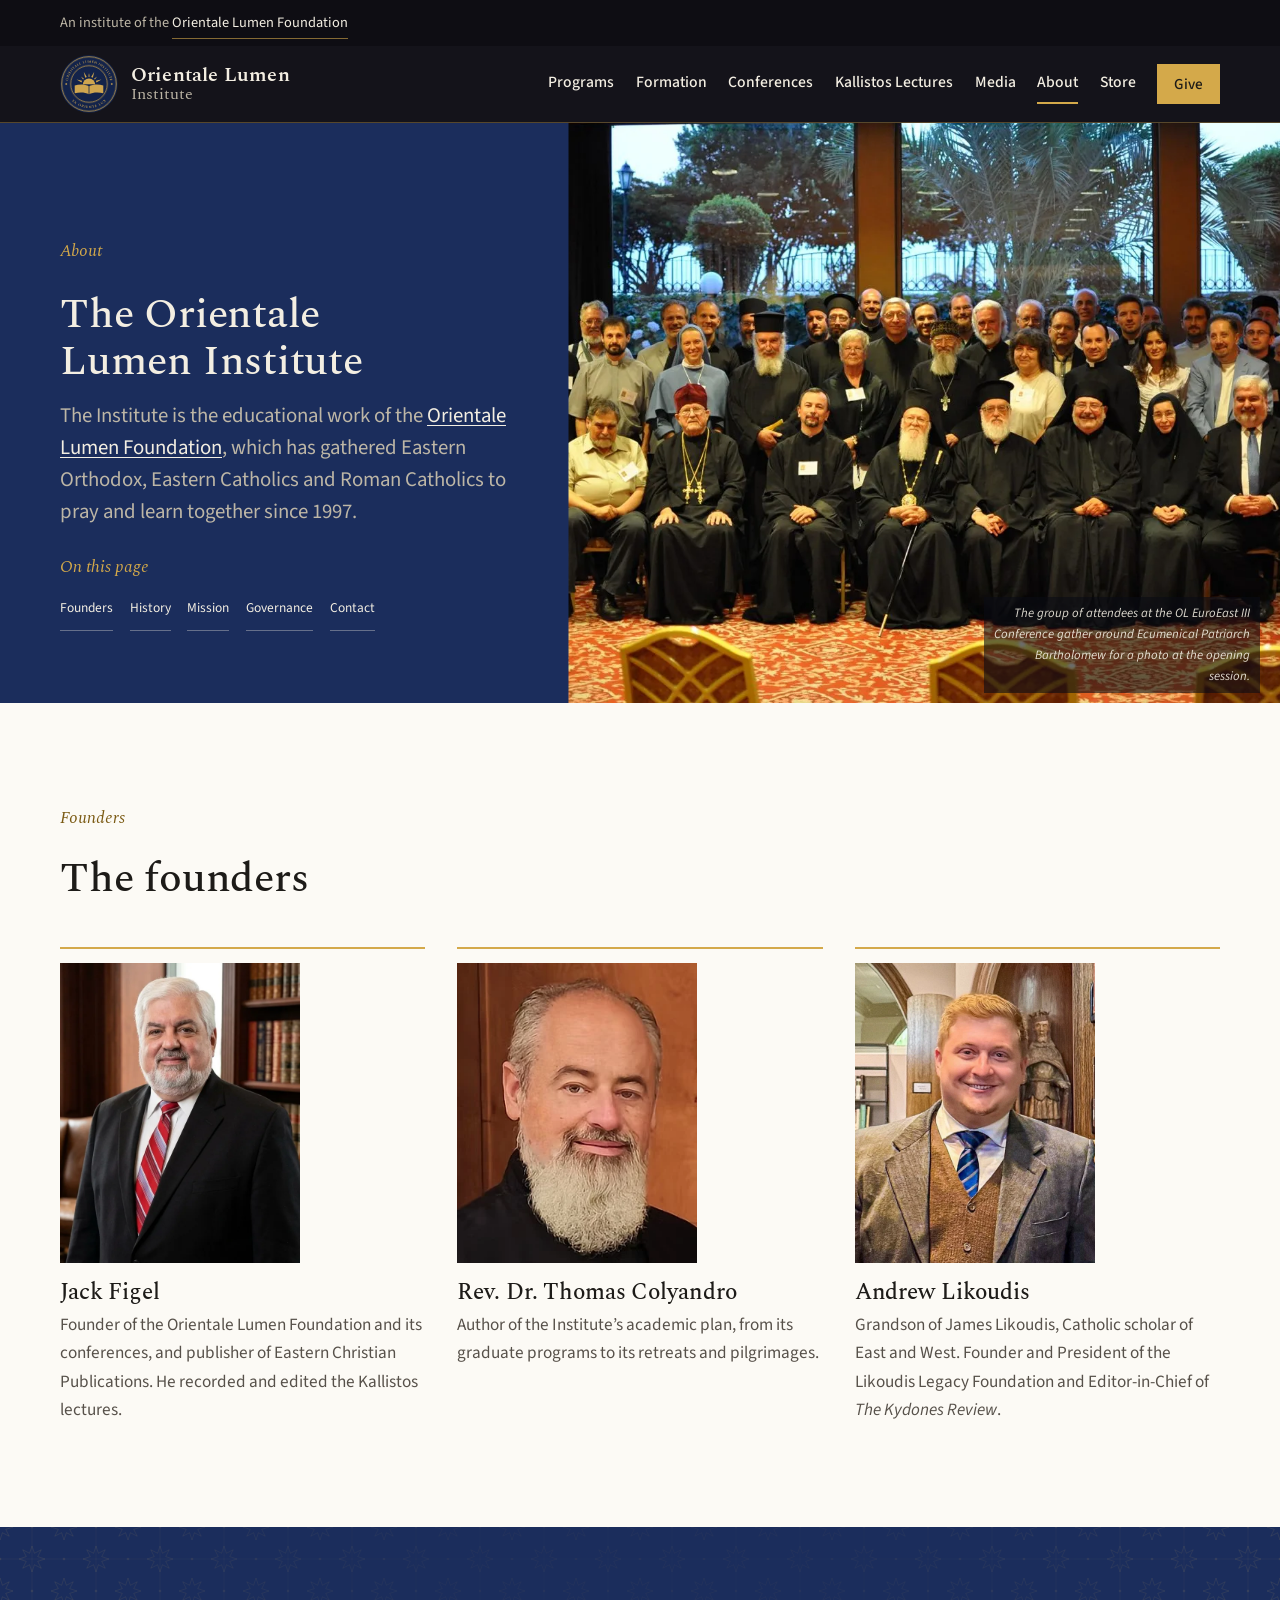
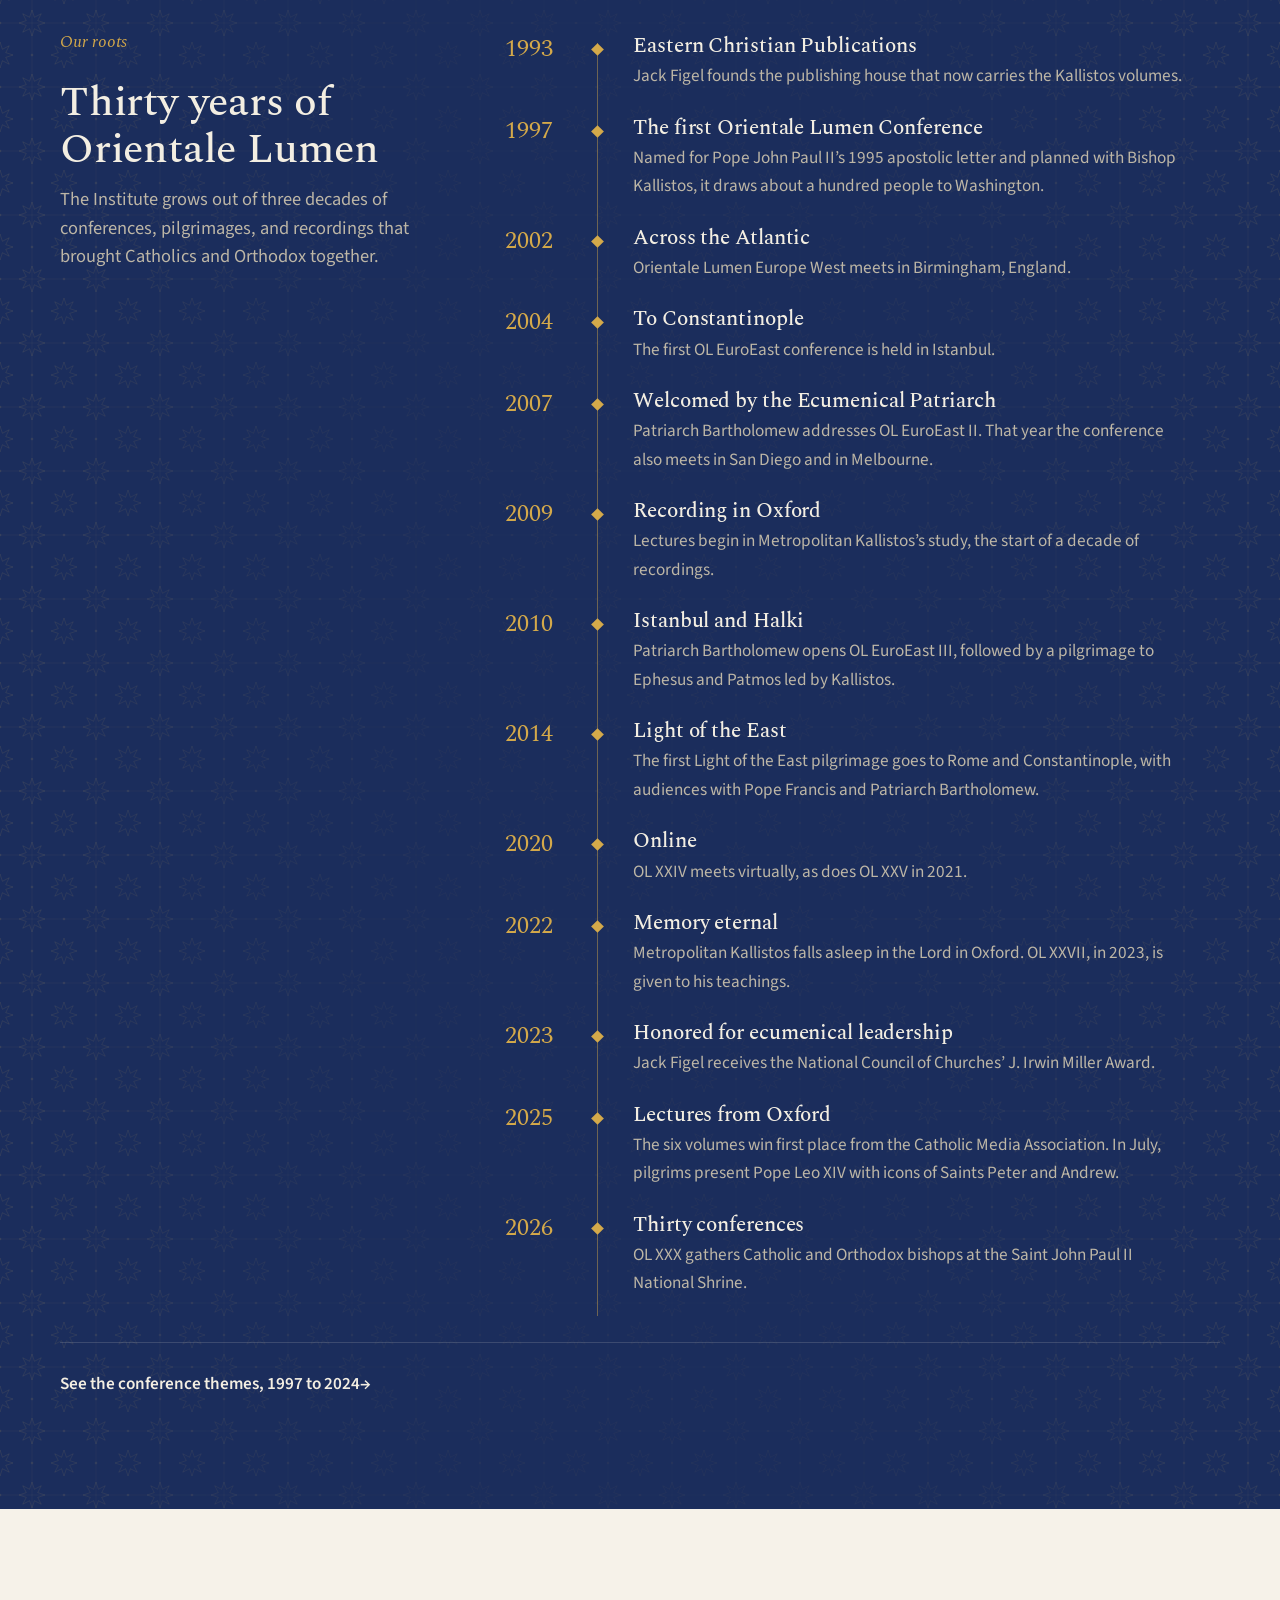
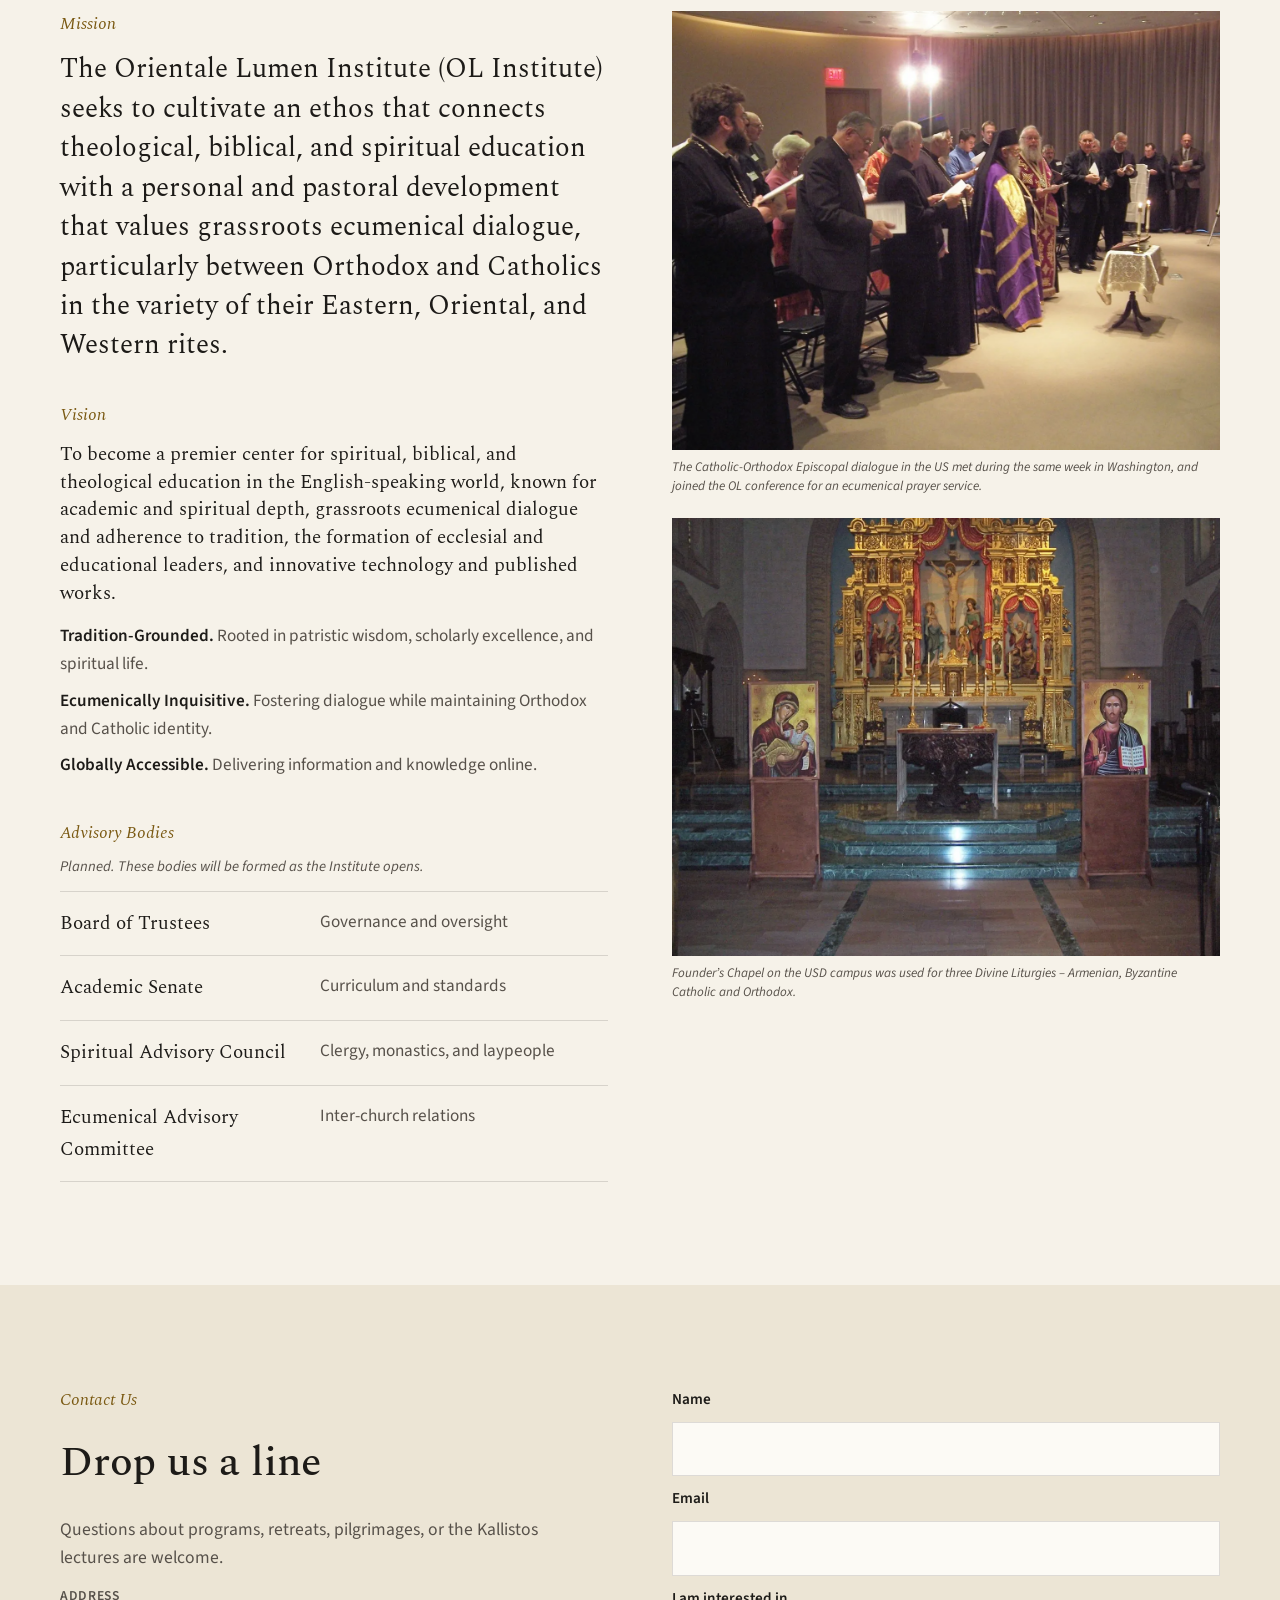
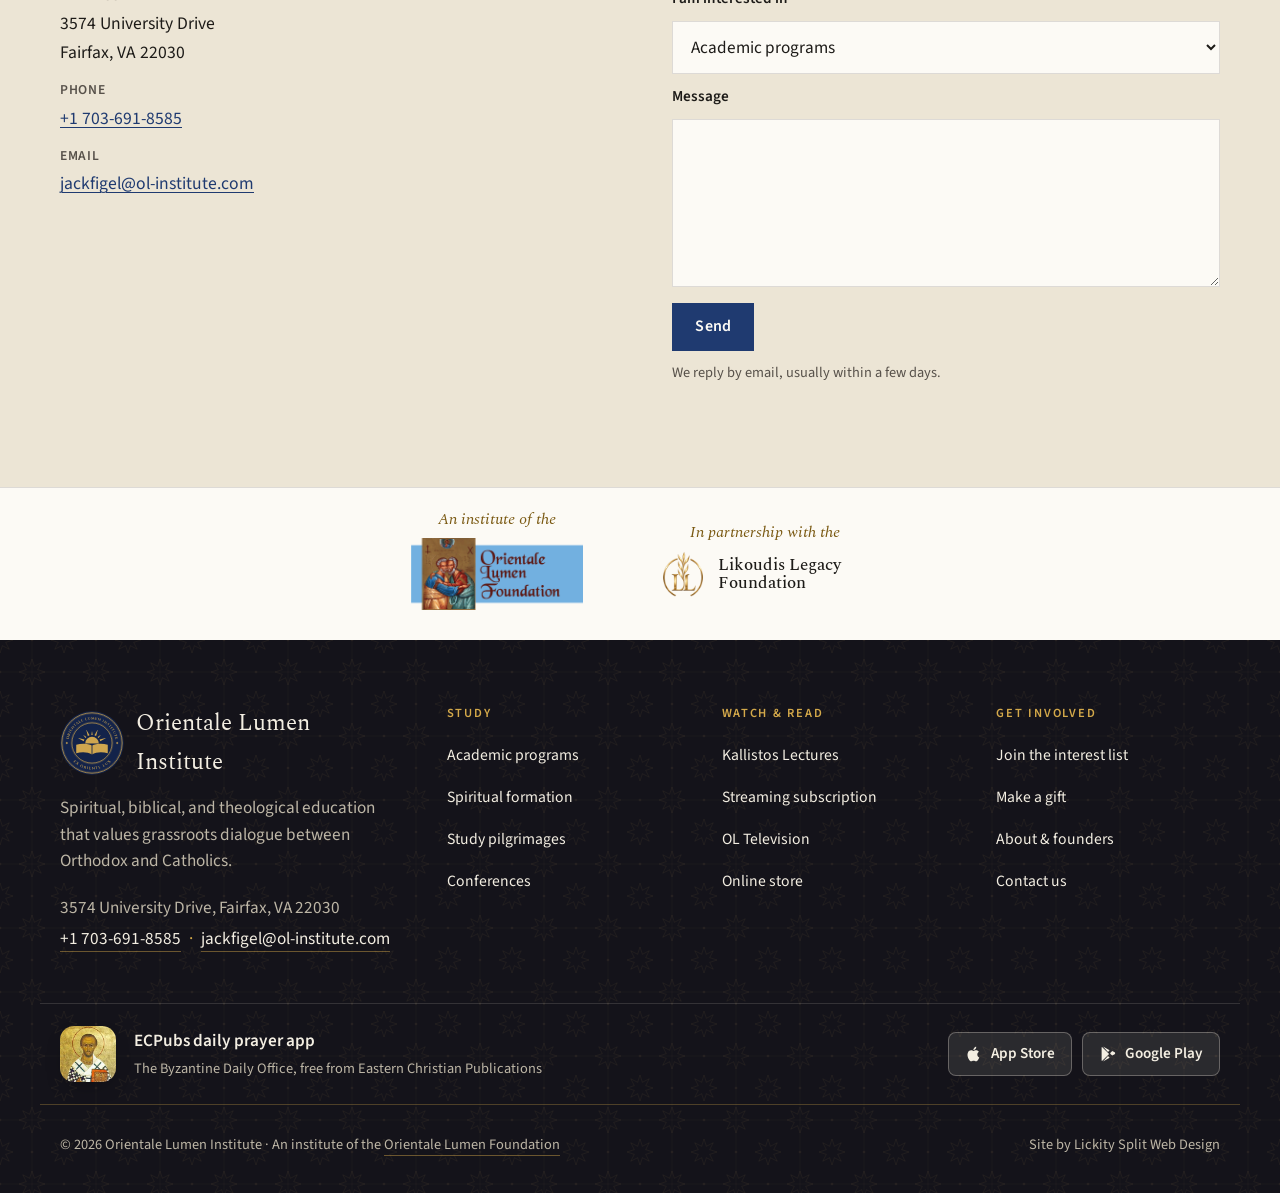
==== about.html @ 3586bf62 "Curriculum: every agreed statement, North American consultation texts, Eastern Christian Publication" ====
<!doctype html>
<html lang="en">
<head>
<meta charset="utf-8">
<meta name="viewport" content="width=device-width, initial-scale=1, viewport-fit=cover">
<title>About · Orientale Lumen Institute</title>
<meta name="claude:viewport-fit-sides" content="cover">
<meta name="description" content="About the Orientale Lumen Institute, its advisory bodies, and how to contact it.">
<meta name="robots" content="noindex, nofollow">
<link rel="canonical" href="https://ol-institute.com/about.html">
<meta property="og:type" content="website"><meta property="og:site_name" content="Orientale Lumen Institute">
<meta property="og:title" content="About · Orientale Lumen Institute"><meta property="og:description" content="About the Orientale Lumen Institute, its advisory bodies, and how to contact it.">
<meta property="og:url" content="https://ol-institute.com/about.html"><meta property="og:image" content="https://ol-institute.com/img/40-olee3-openinggroup.jpg">
<meta name="twitter:card" content="summary_large_image">
<link rel="icon" href="img/brand/favicon.svg?v=6" type="image/svg+xml"><link rel="icon" href="img/brand/favicon.ico" sizes="any">
<link rel="apple-touch-icon" href="img/brand/apple-touch-icon.png"><link rel="manifest" href="site.webmanifest">
<meta name="theme-color" content="#14131a">
<link rel="preconnect" href="https://fonts.googleapis.com"><link rel="preconnect" href="https://fonts.gstatic.com" crossorigin>
<link rel="stylesheet" href="https://fonts.googleapis.com/css2?family=Mrs+Saint+Delafield&family=Spectral:ital,wght@0,400;0,500;0,600;1,400;1,500&family=Source+Sans+3:wght@400;500;600&display=swap">
<link rel="stylesheet" href="styles.css?v=1023m">

</head>
<body>
<a class="skip" href="#main">Skip to content</a>
<div class="parent-bar"><div class="wrap">
  <span>An institute of the <a href="https://olfoundation.net/" target="_blank" rel="noopener">Orientale Lumen Foundation</a></span>
</div></div>
<header class="site-head"><div class="wrap bar">
  <a class="brand" href="index.html"><img src="img/brand/mark.svg?v=6" alt="" width="44" height="44"><span><b>Orientale Lumen</b>Institute</span></a>
  <button class="menu-btn" id="menu-btn" aria-expanded="false" aria-controls="site-nav"><i aria-hidden="true"></i>Menu</button>
  <nav class="nav" id="site-nav" aria-label="Main"><a href="programs.html">Programs</a><a href="formation.html">Formation</a><a href="gatherings.html">Conferences</a><a href="lectures-from-oxford.html">Kallistos Lectures</a><a href="media.html">Media</a><a href="about.html" aria-current="page">About</a><a href="https://ol-institute.com/online-store" target="_blank" rel="noopener">Store</a><a class="btn gold small" href="give.html">Give</a></nav>
</div></header>
<main id="main">
<section class="page-head about-head"><picture><source srcset="img/40-olee3-openinggroup.webp" type="image/webp"><img src="img/40-olee3-openinggroup.jpg" alt="Conference participants gathered around Ecumenical Patriarch Bartholomew" loading="eager" decoding="async"></picture>
<div class="wrap"><p class="kicker">About</p><h1>The Orientale Lumen Institute</h1><p class="lede">The Institute is the educational work of the <a href="https://olfoundation.net/" target="_blank" rel="noopener">Orientale Lumen Foundation</a>, which has gathered Eastern Orthodox, Eastern Catholics and Roman Catholics to pray and learn together since 1997.</p><nav class="jump" aria-label="On this page"><span>On this page</span><a href="#founders">Founders</a><a href="#history">History</a><a href="#mission">Mission</a><a href="#governance">Governance</a><a href="#contact">Contact</a></nav></div>
<p class="credit">The group of attendees at the OL EuroEast III Conference gather around Ecumenical Patriarch Bartholomew for a photo at the opening session.</p></section>
<section class="sec paper" id="founders"><div class="wrap">
  <header class="sec-head"><p class="kicker">Founders</p><h2>The founders</h2></header>
  <ul class="vgrid three founders">
    <li><figure class="f-photo"><picture><source srcset="img/jack-portrait.webp" type="image/webp"><img src="img/jack-portrait.jpg" alt="Jack Figel" loading="lazy" decoding="async" width="640" height="800"></picture></figure><h3>Jack Figel</h3><p>Founder of the Orientale Lumen Foundation and its conferences, and publisher of Eastern Christian Publications. He recorded and edited the Kallistos lectures.</p></li>
    <li><figure class="f-photo"><picture><source srcset="img/founder-colyandro.webp" type="image/webp"><img src="img/founder-colyandro.jpg" alt="Rev. Dr. Thomas Colyandro" loading="lazy" decoding="async" width="640" height="800"></picture></figure><h3>Rev. Dr. Thomas Colyandro</h3><p>Author of the Institute’s academic plan, from its graduate programs to its retreats and pilgrimages.</p></li>
    <li><figure class="f-photo"><picture><source srcset="img/founder-andrew.webp" type="image/webp"><img src="img/founder-andrew.jpg" alt="Andrew Likoudis" loading="lazy" decoding="async" width="640" height="800"></picture></figure><h3>Andrew Likoudis</h3><p>Grandson of James Likoudis, Catholic scholar of East and West. Founder and President of the Likoudis Legacy Foundation and Editor-in-Chief of <cite>The Kydones Review</cite>.</p></li>
  </ul>
</div></section>
<section class="sec night on-night" id="history"><div class="wrap">
  <div class="hist-grid"><header class="sec-head hist-head"><p class="kicker">Our roots</p><h2>Thirty years of Orientale Lumen</h2><p class="lede">The Institute grows out of three decades of conferences, pilgrimages, and recordings that brought Catholics and Orthodox together.</p></header>
  <ol class="timeline"><li><span class="tl-y">1993</span><div><h3>Eastern Christian Publications</h3><p>Jack Figel founds the publishing house that now carries the Kallistos volumes.</p></div></li><li><span class="tl-y">1997</span><div><h3>The first Orientale Lumen Conference</h3><p>Named for Pope John Paul II’s 1995 apostolic letter and planned with Bishop Kallistos, it draws about a hundred people to Washington.</p></div></li><li><span class="tl-y">2002</span><div><h3>Across the Atlantic</h3><p>Orientale Lumen Europe West meets in Birmingham, England.</p></div></li><li><span class="tl-y">2004</span><div><h3>To Constantinople</h3><p>The first OL EuroEast conference is held in Istanbul.</p></div></li><li><span class="tl-y">2007</span><div><h3>Welcomed by the Ecumenical Patriarch</h3><p>Patriarch Bartholomew addresses OL EuroEast II. That year the conference also meets in San Diego and in Melbourne.</p></div></li><li><span class="tl-y">2009</span><div><h3>Recording in Oxford</h3><p>Lectures begin in Metropolitan Kallistos’s study, the start of a decade of recordings.</p></div></li><li><span class="tl-y">2010</span><div><h3>Istanbul and Halki</h3><p>Patriarch Bartholomew opens OL EuroEast III, followed by a pilgrimage to Ephesus and Patmos led by Kallistos.</p></div></li><li><span class="tl-y">2014</span><div><h3>Light of the East</h3><p>The first Light of the East pilgrimage goes to Rome and Constantinople, with audiences with Pope Francis and Patriarch Bartholomew.</p></div></li><li><span class="tl-y">2020</span><div><h3>Online</h3><p>OL XXIV meets virtually, as does OL XXV in 2021.</p></div></li><li><span class="tl-y">2022</span><div><h3>Memory eternal</h3><p>Metropolitan Kallistos falls asleep in the Lord in Oxford. OL XXVII, in 2023, is given to his teachings.</p></div></li><li><span class="tl-y">2023</span><div><h3>Honored for ecumenical leadership</h3><p>Jack Figel receives the National Council of Churches’ J. Irwin Miller Award.</p></div></li><li><span class="tl-y">2025</span><div><h3>Lectures from Oxford</h3><p>The six volumes win first place from the Catholic Media Association. In July, pilgrims present Pope Leo XIV with icons of Saints Peter and Andrew.</p></div></li><li><span class="tl-y">2026</span><div><h3>Thirty conferences</h3><p>OL XXX gathers Catholic and Orthodox bishops at the Saint John Paul II National Shrine.</p></div></li></ol></div>
  <details class="themes"><summary class="textlink">See the conference themes, 1997 to 2024</summary>
  <ol class="theme-list"><li><b>OL I</b><span>1997</span>Orientale Lumen, the Light from the East</li><li><b>OL II</b><span>1998</span>Ut Unum Sint</li><li><b>OL III</b><span>1999</span>Mary the Mother of God and the Church</li><li><b>OL IV</b><span>2000</span>Eucharist: Prayer for Unity</li><li><b>OL V</b><span>2001</span>Primacy and Conciliarity: Finding a Common Vision</li><li><b>OL VI</b><span>2002</span>Eastern Catholic Churches: Window between East and West?</li><li><b>OL VII</b><span>2003</span>Patriarchates: Ancient Model for Future Church Unity?</li><li><b>OL VIII</b><span>2004</span>What’s Our Bottom Line?</li><li><b>OL X</b><span>2006</span>Church Unity before 2054?</li><li><b>OL XI</b><span>2007</span>Icons: Expressions of Our Faith</li><li><b>OL XII</b><span>2008</span>Feast Days of the Eastern Churches</li><li><b>OL XIII</b><span>2009</span>Monastic Spirituality for Everyday Life</li><li><b>OL XIV</b><span>2010</span>The Councils of the Church</li><li><b>OL XV</b><span>2011</span>Rome and the Communion of Churches: Bishop, Patriarch or Pope?</li><li><b>OL XVI</b><span>2012</span>Theology of the Laity</li><li><b>OL XVII</b><span>2013</span>Steps Toward a Reunited Church</li><li><b>OL XVIII</b><span>2014</span>Ecumenical Dimensions of Marriage</li><li><b>OL XIX</b><span>2015</span>The Bishop of Rome: Past, Present, Future</li><li><b>OL XX</b><span>2016</span>Creation: Our Shared Inheritance</li><li><b>OL XXI</b><span>2017</span>Chieti and Crete: Two Historical Events</li><li><b>OL XXII</b><span>2018</span>Sister Churches: Fact or Fiction?</li><li><b>OL XXIII</b><span>2019</span>One City, One Bishop: Church Boundaries, Past, Present and Future</li><li><b>OL XXIV</b><span>2020</span>Liturgy and Icons: Worshiping with Images</li><li><b>OL XXV</b><span>2021</span>Liturgy and Scripture: Praying the Word of God</li><li><b>OL XXVII</b><span>2023</span>Teachings of Kallistos of Diokleia</li><li><b>OL XXVIII</b><span>2024</span>Primacy in the 21st Century</li></ol></details>
</div></section>
<section class="sec" id="mission"><div class="wrap two">
  <div><p class="kicker">Mission</p><p class="mission-quote">The Orientale Lumen Institute (OL Institute) seeks to cultivate an ethos that connects theological, biblical, and spiritual education with a personal and pastoral development that values grassroots ecumenical dialogue, particularly between Orthodox and Catholics in the variety of their Eastern, Oriental, and Western rites.</p>
    <p class="kicker" style="margin-top:36px">Vision</p><p class="vis-about">To become a premier center for spiritual, biblical, and theological education in the English-speaking world, known for academic and spiritual depth, grassroots ecumenical dialogue and adherence to tradition, the formation of ecclesial and educational leaders, and innovative technology and published works.</p>
    <ul class="vals-about"><li><b>Tradition-Grounded.</b> Rooted in patristic wisdom, scholarly excellence, and spiritual life.</li><li><b>Ecumenically Inquisitive.</b> Fostering dialogue while maintaining Orthodox and Catholic identity.</li><li><b>Globally Accessible.</b> Delivering information and knowledge online.</li></ul><div id="governance" style="scroll-margin-top:100px;margin-top:40px"><p class="kicker">Advisory Bodies</p><p class="plan-note">Planned. These bodies will be formed as the Institute opens.</p>
    <dl class="defs">
      <div><dt>Board of Trustees</dt><dd>Governance and oversight</dd></div>
      <div><dt>Academic Senate</dt><dd>Curriculum and standards</dd></div>
      <div><dt>Spiritual Advisory Council</dt><dd>Clergy, monastics, and laypeople</dd></div>
      <div><dt>Ecumenical Advisory Committee</dt><dd>Inter-church relations</dd></div>
    </dl></div></div>
  <div class="photo-strip side"><figure><picture><source srcset="img/09-100-1313-1.webp" type="image/webp"><img src="img/09-100-1313-1.jpg" alt="The Catholic-Orthodox Episcopal dialogue in the US met during the same week in Washington, and joined the OL conference for an ecumenical prayer service" loading="lazy" decoding="async" data-zoom data-cap="The Catholic-Orthodox Episcopal dialogue in the US met during the same week in Washington, and joined the OL conference for an ecumenical prayer service."></picture><figcaption>The Catholic-Orthodox Episcopal dialogue in the US met during the same week in Washington, and joined the OL conference for an ecumenical prayer service.</figcaption></figure><figure><picture><source srcset="img/03-000-0891-1.webp" type="image/webp"><img src="img/03-000-0891-1.jpg" alt="Founder’s Chapel on the USD campus was used for three Divine Liturgies – Armenian, Byzantine Catholic and Orthodox" loading="lazy" decoding="async" data-zoom data-cap="Founder’s Chapel on the USD campus was used for three Divine Liturgies – Armenian, Byzantine Catholic and Orthodox."></picture><figcaption>Founder’s Chapel on the USD campus was used for three Divine Liturgies – Armenian, Byzantine Catholic and Orthodox.</figcaption></figure></div>
</div></section>
<section class="sec tint" id="contact"><div class="wrap two">
  <div class="contact-card"><p class="kicker">Contact Us</p><h2>Drop us a line</h2>
    <p class="lede" style="font-size:1.1rem">Questions about programs, retreats, pilgrimages, or the Kallistos lectures are welcome.</p>
    <dl><div><dt>Address</dt><dd>3574 University Drive<br>Fairfax, VA 22030</dd></div>
    <div><dt>Phone</dt><dd><a href="tel:+17036918585">+1 703-691-8585</a></dd></div>
    <div><dt>Email</dt><dd><a href="mailto:jackfigel@ol-institute.com">jackfigel@ol-institute.com</a></dd></div></dl></div>
  <form class="form" id="contact-form" action="https://api.web3forms.com/submit" method="POST">
    <input type="hidden" name="access_key" value="YOUR-WEB3FORMS-ACCESS-KEY">
    <input type="hidden" name="subject" value="New message from the OL Institute website">
    <input type="checkbox" name="botcheck" class="hp" tabindex="-1" autocomplete="off" aria-hidden="true">
    <label for="cf-name">Name</label><input id="cf-name" name="name" autocomplete="name" required>
    <label for="cf-email">Email</label><input id="cf-email" name="email" type="email" autocomplete="email" required>
    <label for="cf-topic">I am interested in</label>
    <select id="cf-topic" name="interest"><option>Academic programs</option><option>Retreats and spiritual direction</option><option>Study pilgrimages</option><option>Conferences and lectures</option><option>The Kallistos lectures</option><option>Something else</option></select>
    <label for="cf-msg">Message</label><textarea id="cf-msg" name="message" rows="5"></textarea>
    <button class="btn" type="submit">Send</button>
    <p class="hint" id="cf-note" aria-live="polite">We reply by email, usually within a few days.</p>
  </form>
</div></section>

</main>
<section class="family" aria-label="Partners"><div class="wrap family-row">
  <a class="fam" href="https://olfoundation.net/" target="_blank" rel="noopener"><span class="fam-k">An institute of the</span><img src="img/brand/olf-logo.png" alt="Orientale Lumen Foundation" width="360" height="150" loading="lazy"></a>
  <a class="fam" href="https://likoudislegacy.com" target="_blank" rel="noopener"><span class="fam-k">In partnership with the</span><span class="fam-llf"><img src="img/brand/partner-llf.png" alt="" width="240" height="240" loading="lazy"><b>Likoudis Legacy Foundation</b></span></a>
</div></section>
<footer class="site-foot">
  <div class="wrap foot-top">
    <div class="fbrand">
      <a class="fname" href="index.html"><img src="img/brand/mark.svg?v=6" alt="" width="40" height="40" loading="lazy"><span>Orientale Lumen Institute</span></a>
      <p class="foot-tag">Spiritual, biblical, and theological education that values grassroots dialogue between Orthodox and Catholics.</p>
      <address>3574 University Drive, Fairfax, VA 22030<br><a href="tel:+17036918585">+1 703-691-8585</a> <i>·</i> <a href="mailto:jackfigel@ol-institute.com">jackfigel@ol-institute.com</a></address>
    </div>
    <nav class="fcol" aria-label="Study"><h3>Study</h3><a href="programs.html">Academic programs</a><a href="formation.html">Spiritual formation</a><a href="formation.html#pilgrimages">Study pilgrimages</a><a href="gatherings.html">Conferences</a></nav>
    <nav class="fcol" aria-label="Watch and read"><h3>Watch &amp; read</h3><a href="lectures-from-oxford.html">Kallistos Lectures</a><a href="https://oltelevision.vhx.tv/" target="_blank" rel="noopener">Streaming subscription</a><a href="https://oltv.tv" target="_blank" rel="noopener">OL Television</a><a href="https://ol-institute.com/online-store" target="_blank" rel="noopener">Online store</a></nav>
    <nav class="fcol" aria-label="Get involved"><h3>Get involved</h3><a href="programs.html#interest">Join the interest list</a><a href="give.html">Make a gift</a><a href="about.html">About &amp; founders</a><a href="about.html#contact">Contact us</a></nav>
  </div>
  <div class="wrap foot-app"><picture><source srcset="img/ecpubs-app.webp" type="image/webp"><img class="app-icon" src="img/ecpubs-app.png" alt="ECPubs app icon" width="56" height="56" loading="lazy" decoding="async"></picture><div class="foot-app-txt"><b>ECPubs daily prayer app</b><span>The Byzantine Daily Office, free from Eastern Christian Publications</span></div><span class="app-btns"><a class="app-btn dark" href="https://apps.apple.com/us/app/ecpubs/id1334001844" target="_blank" rel="noopener"><svg viewBox="0 0 24 24" aria-hidden="true"><path fill="currentColor" d="M16.4 12.6c0-2.4 2-3.6 2.1-3.7-1.1-1.7-2.9-1.9-3.5-1.9-1.5-.2-2.9.9-3.7.9-.8 0-1.9-.9-3.2-.8-1.6 0-3.2 1-4 2.5-1.7 3-.4 7.4 1.2 9.8.8 1.2 1.8 2.5 3 2.4 1.2 0 1.7-.8 3.2-.8 1.5 0 1.9.8 3.2.8 1.3 0 2.2-1.2 3-2.4.9-1.4 1.3-2.7 1.3-2.8-.1 0-2.6-1-2.6-4zM14 5.4c.7-.8 1.1-1.9 1-3-1 0-2.1.7-2.8 1.5-.6.7-1.2 1.8-1 2.9 1.1.1 2.1-.6 2.8-1.4z"/></svg>App Store</a><a class="app-btn dark" href="https://play.google.com/store/apps/details?id=com.app.ecpubs" target="_blank" rel="noopener"><svg viewBox="0 0 24 24" aria-hidden="true"><path fill="currentColor" d="M4 2.6 13.5 12 4 21.4c-.3-.2-.5-.6-.5-1V3.6c0-.4.2-.8.5-1zm11 7.9 2.6-2.6 3.3 1.9c.9.5.9 1.8 0 2.4l-3.3 1.9-2.6-2.6L15 10.5zM5.3 1.9l8.9 5.1-2.2 2.2-6.7-7.3zm6.7 12.9 2.2 2.2-8.9 5.1 6.7-7.3z"/></svg>Google Play</a></span></div>
  <div class="wrap foot-base">
    <span>© 2026 Orientale Lumen Institute · An institute of the <a class="plain" href="https://olfoundation.net/" target="_blank" rel="noopener">Orientale Lumen Foundation</a></span>
    <span class="foot-links"><button class="desk-toggle" id="desk-toggle" type="button">View desktop version</button><a href="https://lickitysplitweb.com" target="_blank" rel="noopener">Site by Lickity Split Web Design</a></span>
  </div>
</footer>
<div class="lightbox" id="lightbox" hidden role="dialog" aria-modal="true" aria-label="Photo"><button type="button" id="lb-close">Close</button><figure><img id="lb-img" alt=""><figcaption id="lb-cap"></figcaption></figure></div>
<script src="site.js?v=1022o"></script>
</body>
</html>
---- styles.css ----
/* Orientale Lumen Institute. Sibling of the Foundation site: same night bar, Spectral and Source Sans 3, gold leaf.
   The Institute's own color is lapis, the blue of the apostles' robes in its icon of Peter and Andrew.
   Layout: photo-led page heads, a three-step path (Study, Pray, Go), quiet ivory reading pages. */
:root {
  --ivory: #f6f2e9;
  --paper: #fcfaf5;
  --ivory-2: #ece5d5;
  --ink: #1d1b18;
  --ink-2: #57514a;
  --rule: rgba(29, 27, 24, .14);
  --lapis: #1f3a70;
  --lapis-2: #2b4c8c;
  --gold: #7a5912;
  --leaf: #d4a94a;
  --night: #14131a;
  --royal: #1b2d5c;
  --night-2: #1d1c26;
  --on-night: #f3eee2;
  --on-night-2: #bdb6a6;
  --display: "Spectral", Georgia, "Times New Roman", serif;
  --body: "Source Sans 3", "Segoe UI", system-ui, -apple-system, sans-serif;
  --wide: 1200px;
  --gutter: max(20px, env(safe-area-inset-left, 0px));
  --gutter-r: max(20px, env(safe-area-inset-right, 0px));
  --s-1: .9rem; --s0: 1.075rem; --s1: 1.3rem; --s2: 1.65rem; --s3: clamp(1.9rem, 3.4vw, 2.6rem); --s4: clamp(2.4rem, 5.2vw, 4rem);
}
@media (prefers-color-scheme: dark) {
  :root:not([data-theme="light"]) {
    --ivory: #121119; --paper: #1a1922; --ivory-2: #201f2a; --ink: #ece6d8; --ink-2: #b3ac9d; --rule: rgba(236, 230, 216, .14);
    --lapis: #a6bdea; --lapis-2: #c3d3f3; --gold: #d8b25e; --night: #0b0a10; --night-2: #16151e; --royal: #15244a; color-scheme: dark;
  }
}
:root[data-theme="dark"] {
  --ivory: #121119; --paper: #1a1922; --ivory-2: #201f2a; --ink: #ece6d8; --ink-2: #b3ac9d; --rule: rgba(236, 230, 216, .14);
  --lapis: #a6bdea; --lapis-2: #c3d3f3; --gold: #d8b25e; --night: #0b0a10; --night-2: #16151e; --royal: #15244a; color-scheme: dark;
}

*, *::before, *::after { box-sizing: border-box; }
html { scroll-behavior: smooth; -webkit-text-size-adjust: 100%; }
@media (prefers-reduced-motion: reduce) { html { scroll-behavior: auto; } *, *::before, *::after { transition: none !important; animation: none !important; } }
body { margin: 0; background: var(--ivory); color: var(--ink); font-family: var(--body); font-size: var(--s0); line-height: 1.65; -webkit-font-smoothing: antialiased; }
img { max-width: 100%; height: auto; display: block; }
a { color: var(--lapis); text-underline-offset: 3px; text-decoration-thickness: 1px; }
a:hover { text-decoration-thickness: 2px; }
:focus-visible { outline: 3px solid var(--leaf); outline-offset: 3px; }
h1, h2, h3, h4 { font-family: var(--display); font-weight: 500; line-height: 1.12; margin: 0; letter-spacing: -.005em; text-wrap: balance; }
p { margin: 0; }
cite { font-style: italic; }
.sel { user-select: all; }
.wrap { max-width: var(--wide); margin-inline: auto; padding-left: var(--gutter); padding-right: var(--gutter-r); }
.narrow { max-width: 760px; }
.skip { position: absolute; left: -999px; top: 0; background: var(--lapis); color: #fff; padding: .6rem 1rem; z-index: 100; }
.skip:focus { left: 1rem; top: 1rem; }
.kicker { font-family: var(--display); font-style: italic; font-size: 1.05rem; color: var(--gold); margin: 0 0 .7rem; }
.on-night .kicker, .page-head .kicker, .hero .kicker { color: var(--leaf); }
.lede { font-size: var(--s1); line-height: 1.55; color: var(--ink-2); max-width: 60ch; }

/* ---------- buttons ---------- */
.btn { display: inline-flex; align-items: center; justify-content: center; gap: .5em; min-height: 48px; padding: .75rem 1.4rem; background: var(--lapis); color: var(--paper); border: 1px solid var(--lapis); font: 600 1rem/1.1 var(--body); text-decoration: none; letter-spacing: .01em; transition: background .15s, color .15s, border-color .15s; cursor: pointer; }
.btn:hover { background: var(--lapis-2); border-color: var(--lapis-2); }
.btn.gold { background: var(--leaf); border-color: var(--leaf); color: #1d1b18; }
.btn.gold:hover { background: #e2bb63; border-color: #e2bb63; }
.btn.ghost { background: transparent; color: var(--lapis); border-color: currentColor; }
.btn.ghost:hover { background: var(--lapis); color: var(--paper); border-color: var(--lapis); }
.on-night .btn.ghost, .hero .btn.ghost, .page-head .btn.ghost { color: var(--on-night); border-color: rgba(243,238,226,.55); }
.on-night .btn.ghost:hover, .hero .btn.ghost:hover { background: var(--on-night); color: var(--night); border-color: var(--on-night); }
.btn.small { min-height: 40px; padding: .5rem 1rem; font-size: .95rem; }
.ext::after { content: " ↗"; font-weight: 400; }
.textlink { font-weight: 600; text-decoration: none; color: var(--lapis); border-bottom: 1px solid transparent; }
.textlink:hover { border-bottom-color: currentColor; }
.textlink::after { content: " →"; }
.actions { display: flex; flex-wrap: wrap; gap: 12px; margin-top: 28px; }

/* ---------- header ---------- */
.parent-bar { background: #0e0d13; color: var(--on-night-2); font-size: .9rem; }
.parent-bar .wrap { display: flex; flex-wrap: wrap; justify-content: space-between; gap: 4px 18px; padding-block: 7px; }
.parent-bar a { display: inline-flex; align-items: center; min-height: 32px; color: var(--on-night); text-decoration: none; border-bottom: 1px solid rgba(212,169,74,.6); }
.parent-bar a:hover { border-bottom-color: var(--leaf); }
.site-head { position: sticky; top: env(safe-area-inset-top, 0px); z-index: 40; background: var(--night); color: var(--on-night); border-bottom: 1px solid rgba(212,169,74,.35); }
.bar { display: flex; align-items: center; justify-content: space-between; gap: 1rem; min-height: 76px; }
.brand { display: flex; align-items: center; gap: .8rem; text-decoration: none; color: var(--on-night); }
.brand img { width: 44px; height: 44px; }
.brand span { font-family: var(--display); font-size: 1rem; line-height: 1.05; color: var(--on-night-2); }
.brand b { display: block; font-weight: 600; font-size: 1.25rem; color: var(--on-night); letter-spacing: .01em; }
.nav { display: flex; align-items: center; gap: 1.35rem; }
.nav a { color: var(--on-night); text-decoration: none; font-weight: 500; font-size: .98rem; padding: 6px 0; border-bottom: 2px solid transparent; }
.nav a:hover, .nav a[aria-current="page"] { border-bottom-color: var(--leaf); }
.nav a.btn { padding: .5rem 1rem; border-bottom: 1px solid var(--leaf); }
.menu-btn { display: none; align-items: center; gap: 10px; min-height: 48px; padding: 0 14px; background: transparent; color: var(--on-night); border: 1px solid rgba(243,238,226,.4); font: 600 .95rem var(--body); cursor: pointer; }
.menu-btn i { display: block; width: 18px; height: 2px; background: currentColor; position: relative; }
.menu-btn i::before, .menu-btn i::after { content: ""; position: absolute; left: 0; width: 18px; height: 2px; background: currentColor; }
.menu-btn i::before { top: -6px; } .menu-btn i::after { top: 6px; }
@media (max-width: 1020px) {html:not(.desktop-view) .menu-btn { display: inline-flex; }html:not(.desktop-view) .nav { display: none; position: absolute; left: 0; right: 0; top: 100%; flex-direction: column; align-items: stretch; gap: 0; background: var(--night); padding: 8px var(--gutter-r) 20px var(--gutter); border-bottom: 1px solid rgba(212,169,74,.35); box-shadow: 0 20px 40px rgba(0,0,0,.35); }html:not(.desktop-view) .nav.open { display: flex; }html:not(.desktop-view) .nav a { padding: 14px 0; font-size: 1.1rem; border-bottom: 1px solid rgba(243,238,226,.12); }html:not(.desktop-view) .nav a[aria-current="page"] { color: var(--leaf); border-bottom-color: rgba(243,238,226,.12); }html:not(.desktop-view) .nav a.btn { margin-top: 14px; justify-content: center; }html:not(.desktop-view) .bar { min-height: 64px; }html:not(.desktop-view) .brand img { width: 38px; height: 38px; }html:not(.desktop-view) .brand b { font-size: 1.12rem; }
}

/* ---------- home hero ---------- */
.hero { background: radial-gradient(120% 100% at 85% 0%, #2a4685 0%, var(--royal) 60%); color: var(--on-night); overflow: hidden; }
.hero .wrap { display: grid; grid-template-columns: minmax(0, 1.2fr) minmax(0, .8fr); gap: clamp(32px, 6vw, 88px); align-items: center; padding-block: clamp(44px, 7vw, 96px); }
.hero h1 { font-size: var(--s4); line-height: 1.04; margin-bottom: 24px; text-wrap: pretty; }
.hero h1 em { display: block; font-style: italic; color: var(--leaf); }
.hero .mission { font-size: var(--s1); line-height: 1.6; color: var(--on-night-2); max-width: 54ch; }
.hero .mission strong { color: var(--on-night); font-weight: 600; }
.icon-panel { margin: 0; justify-self: center; width: min(100%, 400px); }
.icon-panel .frame { padding: 10px; background: linear-gradient(150deg, #e3c06e, #a07a28 55%, #d8b25e); box-shadow: 0 30px 70px rgba(0,0,0,.5); }
.icon-panel img { width: 100%; aspect-ratio: 3 / 4; object-fit: cover; }
.icon-panel figcaption { margin-top: 12px; font-size: .88rem; color: var(--on-night-2); font-style: italic; text-align: center; }
@media (max-width: 820px) {html:not(.desktop-view) .hero .wrap { grid-template-columns: 1fr; padding-top: 24px; gap: 28px; }html:not(.desktop-view) .icon-panel { order: -1; width: 100%; }html:not(.desktop-view) .icon-panel .frame { padding: 6px; }html:not(.desktop-view) .icon-panel img { aspect-ratio: 16 / 10; object-position: 50% 30%; }html:not(.desktop-view) .icon-panel figcaption { display: none; }html:not(.desktop-view) .hero .mission { font-size: 1.1rem; }
}

/* ---------- sections ---------- */
.sec { padding-block: clamp(56px, 8vw, 104px); }
.sec.tint { background: var(--ivory-2); }
.sec.paper { background: var(--paper); }
.sec.night, .on-night { background: var(--royal); color: var(--on-night); }
.sec-head { display: grid; gap: 12px; margin-bottom: clamp(28px, 4vw, 44px); max-width: 780px; }
.sec-head h2 { font-size: var(--s3); }
.sec-head .lede { font-size: 1.15rem; }
.on-night .sec-head .lede, .night .lede { color: var(--on-night-2); }
.split-head { display: flex; flex-wrap: wrap; justify-content: space-between; align-items: end; gap: 16px; margin-bottom: clamp(28px, 4vw, 44px); }
.split-head .sec-head { margin-bottom: 0; }

/* path: Study, Pray, Go */
.path { list-style: none; margin: 0; padding: 0; display: grid; grid-template-columns: repeat(3, minmax(0, 1fr)); gap: clamp(16px, 2.4vw, 28px); counter-reset: step; }
.path > li { position: relative; background: var(--paper); border: 1px solid var(--rule); display: flex; flex-direction: column; min-width: 0; }
.path a.cover { position: absolute; inset: 0; z-index: 1; }
.path .ph { aspect-ratio: 3 / 2; overflow: hidden; background: var(--ivory-2); }
.path .ph img { width: 100%; height: 100%; object-fit: cover; transition: transform .5s ease; }
.path > li:hover .ph img { transform: scale(1.04); }
.path .txt { padding: 22px 24px 26px; display: grid; gap: 8px; }
.path .step { font-family: var(--display); font-style: italic; color: var(--gold); font-size: 1.05rem; }
.path h3 { font-size: var(--s2); }
.path p { color: var(--ink-2); }
.path .go { margin-top: 6px; font-weight: 600; color: var(--lapis); white-space: nowrap; }
.path .go::after { content: " →"; }
.path > li + li::before { content: "→"; position: absolute; left: calc(-1 * clamp(16px, 2.4vw, 28px) / 2 - .5em); top: 28%; z-index: 2; width: 1em; text-align: center; color: var(--gold); font-size: 1.3rem; }
@media (max-width: 860px) {html:not(.desktop-view) .path { grid-template-columns: 1fr; }html:not(.desktop-view) .path > li { flex-direction: row; }html:not(.desktop-view) .path .ph { flex: 0 0 38%; aspect-ratio: auto; }html:not(.desktop-view) .path > li + li::before { content: "↓"; left: 50%; top: calc(-1 * clamp(16px, 2.4vw, 28px) / 2 - .75em); transform: translateX(-50%); }
}
@media (max-width: 520px) {html:not(.desktop-view) .path > li { flex-direction: column; }html:not(.desktop-view) .path .ph { aspect-ratio: 16 / 9; } }

/* vision and values */
.vv { display: grid; grid-template-columns: minmax(0, 1fr) minmax(0, 1fr); gap: clamp(32px, 6vw, 80px); }
.vv h2 { font-size: var(--s2); margin-bottom: 18px; }
.vision { list-style: none; margin: 0; padding: 0; }
.vision li { padding: 14px 0 14px 34px; border-top: 1px solid var(--rule); position: relative; font-family: var(--display); font-size: 1.25rem; line-height: 1.35; }
.vision li::before { content: "✠"; position: absolute; left: 0; top: 14px; color: var(--gold); font-size: 1rem; }
.values { display: grid; gap: 0; }
.values div { padding: 14px 0; border-top: 1px solid var(--rule); }
.values h3 { font-size: 1.25rem; margin-bottom: 4px; }
.values p { color: var(--ink-2); }
@media (max-width: 820px) {html:not(.desktop-view) .vv { grid-template-columns: 1fr; } }

/* lectures feature */
.feature { display: grid; grid-template-columns: minmax(0, .95fr) minmax(0, 1.05fr); gap: clamp(32px, 6vw, 80px); align-items: center; }
.shelf { display: flex; gap: 8px; align-items: flex-end; height: 300px; padding: 14px 8px 0; border-bottom: 6px solid #0f1d40; }
.spine { flex: 1; min-width: 0; height: calc(100% - 14px); display: flex; flex-direction: column; justify-content: space-between; align-items: center; padding: 16px 4px 14px; background: linear-gradient(90deg, #172a52, #24427d 45%, #1a305e); border-top: 4px solid var(--leaf); color: var(--on-night); text-decoration: none; transition: transform .2s; }
@media (hover: hover) { .spine:hover { transform: translateY(-10px); } }
.spine:focus-visible, .spine:active { transform: translateY(-10px); }
.spine b { font-family: var(--display); font-weight: 500; font-size: 1.35rem; color: var(--leaf); }
.spine i { font-style: normal; font-family: var(--display); font-size: .95rem; letter-spacing: .06em; writing-mode: vertical-rl; transform: rotate(180deg); }
.feature h2 { font-size: var(--s3); margin-bottom: 16px; }
.feature p { color: var(--on-night-2); max-width: 56ch; }
.pull { margin: 22px 0 0; padding-left: 20px; border-left: 2px solid var(--leaf); font-family: var(--display); font-style: italic; font-size: 1.25rem; line-height: 1.45; color: var(--on-night); }
.pull footer { margin-top: 8px; font: normal .92rem var(--body); color: var(--on-night-2); }
@media (max-width: 860px) {html:not(.desktop-view) .feature { grid-template-columns: 1fr; }html:not(.desktop-view) .shelf { height: 210px; } }

/* twin cards */
.twin { display: grid; grid-template-columns: repeat(2, minmax(0, 1fr)); gap: clamp(16px, 2.4vw, 28px); }
.card { position: relative; background: var(--paper); border: 1px solid var(--rule); display: flex; flex-direction: column; min-width: 0; }
.card .ph { aspect-ratio: 16 / 9; overflow: hidden; }
.card .ph img { width: 100%; height: 100%; object-fit: cover; }
.card .txt { padding: 24px 26px 28px; display: grid; gap: 10px; }
.card h3 { font-size: var(--s2); }
.card p { color: var(--ink-2); }
@media (max-width: 760px) {html:not(.desktop-view) .twin { grid-template-columns: 1fr; } }

/* parent band */
.parent { display: grid; grid-template-columns: minmax(0, .9fr) minmax(0, 1.1fr); gap: clamp(28px, 5vw, 64px); align-items: center; }
.parent figure { margin: 0; }
.parent figcaption, .caption { margin-top: 10px; font-size: .88rem; color: var(--ink-2); font-style: italic; }
.parent h2 { font-size: var(--s3); margin-bottom: 16px; }
.parent p { color: var(--ink-2); max-width: 60ch; }
@media (max-width: 820px) {html:not(.desktop-view) .parent { grid-template-columns: 1fr; } }

/* ---------- inner page heads ---------- */
.page-head { position: relative; color: var(--on-night); background: var(--royal); overflow: hidden; }
.page-head picture, .page-head > img { position: absolute; inset: 0; }
.page-head img { width: 100%; height: 100%; object-fit: cover; opacity: .55; }
.page-head::after { content: ""; position: absolute; inset: 0; background: linear-gradient(90deg, rgba(20,36,80,.94) 0%, rgba(22,40,88,.74) 45%, rgba(22,40,88,.22) 100%), linear-gradient(0deg, rgba(16,28,64,.6), transparent 40%); }
.page-head .wrap { position: relative; z-index: 1; padding-block: clamp(56px, 9vw, 120px) clamp(44px, 6vw, 72px); display: grid; gap: 14px; }
.page-head h1 { font-size: var(--s4); max-width: 18ch; }
.page-head .lede { color: var(--on-night-2); }
.page-head .lede a { color: var(--on-night); }
.page-head .credit { position: absolute; z-index: 1; right: var(--gutter-r); bottom: 12px; max-width: 46ch; text-align: right; font-size: .8rem; color: rgba(243,238,226,.7); font-style: italic; }
@media (max-width: 700px) {html:not(.desktop-view) .page-head .credit { position: relative; right: auto; bottom: auto; text-align: left; padding: 0 var(--gutter-r) 14px var(--gutter); max-width: none; } }
.jump { display: flex; flex-wrap: wrap; gap: 8px; margin-top: 10px; }
.jump a { color: var(--on-night); text-decoration: none; border: 1px solid rgba(243,238,226,.35); padding: 8px 14px; font-size: .95rem; min-height: 40px; display: inline-flex; align-items: center; }
.jump a:hover { border-color: var(--leaf); }

.status { display: flex; gap: 12px; align-items: flex-start; padding: 14px 18px; background: var(--paper); border: 1px solid var(--rule); border-left: 3px solid var(--leaf); max-width: 780px; margin-bottom: clamp(32px, 5vw, 52px); color: var(--ink-2); }
.status b { color: var(--ink); font-weight: 600; }

/* ---------- programs ---------- */
.matrix-wrap { overflow-x: auto; border: 1px solid var(--rule); background: var(--paper); margin-bottom: clamp(44px, 6vw, 72px); }
.matrix { width: 100%; border-collapse: collapse; min-width: 640px; }
.matrix th, .matrix td { padding: 16px 18px; text-align: left; vertical-align: top; border-bottom: 1px solid var(--rule); }
.matrix thead th { background: var(--royal); color: var(--on-night); font-weight: 600; font-size: .98rem; }
.matrix thead th small { display: block; font-weight: 400; color: var(--on-night-2); font-size: .85rem; margin-top: 2px; }
.matrix tbody th { font-family: var(--display); font-weight: 500; font-size: 1.15rem; color: var(--ink); width: 22%; }
.matrix td a { font-weight: 600; text-decoration: none; display: inline-block; padding: 6px 0; }
.matrix td a:hover { text-decoration: underline; }
.matrix tr:last-child th, .matrix tr:last-child td { border-bottom: 0; }
.tier { display: grid; grid-template-columns: minmax(0, 300px) minmax(0, 1fr); gap: clamp(20px, 4vw, 48px); padding-block: clamp(36px, 5vw, 56px); border-top: 1px solid var(--rule); scroll-margin-top: 96px; }
.tier-head { display: grid; gap: 10px; align-content: start; position: sticky; top: 100px; }
.tier-head h2 { font-size: var(--s3); }
.tier-head p { color: var(--ink-2); }
.meta { display: inline-flex; gap: 8px; flex-wrap: wrap; }
.meta span { font-size: .85rem; font-weight: 600; letter-spacing: .04em; text-transform: uppercase; padding: 5px 10px; background: var(--ivory-2); color: var(--ink); }
.prog-grid { display: grid; grid-template-columns: repeat(2, minmax(0, 1fr)); gap: 16px; }
.prog { background: var(--paper); border: 1px solid var(--rule); padding: 22px 24px; min-width: 0; scroll-margin-top: 96px; }
.prog h3 { font-size: 1.3rem; color: var(--ink); margin-bottom: 10px; }
.list { margin: 0; padding-left: 1.1em; display: grid; gap: 6px; color: var(--ink-2); }
.list li::marker { color: var(--gold); }
.defs { margin: 0; border-top: 1px solid var(--rule); }
.defs > div { display: grid; grid-template-columns: minmax(0, 240px) minmax(0, 1fr); gap: 20px; padding: 16px 0; border-bottom: 1px solid var(--rule); }
.defs dt { font-family: var(--display); font-size: 1.2rem; color: var(--ink); }
.defs dd { margin: 0; color: var(--ink-2); }
.defs dd .list { margin-top: 8px; }
.depts { display: flex; flex-wrap: wrap; gap: 10px; }
.depts { gap: 8px 28px; } .depts span { font-family: var(--display); font-size: 1.2rem; color: var(--ink); padding-left: 22px; position: relative; } .depts span::before { content: "✠"; position: absolute; left: 0; top: .1em; font-size: .85rem; color: var(--gold); }
@media (max-width: 900px) {html:not(.desktop-view) .tier { grid-template-columns: 1fr; }html:not(.desktop-view) .tier-head { position: static; } }
@media (max-width: 640px) {html:not(.desktop-view) .prog-grid { grid-template-columns: 1fr; }html:not(.desktop-view) .defs > div { grid-template-columns: 1fr; gap: 4px; } }

/* ---------- formation ---------- */
.seasons { list-style: none; margin: 0; padding: 0; display: grid; grid-template-columns: repeat(3, minmax(0, 1fr)); gap: 16px; }
.seasons > li { background: var(--paper); border: 1px solid var(--rule); border-top: 5px solid var(--c, var(--lapis)); padding: 22px 24px 26px; display: grid; gap: 8px; align-content: start; min-width: 0; }
.seasons .when { font-family: var(--display); font-style: italic; color: var(--gold); }
.seasons h3 { font-size: var(--s2); }
.seasons.four { grid-template-columns: repeat(4, minmax(0, 1fr)); }
@media (max-width: 960px) {html:not(.desktop-view) .seasons, html:not(.desktop-view) .seasons.four { grid-template-columns: repeat(2, minmax(0, 1fr)); } }
@media (max-width: 600px) {html:not(.desktop-view) .seasons, html:not(.desktop-view) .seasons.four { grid-template-columns: 1fr; } }
.trio { display: grid; grid-template-columns: repeat(3, minmax(0, 1fr)); gap: 0; border-top: 1px solid var(--rule); }
.trio div { padding: 22px 24px 0 0; min-width: 0; }
.trio h3 { font-size: 1.35rem; margin-bottom: 6px; }
.trio p { color: var(--ink-2); }
@media (max-width: 760px) {html:not(.desktop-view) .trio { grid-template-columns: 1fr; }html:not(.desktop-view) .trio div { padding: 18px 0; border-bottom: 1px solid var(--rule); } }

.pilgrim-intro { display: grid; grid-template-columns: minmax(0, 1fr) minmax(0, 1fr); gap: clamp(28px, 5vw, 64px); align-items: center; margin-bottom: clamp(36px, 5vw, 56px); }
.pilgrim-intro h2 { font-size: var(--s3); margin-bottom: 14px; }
.pilgrim-intro p { color: var(--on-night-2); }
.arc { list-style: none; margin: 0 0 clamp(40px, 6vw, 64px); padding: 0; display: grid; grid-template-columns: repeat(3, minmax(0, 1fr)); border: 1px solid rgba(243,238,226,.18); }
.arc > li { padding: 22px 24px; position: relative; min-width: 0; }
.arc > li + li { border-left: 1px solid rgba(243,238,226,.18); }
.arc > li + li::before { content: "→"; position: absolute; left: -.6em; top: 22px; background: var(--royal); color: var(--leaf); padding: 0 3px; }
.arc b { display: block; font-family: var(--display); font-weight: 500; font-size: var(--s2); color: var(--on-night); margin-bottom: 6px; }
.arc p { color: var(--on-night-2); }
.route { list-style: none; margin: 0; padding: 0; display: grid; grid-template-columns: repeat(3, minmax(0, 1fr)); gap: clamp(16px, 2.4vw, 28px); }
.route > li { min-width: 0; }
.route figure { margin: 0 0 14px; aspect-ratio: 4 / 3; overflow: hidden; background: rgba(0,0,0,.2); }
.route figure img { width: 100%; height: 100%; object-fit: cover; }
.route .yr { font-family: var(--display); font-style: italic; color: var(--leaf); }
.route h3 { font-size: var(--s2); margin: 2px 0 4px; color: var(--on-night); }
.route p { color: var(--on-night-2); }
.route .cap { margin-top: 8px; font-size: .82rem; font-style: italic; color: rgba(243,238,226,.6); }
.aside { margin-top: clamp(32px, 5vw, 48px); padding-top: 18px; border-top: 1px solid rgba(243,238,226,.18); color: var(--on-night-2); max-width: 70ch; }
.aside a { color: var(--leaf); }
@media (max-width: 820px) {html:not(.desktop-view) .pilgrim-intro, html:not(.desktop-view) .arc, html:not(.desktop-view) .route { grid-template-columns: 1fr; }html:not(.desktop-view) .arc > li + li { border-left: 0; border-top: 1px solid rgba(243,238,226,.18); }html:not(.desktop-view) .arc > li + li::before { content: "↓"; left: 24px; top: -.8em; } }

/* ---------- conferences, media ---------- */
.photo-row { display: grid; grid-template-columns: minmax(0, 1.1fr) minmax(0, .9fr); gap: clamp(24px, 4vw, 56px); align-items: start; }
.photo-row figure { margin: 0; }
.photo-row img { width: 100%; }
@media (max-width: 860px) {html:not(.desktop-view) .photo-row { grid-template-columns: 1fr; } }
.note { margin-top: 28px; color: var(--ink-2); }
.tiles { display: grid; grid-template-columns: repeat(2, minmax(0, 1fr)); gap: clamp(16px, 2.4vw, 28px); }
.tile { background: var(--paper); border: 1px solid var(--rule); padding: clamp(24px, 3vw, 36px); display: grid; gap: 14px; align-content: start; min-width: 0; }
.tile h2 { font-size: var(--s3); }
.tile .big { font-family: var(--display); font-size: 3.2rem; line-height: 1; color: var(--lapis); }
.tile .big small { font-size: 1.2rem; color: var(--ink-2); }
.list.cols { grid-template-columns: 1fr 1fr; column-gap: 24px; }
@media (max-width: 760px) {html:not(.desktop-view) .tiles { grid-template-columns: 1fr; } }
@media (max-width: 420px) {html:not(.desktop-view) .list.cols { grid-template-columns: 1fr; } }

/* ---------- lectures from oxford ---------- */
.lfo-intro { display: grid; grid-template-columns: minmax(0, 1.15fr) minmax(0, .85fr); gap: clamp(28px, 5vw, 64px); align-items: start; }
.uses { background: var(--paper); border: 1px solid var(--rule); border-top: 3px solid var(--leaf); padding: 24px 26px; display: grid; gap: 12px; }
.uses h2 { font-size: 1.4rem; }
.prose { display: grid; gap: 1.05em; font-size: 1.1rem; line-height: 1.75; }
.prose p { max-width: 66ch; }
.prose .drop::first-letter { float: left; font-family: var(--display); font-size: 3.6em; line-height: .85; padding: 6px 10px 0 0; color: var(--lapis); }
.byline { font-style: italic; color: var(--ink-2); }
.origin-vols { list-style: none; margin: .4em 0; padding: 0 0 0 18px; border-left: 2px solid var(--leaf); display: grid; gap: 8px; }
.origin-vols span { color: var(--ink-2); }
.figure-inline { margin: .6em 0; }
.figure-inline img { width: 100%; }
@media (max-width: 860px) {html:not(.desktop-view) .lfo-intro { grid-template-columns: 1fr; } }

.vol-tabs { position: sticky; top: calc(76px + env(safe-area-inset-top, 0px)); z-index: 20; background: var(--ivory-2); border-block: 1px solid var(--rule); margin-bottom: 28px; }
.vol-tabs .wrap { display: flex; gap: 4px; overflow-x: auto; scrollbar-width: none; padding-block: 8px; }
.vol-tabs .wrap::-webkit-scrollbar { display: none; }
.vol-tabs a, .vol-tabs button { flex: none; display: inline-flex; align-items: baseline; gap: 8px; min-height: 44px; padding: 10px 14px; background: transparent; border: 1px solid transparent; color: var(--ink); font: 500 1rem var(--body); text-decoration: none; cursor: pointer; }
.vol-tabs b { font-family: var(--display); font-weight: 500; color: var(--gold); }
.vol-tabs [aria-selected="true"] { background: var(--paper); border-color: var(--rule); box-shadow: inset 0 -3px 0 var(--lapis); }
@media (max-width: 1020px) {html:not(.desktop-view) .vol-tabs { top: calc(64px + env(safe-area-inset-top, 0px)); } }
.vol { background: var(--paper); border: 1px solid var(--rule); scroll-margin-top: 150px; }
.vol + .vol { margin-top: 24px; }
.js .vol[hidden] { display: none; }
.vol-head { display: flex; gap: 22px; align-items: center; padding: 24px 28px; border-bottom: 1px solid var(--rule); }
.vol-num { flex: none; width: 72px; height: 72px; display: grid; place-items: center; background: linear-gradient(135deg, #172a52, #2b4c8c); color: var(--leaf); font-family: var(--display); font-size: 1.8rem; border-top: 3px solid var(--leaf); }
.vol-head h3 { font-size: var(--s3); }
.vol-meta { color: var(--ink-2); }
.parts { display: grid; grid-template-columns: repeat(auto-fit, minmax(min(100%, 320px), 1fr)); gap: 28px 40px; padding: 26px 28px 30px; }
.part h4 { font-size: 1.2rem; color: var(--lapis); margin-bottom: 10px; line-height: 1.3; }
.lectures { list-style: none; margin: 0; padding: 0; }
.lectures > li { display: grid; grid-template-columns: 3.2em minmax(0, 1fr); gap: 6px; padding: 7px 0; border-bottom: 1px dotted var(--rule); line-height: 1.45; }
.lnum { font-variant-numeric: tabular-nums; color: var(--gold); font-size: .92rem; padding-top: 1px; }
.vol-foot { display: flex; flex-wrap: wrap; gap: 10px 20px; justify-content: space-between; align-items: center; padding: 16px 28px; border-top: 1px solid var(--rule); background: var(--ivory); }
.vol-pager { display: flex; gap: 10px; }
@media (max-width: 600px) {html:not(.desktop-view) .vol-head { padding: 20px; gap: 16px; }html:not(.desktop-view) .vol-num { width: 56px; height: 56px; font-size: 1.4rem; }html:not(.desktop-view) .parts { padding: 20px; }html:not(.desktop-view) .vol-foot { padding: 14px 20px; } }

.forewords { display: grid; grid-template-columns: repeat(2, minmax(0, 1fr)); gap: clamp(28px, 4vw, 48px); }
.foreword { background: var(--paper); border: 1px solid var(--rule); padding: clamp(22px, 3vw, 36px); min-width: 0; }
.foreword header { padding-bottom: 14px; margin-bottom: 18px; border-bottom: 1px solid var(--leaf); }
.foreword h3 { font-size: var(--s2); }
.role { color: var(--ink-2); font-style: italic; }
.foreword .prose { font-size: 1.08rem; }
.foreword details summary { cursor: pointer; font-weight: 600; color: var(--lapis); list-style: none; margin-top: 16px; min-height: 44px; display: inline-flex; align-items: center; }
.foreword details summary::-webkit-details-marker { display: none; }
.foreword details summary::after { content: " ↓"; }
.foreword details[open] summary { display: none; }
.foreword details .prose { margin-top: 1.05em; }
@media (max-width: 860px) {html:not(.desktop-view) .forewords { grid-template-columns: 1fr; } }
.preface-list { list-style: none; margin: 0; padding: 0; display: grid; grid-template-columns: repeat(3, minmax(0, 1fr)); gap: 1px; background: var(--rule); border: 1px solid var(--rule); }
.preface-list li { background: var(--paper); padding: 20px 22px; display: grid; gap: 4px; min-width: 0; }
.pv { font-family: var(--display); font-style: italic; color: var(--gold); }
.preface-list a { font-family: var(--display); font-size: 1.2rem; text-decoration: none; }
.preface-list a:hover { text-decoration: underline; }
.preface-list small { color: var(--ink-2); font-size: .9rem; }
@media (max-width: 900px) {html:not(.desktop-view) .preface-list { grid-template-columns: 1fr 1fr; } }
@media (max-width: 560px) {html:not(.desktop-view) .preface-list { grid-template-columns: 1fr; } }
.buy { display: flex; flex-wrap: wrap; align-items: center; justify-content: space-between; gap: 18px 28px; padding: clamp(22px, 3vw, 32px); background: var(--royal); color: var(--on-night); margin-top: clamp(32px, 5vw, 48px); }
.buy h3 { font-size: var(--s2); }
.buy p { color: var(--on-night-2); }
.buy .actions { margin-top: 0; }

/* ---------- about ---------- */
.two { display: grid; grid-template-columns: minmax(0, 1fr) minmax(0, 1fr); gap: clamp(28px, 5vw, 72px); align-items: start; }
.two h2 { font-size: var(--s3); margin-bottom: 16px; }
.mission-quote { font-family: var(--display); font-size: clamp(1.35rem, 2.4vw, 1.7rem); line-height: 1.45; color: var(--ink); }
.contact-card { display: grid; gap: 14px; }
.contact-card dl { margin: 0; display: grid; gap: 12px; }
.contact-card dt { font-size: .85rem; font-weight: 600; letter-spacing: .05em; text-transform: uppercase; color: var(--ink-2); }
.contact-card dd { margin: 2px 0 0; font-size: 1.1rem; }
.form { display: grid; gap: 10px; background: var(--paper); border: 1px solid var(--rule); padding: clamp(22px, 3vw, 32px); }
.form label { font-weight: 600; font-size: .95rem; }
.form input, .form textarea, .form select { font: inherit; color: var(--ink); background: var(--ivory); border: 1px solid var(--rule); padding: 12px 14px; width: 100%; min-height: 48px; }
.form input:focus, .form textarea:focus { outline: 2px solid var(--lapis); outline-offset: 1px; }
.form button { justify-self: start; margin-top: 6px; }
.form .hint { font-size: .9rem; color: var(--ink-2); }
.hp { position: absolute; left: -9999px; }
@media (max-width: 820px) {html:not(.desktop-view) .two { grid-template-columns: 1fr; } }

/* ---------- lightbox ---------- */
[data-zoom] { cursor: zoom-in; }
.lightbox { position: fixed; inset: 0; z-index: 100; background: rgba(10,9,14,.94); display: grid; place-items: center; padding: max(16px, env(safe-area-inset-top, 0px)) max(16px, env(safe-area-inset-right, 0px)) max(16px, env(safe-area-inset-bottom, 0px)) max(16px, env(safe-area-inset-left, 0px)); }
.lightbox[hidden] { display: none; }
.lightbox figure { margin: 0; max-width: min(1200px, 100%); }
.lightbox img { max-height: 80vh; width: auto; margin-inline: auto; }
.lightbox figcaption { color: var(--on-night-2); font-style: italic; text-align: center; margin-top: 12px; }
.lightbox button { position: absolute; top: max(14px, env(safe-area-inset-top, 0px)); right: max(14px, env(safe-area-inset-right, 0px)); min-width: 48px; min-height: 48px; background: transparent; color: #fff; border: 1px solid rgba(255,255,255,.4); font: 600 1rem var(--body); cursor: pointer; }

/* ---------- footer ---------- */
.site-foot { background: var(--night); color: var(--on-night-2); border-top: 3px solid var(--leaf); }
.foot-top { display: grid; grid-template-columns: minmax(0, 1.4fr) repeat(3, minmax(0, 1fr)); gap: 36px; padding-block: 56px 40px; }
.fbrand img { width: 52px; height: 52px; margin-bottom: 14px; }
.foot-name { font-family: var(--display); font-size: 1.5rem; color: var(--on-night); margin-bottom: 10px; }
.foot-tag { max-width: 40ch; margin-bottom: 18px; }
.fcol h3 { font: 600 .82rem var(--body); letter-spacing: .12em; text-transform: uppercase; color: var(--leaf); margin-bottom: 14px; }
.fcol a { display: flex; align-items: center; min-height: 44px; color: var(--on-night); text-decoration: none; }
.fcol a:hover { color: var(--leaf); }
.fcol p { margin-bottom: 10px; }
.fcol .sel { color: var(--on-night); }
.foot-base { display: flex; flex-wrap: wrap; justify-content: space-between; gap: 10px 24px; padding-block: 18px 26px; border-top: 1px solid rgba(243,238,226,.12); font-size: .9rem; }
.foot-base a, .foot-base button { min-height: 44px; display: inline-flex; align-items: center; color: var(--on-night-2); text-decoration: none; background: none; border: 0; font: inherit; padding: 0; cursor: pointer; }
.foot-base a:hover, .foot-base button:hover { color: var(--on-night); }
.foot-links { display: flex; flex-wrap: wrap; gap: 8px 20px; }
.desk-toggle { display: none; }
@media (max-width: 900px) {html:not(.desktop-view) .foot-top { grid-template-columns: 1fr 1fr; }html:not(.desktop-view) .fbrand { grid-column: 1 / -1; } }
@media (max-width: 760px) {html:not(.desktop-view) .desk-toggle { display: inline; } }
@media (max-width: 520px) {html:not(.desktop-view) .foot-top { grid-template-columns: 1fr; } }
html.desktop-view .desk-toggle { display: inline; }

.more summary { list-style: none; cursor: pointer; }
.more summary::-webkit-details-marker { display: none; }
.more[open] summary { display: none; }
.lnum, .meta span, .tile .big, .vol-meta { font-variant-numeric: lining-nums tabular-nums; }
.lectures .lnum { font-family: var(--body); }
.route figure img.top { object-position: 50% 20%; }
picture { display: block; }
.ph picture, .route figure picture { height: 100%; }
.site-foot .btn.ghost { color: var(--on-night); border-color: rgba(243,238,226,.5); }
.site-foot .btn.ghost:hover { background: var(--on-night); color: var(--night); }
.brand { min-height: 44px; }
@media (max-width: 760px) {html:not(.desktop-view) .parent-bar a { min-height: 40px; } }
.part h4 { color: var(--ink); }
@media (max-width: 760px) {html:not(.desktop-view) .parent-bar .wrap { justify-content: center; text-align: center; }html:not(.desktop-view) .parent-bar .wrap > a { display: none; }
}
.foot-base .desk-toggle { display: none; }
@media (max-width: 760px) {html:not(.desktop-view) .foot-base .desk-toggle { display: inline-flex; } }
html.desktop-view .foot-base .desk-toggle { display: inline-flex; }

/* cover the phone status-bar strip so page content never shows above the sticky header */
html { background: var(--night); }
body::before { content: ""; position: fixed; top: 0; left: 0; right: 0; height: env(safe-area-inset-top, 0px); background: var(--night); z-index: 60; pointer-events: none; }
/* vellum spines read clearly on the royal band */
.spine { background: linear-gradient(90deg, #ddd0b0, #f5eedb 45%, #e2d6b8); color: #1b2d5c; border-top-color: var(--leaf); box-shadow: inset -2px 0 0 rgba(0,0,0,.08); }
.spine b { color: #7a5912; }
.spine i { color: #1b2d5c; }

/* ======== quieter, more editorial layer: fewer boxes, bullets, buttons ======== */
.list { list-style: none; padding: 0; gap: 4px; }
.list li { padding-left: 0; }
.list li::marker { content: none; }
.list.cols { gap: 4px 24px; }
.status { background: none; border: 0; border-left: 2px solid var(--leaf); padding: 2px 0 2px 16px; font-style: italic; }
.jump { gap: 6px 18px; align-items: center; }
.jump span { font-family: var(--display); font-style: italic; color: var(--leaf); }
.jump a { border: 0; padding: 6px 0; min-height: 44px; border-bottom: 1px solid rgba(243,238,226,.35); }
.jump a:hover { border-bottom-color: var(--leaf); }
.textlink { display: inline-flex; align-items: center; min-height: 44px; }
.on-night .textlink, .hero .textlink, .buy .textlink, .night .textlink { color: var(--on-night); }
.on-night .textlink:hover, .hero .textlink:hover { color: var(--leaf); }
.links { display: flex; flex-wrap: wrap; gap: 0 24px; margin: 0; }
.actions { align-items: center; gap: 12px 24px; }

/* path and cards: open, no frames */
.path > li, .card { background: none; border: 0; }
.path .txt, .card .txt { padding: 18px 0 0; }
.path > li + li::before { display: none; }
.path .step::after { content: ""; }

/* programs: text columns divided by hairlines instead of boxes */
.prog-grid { gap: 0 36px; }
.prog { background: none; border: 0; border-top: 1px solid var(--rule); padding: 18px 0 22px; }
.depts { display: block; font-family: var(--display); font-size: 1.25rem; color: var(--ink); }
.depts i { color: var(--gold); font-style: normal; padding: 0 .35em; }
.matrix-wrap { border: 0; background: none; border-top: 2px solid var(--ink); }
.matrix thead th { background: none; color: var(--ink); border-bottom: 1px solid var(--ink); padding-top: 14px; }
.matrix thead th small { color: var(--ink-2); }
.meta span { background: none; padding: 0; font-weight: 600; color: var(--gold); letter-spacing: .06em; }
.meta span + span::before { content: "·"; padding-right: 8px; color: var(--gold); }

/* formation, conferences: seasons as columns with a colored rule */
.seasons > li { background: none; border: 0; border-top: 3px solid var(--c, var(--gold)); padding: 18px 0 0; }
.seasons { gap: 28px; }

/* media tiles: two columns split by a hairline */
.tiles { gap: 0; }
.tile { background: none; border: 0; padding: 0 clamp(20px, 4vw, 48px) 0 0; }
.tile + .tile { border-left: 1px solid var(--rule); padding: 0 0 0 clamp(20px, 4vw, 48px); }
@media (max-width: 760px) {html:not(.desktop-view) .tile + .tile { border-left: 0; border-top: 1px solid var(--rule); padding: 32px 0 0; margin-top: 32px; }html:not(.desktop-view) .tile { padding: 0; } }

/* lectures page */
.uses { background: none; border: 0; border-left: 2px solid var(--leaf); padding: 4px 0 4px 22px; gap: 6px; }
.uses .list { font-family: var(--display); font-size: 1.15rem; color: var(--ink); }
.vol { background: none; border: 0; border-top: 2px solid var(--ink); }
.vol-head { padding: 22px 0; }
.vol-num { background: none; border: 0; color: var(--gold); width: auto; height: auto; font-size: 3.4rem; line-height: 1; min-width: 1.4em; }
.parts { padding: 4px 0 26px; }
.vol-foot { background: none; padding: 10px 0; border-top: 1px solid var(--rule); }
.pg { display: inline-flex; align-items: center; min-height: 44px; font-weight: 600; text-decoration: none; color: var(--lapis); }
.pg:hover { text-decoration: underline; }
.vol-pager { gap: 24px; }
.foreword { background: none; border: 0; padding: 0; }
.foreword + .foreword { border-top: 1px solid var(--rule); padding-top: 32px; }
.preface-list { background: none; border: 0; border-top: 1px solid var(--rule); gap: 0 32px; }
.preface-list li { background: none; padding: 16px 0; border-bottom: 1px solid var(--rule); }
.buy { background: none; color: var(--ink); padding: 28px 0 0; border-top: 2px solid var(--ink); }
.buy p { color: var(--ink-2); }
.buy .textlink { color: var(--lapis); }
.form { background: none; border: 0; padding: 0; }
.form input, .form textarea, .form select { background: var(--paper); }
@media (max-width: 600px) {html:not(.desktop-view) .vol-head { padding: 18px 0; }html:not(.desktop-view) .parts, html:not(.desktop-view) .vol-foot { padding-left: 0; padding-right: 0; } }

/* Kallistos page head: keep him in frame */
.page-head.kallistos img { object-position: 24% 35%; }
@media (min-width: 901px) {
  .page-head.kallistos picture { left: 38%; }
  .page-head.kallistos img { opacity: .8; object-position: 18% 30%; }
  .page-head.kallistos::after { background: linear-gradient(90deg, var(--royal) 0%, var(--royal) 36%, rgba(27,45,92,.55) 50%, rgba(27,45,92,.05) 100%); }
}
html.desktop-view .page-head.kallistos picture { left: 38%; }html.desktop-view .page-head.kallistos img { opacity: .8; object-position: 18% 30%; }html.desktop-view .page-head.kallistos::after { background: linear-gradient(90deg, var(--royal) 0%, var(--royal) 36%, rgba(27,45,92,.55) 50%, rgba(27,45,92,.05) 100%); }


/* ======== footer ======== */
.site-foot { border-top: 0; }
.foot-top { grid-template-columns: minmax(0, 1.6fr) repeat(3, minmax(0, 1fr)); gap: 40px; padding-block: 64px 48px; align-items: start; }
.fname { display: inline-flex; align-items: center; gap: 12px; text-decoration: none; color: var(--on-night); margin-bottom: 14px; }
.fname img { width: 40px; height: 40px; margin: 0; }
.fname span { font-family: var(--display); font-size: 1.45rem; }
.foot-tag { max-width: 38ch; margin-bottom: 18px; line-height: 1.55; }
.site-foot address { font-style: normal; line-height: 1.8; }
.site-foot address a { color: var(--on-night); text-decoration: none; border-bottom: 1px solid rgba(212,169,74,.45); }
.site-foot address a:hover { border-bottom-color: var(--leaf); }
.site-foot address i { color: var(--leaf); font-style: normal; padding: 0 .3em; }
.fcol h3 { font: italic 500 1.1rem var(--display); letter-spacing: 0; text-transform: none; color: var(--leaf); margin-bottom: 8px; }
.fcol a { min-height: 40px; font-size: .98rem; }
.foot-base { border-top: 1px solid rgba(212,169,74,.3); }
@media (max-width: 900px) {html:not(.desktop-view) .foot-top { grid-template-columns: repeat(3, minmax(0, 1fr)); }html:not(.desktop-view) .fbrand { grid-column: 1 / -1; } }
@media (max-width: 600px) {html:not(.desktop-view) .foot-top { grid-template-columns: 1fr 1fr; gap: 28px 20px; padding-block: 48px 32px; }html:not(.desktop-view) .fcol:last-child { grid-column: 1 / -1; }html:not(.desktop-view) .fcol a { min-height: 44px; } }

/* desktop view on a phone */
html.desktop-view body { min-width: 1200px; }
.shelf { gap: 6px; }
.spine { flex-basis: 0; min-width: 34px; }
.shelf-note { margin-top: 10px; font-size: .9rem; font-style: italic; color: var(--on-night-2); }

/* vision and values, two aligned rows */
.vrow { display: grid; grid-template-columns: minmax(0, 160px) minmax(0, 1fr); gap: 24px 40px; padding-block: 8px 40px; }
.vrow + .vrow { border-top: 1px solid var(--rule); padding-top: 40px; padding-bottom: 0; }
.vlabel .kicker { margin: 4px 0 0; }
.vstate { font-size: var(--s3); max-width: 26ch; margin-bottom: 28px; }
.vgrid { list-style: none; margin: 0; padding: 0; display: grid; gap: 24px 32px; }
.vgrid.four { grid-template-columns: repeat(4, minmax(0, 1fr)); }
.vgrid.three { grid-template-columns: repeat(3, minmax(0, 1fr)); }
.vgrid li { border-top: 2px solid var(--leaf); padding-top: 14px; min-width: 0; }
.vgrid.four li { font-family: var(--display); font-size: 1.2rem; line-height: 1.35; }
.vgrid h3 { font-size: 1.3rem; margin-bottom: 6px; }
.vgrid p { color: var(--ink-2); }
@media (max-width: 960px) {html:not(.desktop-view) .vgrid.four { grid-template-columns: repeat(2, minmax(0, 1fr)); } }
@media (max-width: 760px) {html:not(.desktop-view) .vrow { grid-template-columns: 1fr; gap: 6px; }html:not(.desktop-view) .vgrid.three { grid-template-columns: 1fr; } }
@media (max-width: 480px) {html:not(.desktop-view) .vgrid.four { grid-template-columns: 1fr; } }

/* flagship degree */
.flagship { background: var(--royal); color: var(--on-night); margin: 0 0 clamp(56px, 8vw, 88px); position: relative; scroll-margin-top: 100px; }
.flagship::before { content: ""; position: absolute; inset: 0 auto 0 0; width: 4px; background: var(--leaf); }
.flag-inner { display: grid; grid-template-columns: minmax(0, 1.25fr) minmax(0, 1fr); gap: clamp(28px, 5vw, 64px); padding: clamp(28px, 5vw, 56px); }
.flagship .kicker { color: var(--leaf); }
.flagship h2 { font-size: var(--s4); line-height: 1.06; margin-bottom: 18px; scroll-margin-top: 100px; }
.flag-lede { font-size: 1.15rem; line-height: 1.65; color: var(--on-night-2); max-width: 58ch; margin-bottom: 18px; }
.flagship .meta span { color: var(--leaf); }
.flag-side { border-left: 1px solid rgba(243,238,226,.2); padding-left: clamp(20px, 4vw, 44px); }
.flag-side h3 { font: italic 500 1.15rem var(--display); color: var(--leaf); margin-bottom: 10px; }
.flag-list { list-style: none; margin: 0; padding: 0; counter-reset: f; }
.flag-list li { counter-increment: f; display: grid; grid-template-columns: 2em minmax(0, 1fr); padding: 10px 0; border-bottom: 1px solid rgba(243,238,226,.15); color: var(--on-night); }
.flag-list li::before { content: counter(f, upper-roman); font-family: var(--display); color: var(--leaf); }
.flagship .textlink { color: var(--on-night); }
@media (max-width: 860px) {html:not(.desktop-view) .flag-inner { grid-template-columns: 1fr; }html:not(.desktop-view) .flag-side { border-left: 0; padding-left: 0; border-top: 1px solid rgba(243,238,226,.2); padding-top: 24px; } }
.matrix tr.hl th, .matrix tr.hl td { background: color-mix(in srgb, var(--leaf) 14%, transparent); }
.matrix td em { display: inline-block; margin-left: 8px; font: 600 .72rem var(--body); letter-spacing: .08em; text-transform: uppercase; color: var(--gold); font-style: normal; }
.prog-grid.three { grid-template-columns: repeat(3, minmax(0, 1fr)); }
@media (max-width: 900px) {html:not(.desktop-view) .prog-grid.three { grid-template-columns: 1fr 1fr; } }
@media (max-width: 640px) {html:not(.desktop-view) .prog-grid.three { grid-template-columns: 1fr; } }
.status { display: block; }
.vstate { max-width: 34ch; }

/* interest list sign-up */
.signup-grid { display: grid; grid-template-columns: minmax(0, 1fr) minmax(0, 1fr); gap: clamp(28px, 5vw, 72px); align-items: start; }
.signup h2 { font-size: var(--s3); margin-bottom: 14px; }
.signup .lede { color: var(--on-night-2); font-size: 1.1rem; }
.signup-next { margin-top: 18px; }
.signup-form { display: grid; gap: 8px; }
.signup-form label { font-weight: 600; font-size: .95rem; color: var(--on-night); }
.signup-form input, .signup-form select { font: inherit; color: var(--ink); background: var(--paper); border: 1px solid rgba(243,238,226,.3); padding: 12px 14px; min-height: 48px; width: 100%; }
.signup-form .row2 { display: grid; grid-template-columns: 1fr 1fr; gap: 12px; }
.signup-form .row2 > div { display: grid; gap: 8px; min-width: 0; }
.signup-form button { justify-self: start; margin-top: 8px; }
.signup-form .hint { color: var(--on-night-2); font-size: .92rem; }
@media (max-width: 820px) {html:not(.desktop-view) .signup-grid { grid-template-columns: 1fr; } }
@media (max-width: 480px) {html:not(.desktop-view) .signup-form .row2 { grid-template-columns: 1fr; } }
/* anchored sections land clear of the sticky header */
main [id] { scroll-margin-top: calc(96px + env(safe-area-inset-top, 0px)); }

/* giving */
.pb-links { display: inline-flex; flex-wrap: wrap; gap: 4px 18px; }
@media (max-width: 760px) {html:not(.desktop-view) .parent-bar .pb-links { display: none; } }
.give-band { background: var(--ivory-2); }
.give-band-grid { display: grid; grid-template-columns: minmax(0, 1.4fr) auto; gap: 28px 56px; align-items: end; }
.give-band h2 { font-size: var(--s3); margin-bottom: 14px; max-width: 24ch; }
@media (max-width: 820px) {html:not(.desktop-view) .give-band-grid { grid-template-columns: 1fr; } }
.chair { display: grid; grid-template-columns: minmax(0, 1.5fr) minmax(0, .8fr); gap: clamp(28px, 6vw, 80px); align-items: center; }
.chair h2 { font-size: var(--s4); line-height: 1.06; margin-bottom: 18px; }
.chair .lede { margin-bottom: 16px; }
.chair p:not(.lede):not(.kicker) { color: var(--ink-2); max-width: 62ch; }
.chair-mark { margin: 0; justify-self: center; width: min(100%, 300px); aspect-ratio: 3 / 4; display: grid; place-items: center; align-content: center; gap: 14px; text-align: center; background: var(--royal); color: var(--on-night); border: 1px solid var(--leaf); outline: 6px solid var(--royal); outline-offset: 0; box-shadow: inset 0 0 0 10px var(--royal), inset 0 0 0 11px rgba(212,169,74,.6); }
.chair-mark span { color: var(--leaf); font-size: 2.2rem; line-height: 1; }
.chair-mark b { font-family: var(--display); font-weight: 500; font-size: 1.7rem; line-height: 1.15; }
.chair-mark i { font-family: var(--display); color: var(--leaf); font-size: .95rem; }
@media (max-width: 820px) {html:not(.desktop-view) .chair { grid-template-columns: 1fr; }html:not(.desktop-view) .chair-mark { width: min(70%, 240px); } }
.give-how { display: grid; grid-template-columns: minmax(0, 1.4fr) auto; gap: 28px 56px; align-items: end; }
.give-how h2 { font-size: var(--s3); margin-bottom: 14px; }
@media (max-width: 820px) {html:not(.desktop-view) .give-how { grid-template-columns: 1fr; } }
/* keep faces in frame on page heads */
.page-head img { object-position: 50% 22%; }
.page-head.about-head img { object-position: 60% 12%; }
.founders h3 { font-size: 1.45rem; }
/* media rows: Watch, Read, Listen */
.mrow { display: grid; grid-template-columns: minmax(0, 1fr) minmax(0, 1.4fr); gap: 24px clamp(28px, 6vw, 80px); padding-block: clamp(36px, 5vw, 56px); border-top: 1px solid var(--rule); }
.mrow:first-child { border-top: 0; padding-top: 0; }
.mlabel h2 { font-size: var(--s3); margin-bottom: 10px; }
.mnote { color: var(--ink-2); margin-bottom: 10px; }
.mnote .big { font-family: var(--display); font-size: 2.6rem; line-height: 1; color: var(--lapis); padding-right: 6px; }
.mcols { display: grid; grid-template-columns: repeat(2, minmax(0, 1fr)); gap: 24px 36px; align-content: start; }
.mcols > div { border-top: 2px solid var(--leaf); padding-top: 14px; min-width: 0; }
.mcols h3 { font-size: 1.25rem; margin-bottom: 8px; }
.mcols p { color: var(--ink-2); }
@media (max-width: 860px) {html:not(.desktop-view) .mrow { grid-template-columns: 1fr; } }
@media (max-width: 520px) {html:not(.desktop-view) .mcols { grid-template-columns: 1fr; } }
/* taller page heads show more of each photo */
@media (min-width: 761px) { .page-head { min-height: clamp(420px, 38vw, 540px); display: flex; flex-direction: column; justify-content: center; } .page-head .wrap { width: 100%; } }
html.desktop-view .page-head { min-height: clamp(420px, 38vw, 540px); display: flex; flex-direction: column; justify-content: center; }html.desktop-view .page-head .wrap { width: 100%; } 
.page-head.media-head img { object-position: 50% 0%; }
/* calmer volume lists */
.lectures > li { border-bottom: 0; padding: 5px 0; }
.part h4 { padding-bottom: 8px; margin-bottom: 8px; border-bottom: 1px solid var(--rule); }
.vol-foot { border-top: 1px solid var(--rule); padding-top: 14px; }
.vol-foot .links { gap: 0 12px; align-items: center; color: var(--ink-2); }
.plain { display: inline-flex; align-items: center; min-height: 44px; font-weight: 600; color: var(--lapis); text-decoration: none; }
.plain:hover { text-decoration: underline; }
.pg { font-weight: 500; }
.mcols .span2 { grid-column: 1 / -1; }
/* pilgrimage route without photos: a line with three stations */
.route { gap: 0; margin-top: 8px; }
.route > li { padding: 30px 28px 0 0; border-top: 2px solid var(--leaf); }
.route > li::before { top: -8px; }
.route h3 { font-size: var(--s3); margin: 4px 0 6px; }
.route .yr { font-size: 1.1rem; }
.status b { display: block; }
.tier-icon { display: block; width: 56px; height: 56px; color: var(--gold); margin-bottom: 4px; }
.tier-icon svg { width: 100%; height: 100%; fill: none; stroke: currentColor; stroke-width: 1.6; stroke-linecap: round; stroke-linejoin: round; }
.depts { font-size: 1.45rem; }
.depts-row { border-top: 2px solid var(--ink); margin-top: 8px; padding-top: 28px; text-align: center; }
.depts-row .kicker { margin-bottom: 8px; }
.depts-row .depts { font-size: clamp(1.3rem, 2.6vw, 1.8rem); }
/* family band above the footer */
.family { background: var(--paper); border-top: 1px solid var(--rule); }
.family-row { display: flex; flex-wrap: wrap; justify-content: center; align-items: center; gap: 24px clamp(40px, 8vw, 120px); padding-block: 36px; }
.fam { display: grid; justify-items: center; gap: 10px; text-decoration: none; color: var(--ink); }
.fam-k { font-family: var(--display); font-style: italic; color: var(--gold); font-size: 1rem; }
.fam > img { height: 64px; width: auto; }
.fam-llf { display: inline-flex; align-items: center; gap: 12px; height: 64px; }
.fam-llf img { height: 64px; width: 64px; }
.fam-llf b { font-family: var(--display); font-weight: 500; font-size: 1.35rem; line-height: 1.1; max-width: 9em; color: var(--ink); }
.fam:hover .fam-llf b { color: var(--lapis); }
/* foreword portraits */
.fw-head { display: grid; grid-template-columns: 120px minmax(0, 1fr); gap: 22px; align-items: end; }
.fw-photo { margin: 0; }
.fw-photo img { width: 120px; aspect-ratio: 3 / 4; object-fit: cover; }
.fw-photo figcaption { font-size: .72rem; line-height: 1.3; color: var(--ink-2); margin-top: 6px; }
.fw-photo figcaption a { color: inherit; }
@media (max-width: 480px) {html:not(.desktop-view) .fw-head { grid-template-columns: 96px minmax(0, 1fr); gap: 16px; }html:not(.desktop-view) .fw-photo img { width: 96px; } }
/* foreword: portrait beside the text */
.foreword { display: grid; grid-template-columns: 180px minmax(0, 1fr); gap: 0 36px; align-items: start; }
.fw-head { display: block; padding-bottom: 14px; margin-bottom: 18px; border-bottom: 1px solid var(--leaf); }
.fw-photo { position: sticky; top: 110px; }
.fw-photo img { width: 180px; }
@media (max-width: 640px) {html:not(.desktop-view) .foreword { grid-template-columns: 1fr; }html:not(.desktop-view) .fw-photo { position: static; display: grid; grid-template-columns: 110px 1fr; gap: 12px; align-items: end; margin-bottom: 16px; }html:not(.desktop-view) .fw-photo img { width: 110px; } }
/* tighter partners band */
.family-row { padding-block: 18px; gap: 14px clamp(32px, 6vw, 88px); }
.fam { gap: 6px; }
.fam > img, .fam-llf, .fam-llf img { height: 52px; }
.fam-llf img { width: 52px; }
.fam-llf b { font-size: 1.2rem; }
.fw-photo { position: static; }
.pair { display: grid; grid-template-columns: 1fr 1fr; gap: 14px; }
.pair figure { margin: 0; min-width: 0; }
.pair img { width: 100%; aspect-ratio: 4 / 3; object-fit: cover; }
.parent { align-items: start; }
@media (max-width: 480px) {html:not(.desktop-view) .pair { grid-template-columns: 1fr; } }
.page-head.about-head img { object-position: 60% 30%; opacity: .7; }
.brand span, .nav a { white-space: nowrap; }
@media (max-width: 1260px) and (min-width: 1021px) {html:not(.desktop-view) .nav { gap: 1rem; }html:not(.desktop-view) .nav a { font-size: .93rem; } }
@media (min-width: 901px) {
  .page-head.about-head picture { left: 38%; }
  .page-head.about-head img { opacity: .85; object-position: 45% 25%; }
  .page-head.about-head::after { background: linear-gradient(90deg, var(--royal) 0%, var(--royal) 36%, rgba(27,45,92,.55) 50%, rgba(27,45,92,.05) 100%); }
}
html.desktop-view .page-head.about-head picture { left: 38%; }html.desktop-view .page-head.about-head img { opacity: .85; object-position: 45% 25%; }html.desktop-view .page-head.about-head::after { background: linear-gradient(90deg, var(--royal) 0%, var(--royal) 36%, rgba(27,45,92,.55) 50%, rgba(27,45,92,.05) 100%); }


/* ===== photo heads: true color, darkened only where the text sits ===== */
.page-head img { opacity: 1; }
.page-head::after { background: linear-gradient(90deg, rgba(14,20,40,.9) 0%, rgba(14,20,40,.68) 38%, rgba(14,20,40,.18) 72%, rgba(14,20,40,0) 100%), linear-gradient(0deg, rgba(10,12,20,.55), transparent 35%); }
@media (max-width: 760px) {html:not(.desktop-view) .page-head::after { background: linear-gradient(0deg, rgba(10,12,20,.88) 0%, rgba(10,12,20,.6) 55%, rgba(10,12,20,.35) 100%); }
}
@media (min-width: 901px) {
  .page-head.kallistos img, .page-head.about-head img { opacity: 1; }
  .page-head.kallistos::after, .page-head.about-head::after { background: linear-gradient(90deg, var(--royal) 0%, var(--royal) 37%, rgba(27,45,92,.35) 46%, rgba(27,45,92,0) 58%); }
}
html.desktop-view .page-head.kallistos img, html.desktop-view .page-head.about-head img { opacity: 1; }html.desktop-view .page-head.kallistos::after, html.desktop-view .page-head.about-head::after { background: linear-gradient(90deg, var(--royal) 0%, var(--royal) 37%, rgba(27,45,92,.35) 46%, rgba(27,45,92,0) 58%); }

html.desktop-view, html.desktop-view body { overflow-x: hidden; }
@media (min-width: 901px) { .page-head.about-head img { object-position: 20% 30%; } }
html.desktop-view .page-head.about-head img { object-position: 20% 30%; } 
@media (min-width: 901px) { .page-head.about-head img { object-position: 50% 40%; } }
html.desktop-view .page-head.about-head img { object-position: 50% 40%; } 
/* phones: photo above the heading, full brightness */
@media (max-width: 760px) {html:not(.desktop-view) .page-head { display: flex; flex-direction: column; }html:not(.desktop-view) .page-head picture { position: relative; inset: auto; order: -1; aspect-ratio: 16 / 10; }html:not(.desktop-view) .page-head picture img { position: absolute; inset: 0; }html:not(.desktop-view) .page-head::after { display: none; }html:not(.desktop-view) .page-head .wrap { padding-block: 28px 20px; }html:not(.desktop-view) .page-head .credit { order: 0; position: static; text-align: left; padding: 8px var(--gutter-r) 0 var(--gutter); max-width: none; margin-top: -1px; order: -1; background: var(--royal); color: rgba(243,238,226,.75); }html:not(.desktop-view) .page-head.kallistos img { object-position: 22% 40%; }
}
@media (min-width: 901px) {
  .page-head.kallistos .wrap > *, .page-head.about-head .wrap > * { max-width: min(34vw, 460px); }
  .page-head.kallistos picture, .page-head.about-head picture { left: 40%; }
  .page-head.kallistos::after, .page-head.about-head::after { background: linear-gradient(90deg, var(--royal) 0%, var(--royal) 40%, rgba(27,45,92,0) 40.1%); }
}
html.desktop-view .page-head.kallistos .wrap > *, html.desktop-view .page-head.about-head .wrap > * { max-width: min(34vw, 460px); }html.desktop-view .page-head.kallistos picture, html.desktop-view .page-head.about-head picture { left: 40%; }html.desktop-view .page-head.kallistos::after, html.desktop-view .page-head.about-head::after { background: linear-gradient(90deg, var(--royal) 0%, var(--royal) 40%, rgba(27,45,92,0) 40.1%); }

@media (min-width: 901px) {
  .page-head.media-head .wrap > * { max-width: min(34vw, 460px); }
  .page-head.media-head picture { left: 40%; }
  .page-head.media-head img { opacity: 1; object-position: 50% 30%; }
  .page-head.media-head::after { background: linear-gradient(90deg, var(--royal) 0%, var(--royal) 40%, rgba(27,45,92,0) 40.1%); }
}
html.desktop-view .page-head.media-head .wrap > * { max-width: min(34vw, 460px); }html.desktop-view .page-head.media-head picture { left: 40%; }html.desktop-view .page-head.media-head img { opacity: 1; object-position: 50% 30%; }html.desktop-view .page-head.media-head::after { background: linear-gradient(90deg, var(--royal) 0%, var(--royal) 40%, rgba(27,45,92,0) 40.1%); }

@media (min-width: 761px) { .page-head .credit { background: rgba(10,12,20,.6); padding: 6px 10px; bottom: 10px; color: rgba(243,238,226,.9); } }
html.desktop-view .page-head .credit { background: rgba(10,12,20,.6); padding: 6px 10px; bottom: 10px; color: rgba(243,238,226,.9); } 
/* desktop view on phones: no dark strip at the side */
html { background: var(--ivory); }
html.desktop-view body { min-width: 1200px; width: 1200px; }
/* forewords side by side, Catholic and Orthodox as equals */
.fw-pair { display: grid; grid-template-columns: 1fr 1fr; gap: 0; align-items: start; }
.fw-pair .foreword { display: block; padding: 0 clamp(20px, 3.5vw, 48px); min-width: 0; }
.fw-pair .foreword:first-child { padding-left: 0; }
.fw-pair .foreword + .foreword { border-top: 0; border-left: 1px solid var(--leaf); padding-top: 0; padding-right: 0; }
.fw-pair .fw-photo { display: grid; grid-template-columns: 120px minmax(0, 1fr); gap: 14px; align-items: end; margin-bottom: 18px; }
.fw-pair .fw-photo img { width: 120px; }
.fw-pair .fw-photo figcaption { align-self: end; margin: 0; }
.fw-pair .prose { font-size: 1.04rem; }
@media (max-width: 860px) {html:not(.desktop-view) .fw-pair { grid-template-columns: 1fr; }html:not(.desktop-view) .fw-pair .foreword { padding: 0; }html:not(.desktop-view) .fw-pair .foreword + .foreword { border-left: 0; border-top: 1px solid var(--leaf); padding-top: 32px; margin-top: 32px; }
}
.family-row { padding-block: 18px 30px; }
/* home Foundation band: photos centered against the text */
.parent { align-items: center; }
/* header: never cram or clip, including desktop view on phones */
html { -webkit-text-size-adjust: 100%; text-size-adjust: 100%; }
.brand { flex-shrink: 0; }
.nav .btn { flex-shrink: 0; }
/* Safari does not scale flex gap under zoom, so desktop view spaces the menu with margins */
html.desktop-view .bar { gap: 0; }
html.desktop-view .nav { gap: 0; margin-left: 32px; }
html.desktop-view .nav > a + a { margin-left: 18px; }
html.desktop-view .nav a { font-size: .92rem; }
html.desktop-view .nav a.btn { padding: .45rem .95rem; }
html.desktop-view .parent-bar .wrap { padding-block: 9px; }
@media (min-width: 1021px) and (max-width: 1260px) { .bar { gap: 1.75rem; } }
/* footer: brand + three even columns, quiet base line */
.foot-top { grid-template-columns: minmax(0, 1.5fr) repeat(3, minmax(0, 1fr)); column-gap: clamp(28px, 4vw, 56px); }
.fcol { display: flex; flex-direction: column; gap: 2px; }
.fcol h3 { font-family: var(--body); font-size: .78rem; font-weight: 600; letter-spacing: .14em; text-transform: uppercase; color: var(--leaf); margin-bottom: 12px; }
.fcol a { color: var(--on-night); text-decoration: none; padding: 5px 0; line-height: 1.4; }
.fcol a:hover { color: var(--leaf); }
.foot-base { align-items: center; }
.foot-base a.plain { min-height: 0; display: inline; color: var(--on-night-2); border-bottom: 1px solid rgba(212,169,74,.45); }
@media (max-width: 900px) {html:not(.desktop-view) .foot-top { grid-template-columns: repeat(3, minmax(0, 1fr)); }html:not(.desktop-view) .fbrand { grid-column: 1 / -1; } }
@media (max-width: 600px) {html:not(.desktop-view) .foot-top { grid-template-columns: 1fr 1fr; }html:not(.desktop-view) .fcol:last-child { grid-column: auto; }html:not(.desktop-view) .fbrand { grid-column: 1 / -1; }html:not(.desktop-view) .fcol a { min-height: 40px; display: flex; align-items: center; padding: 0; }html:not(.desktop-view) .foot-base { flex-direction: column; align-items: flex-start; gap: 4px; } }
/* About hero: show the people, crop the windows */
.page-head.about-head img { object-position: 50% 88%; }
@media (min-width: 901px) { .page-head.about-head img { object-position: 50% 90%; } }
html.desktop-view .page-head.about-head img { object-position: 50% 90%; } 
.fcol h3 { font-style: normal; }
@media (min-width: 901px) { .page-head.about-head img { object-position: 50% 100%; transform: scale(1.18); transform-origin: 50% 100%; } }
html.desktop-view .page-head.about-head img { object-position: 50% 100%; transform: scale(1.18); transform-origin: 50% 100%; } 
/* desktop view inside a phone frame: vw means the phone's width, so pin the text column */
html.desktop-view .page-head.kallistos .wrap > *, html.desktop-view .page-head.about-head .wrap > *, html.desktop-view .page-head.media-head .wrap > * { max-width: 420px; }
@media (min-width: 901px) { .page-head.about-head img { transform: scale(1.1); } }
html.desktop-view .page-head.about-head img { transform: scale(1.1); } 
@media (max-width: 760px) {html:not(.desktop-view) .page-head.about-head picture { aspect-ratio: 16 / 9; }html:not(.desktop-view) .page-head.about-head img { object-position: 50% 100%; } }
/* ===== lecture search ===== */
.js-only { display: none; } .js .js-only { display: block; }
.lsearch { padding-block: 8px 22px; }
.lq-label { display: block; font-family: var(--display); font-size: var(--s2); color: var(--ink); margin-bottom: 10px; }
.lq-row { display: flex; align-items: center; gap: 16px; flex-wrap: wrap; }
.lq-row input { flex: 1 1 320px; max-width: 560px; min-height: 52px; padding: 0 18px; font: 1.05rem var(--body); color: var(--ink); background: var(--paper); border: 1px solid var(--rule); border-bottom: 2px solid var(--gold); border-radius: 0; -webkit-appearance: none; appearance: none; }
.lq-row input:focus { outline: 2px solid var(--lapis); outline-offset: 2px; }
.lq-count { color: var(--ink-2); font-size: .95rem; }
.chips { display: flex; flex-wrap: wrap; gap: 8px; margin-top: 14px; }
.chip { min-height: 40px; padding: 0 14px; font: 500 .92rem var(--body); color: var(--ink); background: transparent; border: 1px solid var(--rule); border-radius: 999px; cursor: pointer; }
.chip:hover { border-color: var(--gold); }
.chip[aria-pressed="true"] { background: var(--ink); color: var(--ivory); border-color: var(--ink); }
.lq-results { list-style: none; padding: 0; margin: 22px 0 0; display: grid; grid-template-columns: repeat(auto-fill, minmax(280px, 1fr)); gap: 0 32px; }
.lq-results li { border-top: 1px solid var(--rule); }
.lq-results a { display: block; padding: 14px 0 16px; text-decoration: none; color: var(--ink); }
.lq-results a:hover b { color: var(--lapis); text-decoration: underline; text-decoration-color: var(--leaf); }
.lq-results .lv { display: block; font-family: var(--display); font-style: italic; color: var(--gold); font-size: .95rem; }
.lq-results b { display: block; font-family: var(--display); font-weight: 500; font-size: 1.15rem; line-height: 1.3; margin: 2px 0 4px; }
.lq-results small { color: var(--ink-2); font-size: .85rem; }
.lq-results mark { background: rgba(212,169,74,.35); color: inherit; padding: 0 1px; }
.lq-results .none { padding: 14px 0; color: var(--ink-2); }
.vol-zone.searching .vol-tabs, .vol-zone.searching .vol-tabs + .sec { display: none; }
@keyframes flash { 0%, 40% { background: rgba(212,169,74,.4); } 100% { background: transparent; } }
.lectures li.flash { animation: flash 2.4s ease-out; }
/* ===== Founding Campaign ===== */
.campaign { display: grid; grid-template-columns: minmax(0, .9fr) minmax(0, 1.1fr); gap: clamp(28px, 5vw, 72px); align-items: center; }
.camp-text h2 { font-size: var(--s3); margin-bottom: 14px; }
.camp-text p:not(.kicker) { color: var(--ink-2); max-width: 46ch; }
.camp-meter { background: var(--paper); border-top: 3px solid var(--leaf); padding: clamp(22px, 3vw, 36px); }
.camp-figs { font-size: 1.05rem; color: var(--ink-2); margin: 0 0 14px; }
.camp-figs b { font-family: var(--display); font-weight: 500; font-size: clamp(2.2rem, 4vw, 3rem); line-height: 1; color: var(--lapis); margin-right: 6px; }
.bar-track { position: relative; height: 18px; background: var(--ivory-2); border: 1px solid var(--rule); overflow: hidden; }
.bar-fill { position: absolute; inset: 0 auto 0 0; width: 0; background: linear-gradient(90deg, #b8892f, var(--leaf)); transition: width 1.6s cubic-bezier(.2,.7,.2,1); }
.bar-fill.in, html:not(.js) .bar-fill { width: var(--pct); }
@media (prefers-reduced-motion: reduce) { .bar-fill { transition: none; } }
.bar-track .tick { position: absolute; top: 0; bottom: 0; width: 1px; background: var(--rule); }
.camp-steps { position: relative; list-style: none; margin: 6px 0 0; padding: 0; height: 22px; font-size: .8rem; color: var(--ink-2); }
.camp-steps li { position: absolute; transform: translateX(-50%); white-space: nowrap; }
.camp-left { margin: 14px 0 0; color: var(--ink-2); }
.camp-meter .actions { margin-top: 20px; }
@media (max-width: 820px) {html:not(.desktop-view) .campaign { grid-template-columns: 1fr; } }
@media (max-width: 420px) {html:not(.desktop-view) .camp-steps li:nth-child(2) { display: none; } }
/* ===== East and West calendar ===== */
.cal { display: grid; grid-template-columns: minmax(0, 1fr) minmax(0, 1fr); gap: clamp(28px, 5vw, 72px); align-items: center; }
.cal-text h2 { font-size: var(--s3); margin-bottom: 14px; }
.cal-text p:not(.kicker) { color: var(--ink-2); max-width: 52ch; }
.cal-today { margin-top: 18px; padding-top: 16px; border-top: 1px solid var(--rule); }
.cal-today b { color: var(--ink); font-weight: 600; }
.cal-cards { display: grid; grid-template-columns: 1fr 1fr; gap: 14px; }
.cal-card { background: var(--ivory); border-top: 3px solid var(--leaf); padding: 22px 22px 20px; }
.cal-card:nth-child(2) { border-top-color: var(--lapis); }
.cal-k { font-family: var(--display); font-style: italic; color: var(--gold); margin: 0 0 8px; }
.cal-date { font-family: var(--display); font-size: 1.35rem; line-height: 1.25; color: var(--ink); margin: 0 0 10px; }
.cal-in { margin: 0; font-weight: 600; color: var(--lapis); }
.cal-together { grid-column: 1 / -1; margin: 4px 0 0; color: var(--ink-2); }
.cal-together b { color: var(--ink); }
@media (max-width: 820px) {html:not(.desktop-view) .cal { grid-template-columns: 1fr; } }
@media (max-width: 440px) {html:not(.desktop-view) .cal-cards { grid-template-columns: 1fr; } }
.mini-meter { margin-top: 22px; max-width: 520px; }
.mini-meter p { margin: 0 0 8px; color: var(--ink-2); font-size: .98rem; }
.mini-meter b { font-family: var(--display); font-weight: 500; font-size: 1.4rem; color: var(--ink); margin-right: 4px; }
.mini-meter .bar-track { height: 12px; }
/* ===== founder's welcome letter ===== */
.letter { display: grid; grid-template-columns: minmax(0, .55fr) minmax(0, 1.45fr); gap: clamp(24px, 5vw, 72px); align-items: start; }
.letter-side { position: sticky; top: 120px; }
.letter-mark { display: block; font-size: 4.5rem; line-height: 1; color: var(--leaf); margin-top: 10px; }
.letter-body { max-width: 62ch; font-family: var(--display); font-size: clamp(1.1rem, 1.6vw, 1.25rem); line-height: 1.65; color: var(--ink); }
.letter-body p { margin: 0 0 1em; }
.letter-body .salute { font-style: italic; }
.letter-body .sign { margin-top: 1.4em; font-style: italic; font-size: 1.5rem; line-height: 1.2; }
.letter-body .sign small { display: block; font: normal .92rem var(--body); color: var(--ink-2); margin-top: 6px; }
@media (max-width: 760px) {html:not(.desktop-view) .letter { grid-template-columns: 1fr; gap: 6px; }html:not(.desktop-view) .letter-side { position: static; display: flex; align-items: center; gap: 14px; }html:not(.desktop-view) .letter-mark { font-size: 2.2rem; margin: 0 0 .7rem; order: -1; } }
/* ===== find-your-path guide ===== */
.guide { margin: clamp(40px, 6vw, 72px) 0; padding: clamp(24px, 4vw, 44px); background: var(--paper); border-top: 3px solid var(--leaf); }
.guide-head h2 { font-size: var(--s3); margin-bottom: 22px; }
.guide-form { display: grid; grid-template-columns: repeat(3, minmax(0, 1fr)); gap: 28px; }
.guide fieldset { border: 0; margin: 0; padding: 0; min-width: 0; }
.guide legend { display: flex; align-items: baseline; gap: 10px; font-family: var(--display); font-size: 1.2rem; color: var(--ink); margin-bottom: 12px; padding: 0; }
.guide legend span { font-style: italic; color: var(--gold); }
.opts { display: grid; gap: 8px; }
.opts label { position: relative; display: block; cursor: pointer; }
.opts input { position: absolute; opacity: 0; inset: 0; margin: 0; cursor: pointer; }
.opts label span { display: flex; align-items: center; min-height: 48px; padding: 10px 16px; border: 1px solid var(--rule); background: var(--ivory); color: var(--ink); line-height: 1.3; transition: border-color .15s, background .15s; }
.opts label:hover span { border-color: var(--gold); }
.opts input:checked + span { background: var(--ink); color: var(--ivory); border-color: var(--ink); }
.opts input:focus-visible + span { outline: 2px solid var(--lapis); outline-offset: 2px; }
.guide-result { margin-top: 30px; padding-top: 26px; border-top: 1px solid var(--rule); }
.guide-result .gr-k { margin: 0; font-size: .85rem; letter-spacing: .12em; text-transform: uppercase; color: var(--ink-2); font-weight: 600; }
.guide-result h3 { font-size: var(--s3); margin: 4px 0 10px; }
.guide-result h3 a { color: var(--ink); text-decoration: none; border-bottom: 2px solid var(--leaf); }
.guide-result p { color: var(--ink-2); max-width: 60ch; }
.gr-pair a { color: var(--lapis); }
.guide-link { margin: 26px 0 0; color: var(--ink-2); }
@media (max-width: 900px) {html:not(.desktop-view) .guide-form { grid-template-columns: 1fr; gap: 22px; } }
/* ===== timeline ===== */
.timeline { list-style: none; margin: 36px 0 0; padding: 0; position: relative; display: grid; gap: 0; }
.timeline::before { content: ""; position: absolute; top: 8px; bottom: 8px; left: 92px; width: 1px; background: rgba(212,169,74,.45); }
.timeline li { display: grid; grid-template-columns: 92px minmax(0, 1fr); gap: 0 36px; padding: 0 0 26px; position: relative; }
.timeline li::after { content: ""; position: absolute; left: 88px; top: 10px; width: 9px; height: 9px; background: var(--leaf); transform: rotate(45deg); }
.tl-y { font-family: var(--display); font-size: 1.5rem; line-height: 1.2; color: var(--leaf); }
.timeline h3 { font-size: 1.3rem; color: var(--on-night); margin-bottom: 4px; }
.timeline p { margin: 0; color: var(--on-night-2); max-width: 62ch; }
.themes { margin-top: 18px; padding-top: 20px; border-top: 1px solid rgba(243,238,226,.15); }
.themes summary { cursor: pointer; color: var(--on-night); }
.theme-list { list-style: none; padding: 0; margin: 20px 0 0; columns: 2 320px; column-gap: 48px; }
.theme-list li { break-inside: avoid; padding: 8px 0; border-bottom: 1px solid rgba(243,238,226,.1); color: var(--on-night); font-family: var(--display); }
.theme-list b { font: 600 .82rem var(--body); letter-spacing: .08em; color: var(--leaf); margin-right: 8px; }
.theme-list span { font: .85rem var(--body); color: var(--on-night-2); margin-right: 10px; }
@media (max-width: 600px) {html:not(.desktop-view) .timeline::before { left: 62px; }html:not(.desktop-view) .timeline li { grid-template-columns: 62px minmax(0, 1fr); gap: 0 26px; }html:not(.desktop-view) .timeline li::after { left: 58px; }html:not(.desktop-view) .tl-y { font-size: 1.15rem; } }
/* ===== pilgrimage map ===== */
.route-map { display: grid; grid-template-columns: minmax(0, .8fr) minmax(0, 1.6fr); gap: clamp(24px, 4vw, 56px); align-items: center; }
.route-map .route { grid-template-columns: 1fr; gap: 0; }
.route-map .route > li { padding: 16px 0 16px 18px; border-left: 3px solid rgba(243,238,226,.15); cursor: default; transition: border-color .2s, background .2s; }
.route-map .route > li[data-rt="1"] { --c: #d4a94a; } .route-map .route > li[data-rt="2"] { --c: #9db8f0; } .route-map .route > li[data-rt="3"] { --c: #e3b8a6; }
.route-map .route > li:hover, .route-map .route > li:focus { border-left-color: var(--c); background: rgba(243,238,226,.04); outline: none; }
.route-map .route .yr { color: var(--c); }
.pmap { margin: 0; }
.pmap svg { display: block; width: 100%; height: auto; }
.pmap .sea { fill: #1a2140; }
.pmap .land { fill: #2b2a35; stroke: rgba(243,238,226,.25); stroke-width: 1; }
.pmap .rt { transition: opacity .25s; }
.pmap .rt1 { --c: #d4a94a; } .pmap .rt2 { --c: #9db8f0; } .pmap .rt3 { --c: #e3b8a6; }
.pmap .leg { fill: none; stroke: var(--c); stroke-width: 2.5; stroke-dasharray: 7 7; }
.pmap circle { fill: var(--c); stroke: #14131a; stroke-width: 3; }
.pmap text { fill: #f3eee2; font: 600 21px var(--body); paint-order: stroke; stroke: #14131a; stroke-width: 5px; stroke-linejoin: round; }
.pmap[data-on] .rt { opacity: .18; }
.pmap[data-on="1"] .rt1, .pmap[data-on="2"] .rt2, .pmap[data-on="3"] .rt3 { opacity: 1; }
@media (max-width: 900px) {html:not(.desktop-view) .route-map { grid-template-columns: 1fr; }html:not(.desktop-view) .pmap { order: -1; } }
@media (max-width: 600px) {html:not(.desktop-view) .pmap text { font-size: 30px; stroke-width: 7px; }html:not(.desktop-view) .pmap circle { r: 10; } }
.hist-grid { display: grid; grid-template-columns: minmax(0, .8fr) minmax(0, 1.5fr); gap: clamp(28px, 5vw, 72px); align-items: start; }
.hist-head { position: sticky; top: 130px; }
.hist-grid .timeline { margin-top: 6px; }
@media (max-width: 900px) {html:not(.desktop-view) .hist-grid { grid-template-columns: 1fr; }html:not(.desktop-view) .hist-head { position: static; } }
.guide-result p { margin: 0 0 .6em; }
.guide-result .gr-pair { margin-top: .4em; }
.route-map .route > li { border-top: 0; border-bottom: 1px solid rgba(243,238,226,.1); }
@media (max-width: 900px) {html:not(.desktop-view) .opts { grid-template-columns: 1fr 1fr; }html:not(.desktop-view) .opts label span { min-height: 56px; } }
.route-map .route > li::before { display: none; }
.letter-body .sign .yic { display: block; font-size: 1.1rem; margin-bottom: .3em; }
/* ===== founder letter as a sheet of paper ===== */
.letter-sec { background: var(--ivory-2); }
.letter { grid-template-columns: minmax(0, 300px) minmax(0, 1fr); gap: clamp(28px, 5vw, 64px); align-items: start; max-width: 1080px; }
.letter-portrait { margin: 0; position: sticky; top: 120px; }
.letter-portrait img { width: 100%; aspect-ratio: 4 / 5; object-fit: cover; border: 6px solid #fffdf8; box-shadow: 0 10px 30px rgba(20,19,26,.18); transform: rotate(-1.5deg); }
.letter-portrait figcaption { margin-top: 18px; font-size: .92rem; color: var(--ink-2); line-height: 1.4; }
.letter-portrait figcaption b { display: block; font-family: var(--display); font-weight: 500; font-size: 1.25rem; color: var(--ink); }
.sheet { position: relative; max-width: none; background: #fffdf8; padding: clamp(28px, 5vw, 64px) clamp(24px, 5.5vw, 72px); border: 1px solid rgba(20,19,26,.08); box-shadow: 0 1px 2px rgba(20,19,26,.06), 0 18px 40px rgba(20,19,26,.12); }
.sheet::before { content: ""; position: absolute; left: 0; right: 0; top: 0; height: 4px; background: var(--leaf); }
.lh { display: flex; align-items: center; gap: 14px; padding-bottom: 18px; margin-bottom: 28px; border-bottom: 1px solid var(--rule); font: .9rem var(--body); color: var(--ink-2); line-height: 1.3; }
.lh b { display: block; font-family: var(--display); font-weight: 500; font-size: 1.15rem; color: var(--ink); letter-spacing: .01em; }
.lh img { width: 40px; height: 40px; }
.letter-body .sign .sig { display: block; font-family: "Mrs Saint Delafield", cursive; font-style: normal; font-size: clamp(2.8rem, 6vw, 3.6rem); line-height: 1; color: #1f3a70; margin: 6px 0 2px; transform: rotate(-3deg); transform-origin: left; }
.letter-body .sign .signame { display: block; font-style: normal; font-size: 1.05rem; }
@media (max-width: 760px) {html:not(.desktop-view) .letter { grid-template-columns: 1fr; gap: 0; }html:not(.desktop-view) .letter-portrait { position: static; display: grid; grid-template-columns: 96px 1fr; gap: 16px; align-items: center; margin-bottom: 22px; }html:not(.desktop-view) .letter-portrait img { border-width: 4px; }html:not(.desktop-view) .letter-portrait figcaption { margin: 0; }
}
/* clearer progress bars */
.bar-track { height: 16px; border-radius: 999px; background: rgba(20,19,26,.1); border: 0; box-shadow: inset 0 1px 2px rgba(20,19,26,.15); }
.bar-fill { border-radius: 999px; background: linear-gradient(90deg, #b8892f, var(--leaf)); }
.bar-track .tick { background: rgba(20,19,26,.12); }
.mini-meter { margin-top: 26px; max-width: 520px; }
.mm-top { display: flex; justify-content: space-between; align-items: baseline; gap: 12px; margin: 0 0 8px; font-size: .9rem; color: var(--ink-2); }
.mm-top span:first-child { font-weight: 600; letter-spacing: .08em; text-transform: uppercase; font-size: .78rem; color: var(--gold); }
.mm-top b { font-family: var(--display); font-weight: 500; font-size: 1.3rem; color: var(--ink); }
.mm-note { margin: 8px 0 0; font-size: .9rem; color: var(--ink-2); }
.mini-meter .bar-track { height: 14px; }
/* give band reads as its own section, apart from the Foundation band */
.give-band { background: var(--ivory); border-top: 1px solid var(--rule); }
.letter-body .sign .sig { margin: 18px 0 6px; } .sheet { padding-bottom: clamp(28px, 4vw, 48px); }
/* ===== vision and values, quieter ===== */
.vis { max-width: 820px; margin: 0 auto; text-align: center; }
.vis-state { font-size: var(--s3); line-height: 1.2; margin: 0 auto 18px; max-width: 30ch; }
.vis-known { color: var(--ink-2); font-size: 1.05rem; line-height: 1.7; max-width: 62ch; margin: 0 auto; }
.vals { display: grid; grid-template-columns: repeat(3, minmax(0, 1fr)); gap: 28px clamp(24px, 4vw, 56px); max-width: 980px; margin: clamp(40px, 6vw, 64px) auto 0; padding-top: clamp(32px, 5vw, 48px); border-top: 1px solid var(--rule); text-align: center; }
.vals h3 { font-size: 1.3rem; margin-bottom: 6px; }
.vals h3::before { content: ""; display: block; width: 7px; height: 7px; margin: 0 auto 14px; background: var(--leaf); transform: rotate(45deg); }
.vals p { color: var(--ink-2); margin: 0 auto; max-width: 30ch; font-size: .98rem; }
@media (max-width: 760px) {html:not(.desktop-view) .vals { grid-template-columns: 1fr; } }
.sign-row .sign-pic { display: none; }
@media (max-width: 760px) {html:not(.desktop-view) .letter-portrait { display: none; }html:not(.desktop-view) .sign-row { display: grid; grid-template-columns: 92px minmax(0, 1fr); gap: 18px; align-items: end; margin-top: 1.4em; }html:not(.desktop-view) .sign-row .sign-pic { display: block; }html:not(.desktop-view) .sign-row .sign-pic img { width: 100%; aspect-ratio: 4 / 5; object-fit: cover; border: 4px solid #fff; box-shadow: 0 6px 18px rgba(20,19,26,.18); transform: rotate(-2deg); }html:not(.desktop-view) .sign-row .sign { margin: 0; }
}
/* partner strip: side by side on phones, LLF kept compact */
@media (max-width: 600px) {html:not(.desktop-view) .family-row { flex-wrap: nowrap; gap: 20px; align-items: flex-start; }html:not(.desktop-view) .fam { flex: 1 1 0; min-width: 0; }html:not(.desktop-view) .fam-k { font-size: .82rem; text-align: center; }html:not(.desktop-view) .fam > img { height: 40px; }html:not(.desktop-view) .fam-llf { height: 40px; gap: 8px; }html:not(.desktop-view) .fam-llf img { height: 40px; width: 40px; }html:not(.desktop-view) .fam-llf b { font-size: .92rem; max-width: 7.5em; }
}

/* Oct 22: calendar photos and church labels */
.cal-card { display: flex; flex-direction: column; }
.cal-ph { margin: -22px -22px 16px; }
.cal-ph img { display: block; width: 100%; aspect-ratio: 3 / 2; object-fit: cover; }
.cal-ph figcaption { font-size: .74rem; line-height: 1.4; color: var(--ink-2); padding: 6px 22px 0; font-style: italic; }
.cal-ph figcaption a { color: inherit; }
.cal-who { margin: -4px 0 10px; font-size: .92rem; line-height: 1.45; color: var(--ink-2); }
.cal-card .cal-date { margin-top: auto; }
/* Oct 22: parent logo leads, partner logo smaller */
.fam > img { height: 72px; }
.fam-llf, .fam-llf img { height: 46px; }
.fam-llf img { width: 46px; }
.fam-llf b { font-size: 1.05rem; }
@media (max-width: 600px) {html:not(.desktop-view) .fam > img { height: 54px; }html:not(.desktop-view) .fam-llf, html:not(.desktop-view) .fam-llf img { height: 32px; }html:not(.desktop-view) .fam-llf img { width: 32px; }html:not(.desktop-view) .fam-llf b { font-size: .82rem; } }
/* Oct 22: vision on About, planned notes */
.vis-about { font-family: var(--display); font-size: 1.2rem; line-height: 1.45; color: var(--ink); }
.vals-about { list-style: none; padding: 0; margin: 14px 0 0; display: grid; gap: 8px; color: var(--ink-2); }
.vals-about b { color: var(--ink); font-weight: 600; }
.plan-note { margin: -4px 0 12px; font-size: .92rem; font-style: italic; color: var(--ink-2); }
.parent p + p { margin-top: 12px; }

/* Oct 22: Conferences hero, text on the left, photo on the right */
@media (min-width: 761px) {
  .page-head.conf-head picture { left: 44%; }
  .page-head.conf-head img { object-position: 50% 62%; }
  .page-head.conf-head::after { background: linear-gradient(90deg, var(--royal) 44%, rgba(27,45,92,.55) 50%, rgba(27,45,92,0) 60%), linear-gradient(0deg, rgba(10,12,20,.45), transparent 30%); }
  .page-head.conf-head .wrap > * { max-width: 34rem; }
}
html.desktop-view .page-head.conf-head picture { left: 44%; }
/* Oct 22: split heroes, keep the text inside the blue panel */
@media (min-width: 901px) {
  .page-head.kallistos .wrap > *, .page-head.about-head .wrap > *, .page-head.media-head .wrap > * { max-width: calc(40vw - max(var(--gutter), (100vw - var(--wide)) / 2 + var(--gutter)) - 40px); }
  .page-head.kallistos h1, .page-head.about-head h1, .page-head.conf-head h1 { font-size: clamp(2.1rem, 3.3vw, 3.6rem); }
}
@media (min-width: 761px) {
  .page-head.conf-head .wrap > * { max-width: calc(44vw - max(var(--gutter), (100vw - var(--wide)) / 2 + var(--gutter)) - 40px); }
}

/* Oct 22: photo strips in text-heavy sections */
.photo-strip { display: grid; grid-template-columns: repeat(auto-fit, minmax(220px, 1fr)); gap: 16px; margin-top: clamp(28px, 4vw, 44px); }
.photo-strip figure { margin: 0; }
.photo-strip img { display: block; width: 100%; aspect-ratio: 3 / 2; object-fit: cover; cursor: zoom-in; }
.photo-strip figcaption { margin-top: 8px; font-size: .82rem; line-height: 1.45; font-style: italic; color: var(--ink-2); }
.on-night .photo-strip figcaption { color: var(--on-night-2); }
/* Oct 22: About and Media heroes split from tablet width up */
@media (min-width: 761px) and (max-width: 900px) {
  .page-head.about-head picture, .page-head.media-head picture, .page-head.kallistos picture { left: 44%; }
  .page-head.about-head::after, .page-head.media-head::after, .page-head.kallistos::after { background: linear-gradient(90deg, var(--royal) 44%, rgba(27,45,92,0) 44.1%); }
  .page-head.about-head .wrap > *, .page-head.media-head .wrap > *, .page-head.kallistos .wrap > * { max-width: calc(44vw - var(--gutter) - 32px); }
  .page-head.about-head img, .page-head.media-head img, .page-head.kallistos img { opacity: 1; }
}

/* Oct 22: conference photo sits level with the details */
.photo-row > figure { align-self: center; }
@media (max-width: 900px) { .photo-row > figure { align-self: start; } }

/* Oct 22: Kallistos intro, shelf graphic and bulleted uses */
.lfo-intro { align-items: center; }
.shelf-panel { background: var(--royal); padding: clamp(22px, 3vw, 34px); }
.shelf-panel .shelf { margin: 0; }
.shelf-cap { margin: 14px 0 0; font-size: .85rem; font-style: italic; color: var(--on-night-2); }
.uses-list { margin-top: 28px; padding-top: 20px; border-top: 1px solid var(--rule); }
.uses-k { font-family: var(--display); font-style: italic; color: var(--gold); margin: 0 0 8px; }
.uses-list ul { margin: 0; padding-left: 1.2em; display: grid; grid-template-columns: 1fr 1fr; gap: 4px 28px; color: var(--ink-2); }
.uses-list li::marker { color: var(--gold); }
@media (max-width: 560px) { .uses-list ul { grid-template-columns: 1fr; } }
/* Oct 22: jump links on one line in the About hero */
.page-head.about-head .jump span { flex-basis: 100%; }
@media (min-width: 761px) {
  .page-head.about-head .jump { flex-wrap: wrap; column-gap: clamp(10px, 1.3vw, 18px); }
  .page-head.about-head .jump a { flex: none; font-size: clamp(.84rem, 1.05vw, .95rem); white-space: nowrap; }
}
/* Oct 22: split point follows the content column on wide screens */
@media (min-width: 901px) {
  .page-head.kallistos, .page-head.about-head, .page-head.media-head { --splitv: max(40vw, calc((100vw - var(--wide)) / 2 + var(--wide) * .44)); }
  .page-head.kallistos picture, .page-head.about-head picture, .page-head.media-head picture { left: var(--splitv); }
  .page-head.kallistos::after, .page-head.about-head::after, .page-head.media-head::after { background: linear-gradient(90deg, var(--royal) var(--splitv), rgba(27,45,92,0) calc(var(--splitv) + 1px)); }
  .page-head.kallistos .wrap > *, .page-head.about-head .wrap > *, .page-head.media-head .wrap > * { max-width: calc(var(--splitv) - max(var(--gutter), (100vw - var(--wide)) / 2 + var(--gutter)) - 40px); }
}
@media (min-width: 761px) {
  .page-head.conf-head { --splitc: max(44vw, calc((100vw - var(--wide)) / 2 + var(--wide) * .46)); }
  .page-head.conf-head picture { left: var(--splitc); }
  .page-head.conf-head::after { background: linear-gradient(90deg, var(--royal) var(--splitc), rgba(27,45,92,.55) calc(var(--splitc) + 6vw), rgba(27,45,92,0) calc(var(--splitc) + 16vw)), linear-gradient(0deg, rgba(10,12,20,.45), transparent 30%); }
  .page-head.conf-head .wrap > * { max-width: calc(var(--splitc) - max(var(--gutter), (100vw - var(--wide)) / 2 + var(--gutter)) - 40px); }
}

/* Oct 22: founder portraits */
.founders .f-photo { margin: 0 0 16px; }
.founders .f-photo img { display: block; width: 100%; max-width: 240px; aspect-ratio: 4 / 5; object-fit: cover; object-position: 50% 15%; }
@media (max-width: 760px) { html:not(.desktop-view) .founders li { display: grid; grid-template-columns: 96px 1fr; column-gap: 16px; align-items: start; } html:not(.desktop-view) .founders .f-photo { grid-row: span 2; margin: 0; } html:not(.desktop-view) .founders .f-photo img { max-width: 96px; } }
/* Oct 22: on phones, hero photo captions sit below the heading, not between photo and title */
@media (max-width: 760px) { html:not(.desktop-view) .page-head .credit { order: 2; padding: 0 var(--gutter-r) 18px var(--gutter); margin-top: -6px; background: none; } }

/* Oct 22: programs table becomes cards on phones */
@media (max-width: 700px) {
  html:not(.desktop-view) .matrix-wrap { overflow: visible; border-top: 0; }
  html:not(.desktop-view) .matrix, html:not(.desktop-view) .matrix tbody, html:not(.desktop-view) .matrix tr, html:not(.desktop-view) .matrix th, html:not(.desktop-view) .matrix td { display: block; width: auto; }
  html:not(.desktop-view) .matrix thead { display: none; }
  html:not(.desktop-view) .matrix tr { background: var(--paper); border: 1px solid var(--rule); border-top: 3px solid var(--leaf); padding: 16px 18px 6px; margin-bottom: 14px; }
  html:not(.desktop-view) .matrix tr.hl { border-top-color: var(--gold); }
  html:not(.desktop-view) .matrix tbody th { font-size: 1.3rem; padding: 0 0 6px; border: 0; }
  html:not(.desktop-view) .matrix td { padding: 10px 0; border-bottom: 1px solid var(--rule); }
  html:not(.desktop-view) .matrix td:last-child { border-bottom: 0; }
  html:not(.desktop-view) .matrix td::before { content: attr(data-label); display: block; font-size: .78rem; letter-spacing: .02em; color: var(--ink-2); margin-bottom: 2px; }
}
/* Oct 22: Jack's letter folds on phones */
.letter-toggle { display: none; }
@media (max-width: 700px) {
  html.js:not(.desktop-view) .letter-more:not(.open) { display: none; }
  html.js:not(.desktop-view) .letter-toggle { display: inline-flex; align-items: center; min-height: 44px; margin: 4px 0 18px; padding: 0; background: none; border: 0; border-bottom: 1px solid var(--gold); color: var(--lapis); font: 600 1rem var(--body); cursor: pointer; }
}
@media (max-width: 700px) { html:not(.desktop-view) .matrix { min-width: 0; } html:not(.desktop-view) .matrix tbody th { width: auto; } }
html.js .letter-toggle.js-only { display: none; }
@media (max-width: 700px) { html.js:not(.desktop-view) .letter-toggle.js-only { display: inline-flex; } }
@media (max-width: 700px) { html:not(.desktop-view) .matrix tr.hl { background: #f4ecda; } html:not(.desktop-view) .matrix tr.hl th, html:not(.desktop-view) .matrix tr.hl td { background: none; } }

/* Oct 22: endorsements band */
.praise-grid { display: grid; grid-template-columns: repeat(2, minmax(0, 1fr)); gap: 18px; }
.praise { margin: 0; background: var(--ivory); border-top: 3px solid var(--leaf); padding: clamp(20px, 2.4vw, 30px); display: flex; flex-direction: column; justify-content: space-between; gap: 16px; }
.praise.feat { grid-column: 1 / -1; border-top-color: var(--gold); }
.praise blockquote { margin: 0; font-family: var(--display); font-size: clamp(1.1rem, 1.5vw, 1.3rem); line-height: 1.5; color: var(--ink); }
.praise.feat blockquote { font-size: clamp(1.3rem, 2vw, 1.65rem); font-style: italic; }
.praise figcaption b { display: block; font-weight: 600; color: var(--ink); }
.praise figcaption span { display: block; font-size: .88rem; color: var(--ink-2); }
@media (max-width: 760px) { html:not(.desktop-view) .praise-grid { grid-template-columns: 1fr; } }

/* four endorsements: one featured, three below */
@media (min-width: 900px) { .praise-grid { grid-template-columns: repeat(3, minmax(0, 1fr)); } }
/* Oct 22: About mission photos in the right column */
.photo-strip.side { grid-template-columns: 1fr; gap: 22px; margin-top: 36px; }
@media (min-width: 761px) and (max-width: 1100px) { .photo-strip.side { grid-template-columns: 1fr 1fr; } }
#mission .photo-strip.side { margin-top: 0; }
@media (min-width: 761px) { #mission .photo-strip.side img { aspect-ratio: 5 / 4; } }
.praise figcaption { display: flex; align-items: center; gap: 14px; }
.praise-pic img { display: block; width: 56px; height: 56px; border-radius: 50%; object-fit: cover; border: 2px solid var(--leaf); }
.praise.feat .praise-pic img { width: 72px; height: 72px; }
.praise-credit { margin: 14px 0 0; font-size: .74rem; color: var(--ink-2); }
.praise-pic { flex: none; }

/* Oct 22: ECPubs app */
.app-btns { display: flex; flex-wrap: wrap; gap: 10px; }
.app-btn { display: inline-flex; align-items: center; gap: 8px; min-height: 44px; padding: 0 16px; border-radius: 8px; background: var(--ink); color: #fff; text-decoration: none; font-weight: 600; font-size: .95rem; }
.app-btn svg { width: 18px; height: 18px; }
.app-btn:hover { background: var(--lapis); color: #fff; }
.app-btn.dark { background: rgba(243,238,226,.1); border: 1px solid rgba(243,238,226,.3); color: var(--on-night); }
.app-btn.dark:hover { border-color: var(--leaf); background: rgba(243,238,226,.16); }
.app-card { display: grid; grid-template-columns: auto minmax(0, 1fr); gap: clamp(18px, 3vw, 32px); align-items: center; background: var(--paper); border: 1px solid var(--rule); border-top: 3px solid var(--gold); padding: clamp(20px, 3vw, 34px); margin-bottom: clamp(36px, 5vw, 56px); }
.app-icon { display: block; width: clamp(76px, 9vw, 112px); height: auto; aspect-ratio: 1; border-radius: 22%; box-shadow: 0 8px 22px -10px rgba(0,0,0,.45); }
.app-k { font-family: var(--display); font-style: italic; color: var(--gold); margin: 0 0 4px; }
.app-txt h3 { font-size: clamp(1.4rem, 2.2vw, 1.8rem); margin: 0 0 8px; }
.app-txt p:not(.app-k) { margin: 0 0 16px; color: var(--ink-2); max-width: 60ch; }
.foot-app { display: flex; flex-wrap: wrap; align-items: center; gap: 14px 18px; padding-block: 22px; border-top: 1px solid rgba(243,238,226,.14); }
.foot-app .app-icon { width: 56px; border-radius: 14px; }
.foot-app-txt { flex: 1 1 260px; display: grid; gap: 2px; }
.foot-app-txt b { color: var(--on-night); font-weight: 600; }
.foot-app-txt span { color: var(--on-night-2); font-size: .9rem; }
@media (max-width: 560px) { html:not(.desktop-view) .app-card { grid-template-columns: 1fr; } }

/* Oct 22: title categories as tags */
.tags { list-style: none; margin: 4px 0 0; padding: 0; display: flex; flex-wrap: wrap; gap: 8px; }
.tags li { padding: 6px 14px; border: 1px solid var(--rule); background: var(--paper); border-radius: 999px; font-size: .95rem; color: var(--ink); }

/* wider panel caption on the Conferences hero */
@media (min-width: 761px){ .conf-head .credit{ max-width: min(84ch, 44vw) !important; } }

/* seal mark: a little larger so the lettering reads */
.site-head .brand img{width:58px;height:58px}
.site-foot .fname img{width:64px;height:64px}
@media (max-width:760px){.site-head .brand img{width:48px;height:48px}}

/* icons above the Where gifts go cards */
.needs li{text-align:center}
.need-ic{display:inline-grid;place-items:center;width:84px;height:84px;border-radius:50%;background:var(--royal);color:#d8b25e;margin:0 auto 18px;box-shadow:inset 0 0 0 2px rgba(216,178,94,.85),inset 0 0 0 5px var(--royal),inset 0 0 0 6px rgba(216,178,94,.5)}
.need-ic svg{width:62px;height:62px}
.needs li{padding-top:26px}

/* sample curriculum */
.cur-facts{display:grid;grid-template-columns:repeat(4,minmax(0,1fr));gap:1px;background:rgba(122,89,18,.25);border:1px solid rgba(122,89,18,.25);margin:28px 0 48px}
.cur-facts div{background:var(--paper);padding:16px 18px}.cur-facts dt{font-size:.78rem;letter-spacing:.08em;text-transform:uppercase;color:var(--gold)}.cur-facts dd{margin:4px 0 0;font-family:var(--display);font-size:1.1rem}
.cur-term{margin:0 0 48px}.cur-term h2{font-size:1.7rem;margin:0 0 18px;padding-bottom:10px;border-bottom:2px solid #d8b25e}.cur-term h2 span{font-style:italic;color:var(--gold)}
.cur-grid{display:grid;grid-template-columns:repeat(3,minmax(0,1fr));gap:22px}
.cur-course{background:#fff;border:1px solid rgba(29,27,24,.1);border-top:3px solid var(--royal);padding:20px 22px 22px}
.cur-code{font-size:.78rem;letter-spacing:.06em;text-transform:uppercase;color:var(--gold);margin:0 0 6px}
.cur-course h3{font-size:1.3rem;margin:0 0 8px}.cur-course>p{margin:0 0 12px}
.cur-k{font-size:.74rem;letter-spacing:.08em;text-transform:uppercase;font-weight:600;margin:14px 0 6px!important;color:var(--ink)}
.cur-course ul{margin:0;padding-left:18px;font-size:.95rem;line-height:1.5}.cur-course li{margin:0 0 7px}
@media (max-width:900px){.cur-grid{grid-template-columns:1fr}.cur-facts{grid-template-columns:repeat(2,minmax(0,1fr))}}

/* symbols above the pilgrimage arc, and larger year labels */
.arc li .need-ic{display:grid;width:72px;height:72px;margin:0 0 14px}
.arc li .need-ic svg{width:52px;height:52px}
.yr{font-size:1.4rem!important}
/* conference row: balanced columns, photo fills the height of the text */
@media (min-width: 900px){
.photo-row:has(.defs){grid-template-columns:minmax(0,1fr) minmax(0,1fr);align-items:stretch}
.photo-row:has(.defs) > figure{align-self:stretch;display:flex;flex-direction:column}
.photo-row:has(.defs) > figure picture{flex:1;display:block;min-height:0}
.photo-row:has(.defs) > figure img{height:100%;object-fit:cover;object-position:60% 40%}
}
.photo-row .defs > div{grid-template-columns:minmax(0,130px) minmax(0,1fr);padding:12px 0}
/* small season symbols */
.seasons .s-ic{display:block;width:30px;height:30px;color:#b8913a;margin-bottom:2px}

/* Kallistos page: jump links on one line */
.kallistos .jump{max-width:none!important;flex-wrap:wrap}
.kallistos .jump a{font-size:.9rem}
@media (min-width:900px){.kallistos .jump{column-gap:16px}}
.kallistos .jump span{flex-basis:100%;margin-bottom:-6px}

/* themed wallpaper: eight-pointed stars of the East in a faint lattice */
.night{position:relative;isolation:isolate}
.night::before{content:"";position:absolute;inset:0;z-index:-1;pointer-events:none;background-image:url("data:image/svg+xml;utf8,<svg xmlns='http://www.w3.org/2000/svg' width='64' height='64' viewBox='0 0 64 64'><g fill='none' stroke='%23d8b25e' stroke-opacity='0.1' stroke-width='1'><path d='M0.00 -13.00 L-2.37 -5.73 L-9.19 -9.19 L-5.73 -2.37 L-13.00 -0.00 L-5.73 2.37 L-9.19 9.19 L-2.37 5.73 L-0.00 13.00 L2.37 5.73 L9.19 9.19 L5.73 2.37 L13.00 0.00 L5.73 -2.37 L9.19 -9.19 L2.37 -5.73Z'/><path d='M64.00 -13.00 L61.63 -5.73 L54.81 -9.19 L58.27 -2.37 L51.00 -0.00 L58.27 2.37 L54.81 9.19 L61.63 5.73 L64.00 13.00 L66.37 5.73 L73.19 9.19 L69.73 2.37 L77.00 0.00 L69.73 -2.37 L73.19 -9.19 L66.37 -5.73Z'/><path d='M0.00 51.00 L-2.37 58.27 L-9.19 54.81 L-5.73 61.63 L-13.00 64.00 L-5.73 66.37 L-9.19 73.19 L-2.37 69.73 L-0.00 77.00 L2.37 69.73 L9.19 73.19 L5.73 66.37 L13.00 64.00 L5.73 61.63 L9.19 54.81 L2.37 58.27Z'/><path d='M64.00 51.00 L61.63 58.27 L54.81 54.81 L58.27 61.63 L51.00 64.00 L58.27 66.37 L54.81 73.19 L61.63 69.73 L64.00 77.00 L66.37 69.73 L73.19 73.19 L69.73 66.37 L77.00 64.00 L69.73 61.63 L73.19 54.81 L66.37 58.27Z'/><path d='M32.00 19.00 L29.63 26.27 L22.81 22.81 L26.27 29.63 L19.00 32.00 L26.27 34.37 L22.81 41.19 L29.63 37.73 L32.00 45.00 L34.37 37.73 L41.19 41.19 L37.73 34.37 L45.00 32.00 L37.73 29.63 L41.19 22.81 L34.37 26.27Z'/><path d='M0 32H64M32 0V64' stroke-opacity='0.055'/></g><g fill='%23d8b25e' fill-opacity='0.130'><circle cx='32' cy='0' r='1.3'/><circle cx='0' cy='32' r='1.3'/><circle cx='64' cy='32' r='1.3'/><circle cx='32' cy='64' r='1.3'/></g></svg>");background-size:64px 64px;-webkit-mask-image:linear-gradient(90deg,#000,rgba(0,0,0,.35) 35%,rgba(0,0,0,.35) 65%,#000);mask-image:linear-gradient(90deg,#000,rgba(0,0,0,.35) 35%,rgba(0,0,0,.35) 65%,#000)}
.site-foot{position:relative;isolation:isolate}
.site-foot::before{content:"";position:absolute;inset:0;z-index:-1;pointer-events:none;background-image:url("data:image/svg+xml;utf8,<svg xmlns='http://www.w3.org/2000/svg' width='64' height='64' viewBox='0 0 64 64'><g fill='none' stroke='%23d8b25e' stroke-opacity='0.1' stroke-width='1'><path d='M0.00 -13.00 L-2.37 -5.73 L-9.19 -9.19 L-5.73 -2.37 L-13.00 -0.00 L-5.73 2.37 L-9.19 9.19 L-2.37 5.73 L-0.00 13.00 L2.37 5.73 L9.19 9.19 L5.73 2.37 L13.00 0.00 L5.73 -2.37 L9.19 -9.19 L2.37 -5.73Z'/><path d='M64.00 -13.00 L61.63 -5.73 L54.81 -9.19 L58.27 -2.37 L51.00 -0.00 L58.27 2.37 L54.81 9.19 L61.63 5.73 L64.00 13.00 L66.37 5.73 L73.19 9.19 L69.73 2.37 L77.00 0.00 L69.73 -2.37 L73.19 -9.19 L66.37 -5.73Z'/><path d='M0.00 51.00 L-2.37 58.27 L-9.19 54.81 L-5.73 61.63 L-13.00 64.00 L-5.73 66.37 L-9.19 73.19 L-2.37 69.73 L-0.00 77.00 L2.37 69.73 L9.19 73.19 L5.73 66.37 L13.00 64.00 L5.73 61.63 L9.19 54.81 L2.37 58.27Z'/><path d='M64.00 51.00 L61.63 58.27 L54.81 54.81 L58.27 61.63 L51.00 64.00 L58.27 66.37 L54.81 73.19 L61.63 69.73 L64.00 77.00 L66.37 69.73 L73.19 73.19 L69.73 66.37 L77.00 64.00 L69.73 61.63 L73.19 54.81 L66.37 58.27Z'/><path d='M32.00 19.00 L29.63 26.27 L22.81 22.81 L26.27 29.63 L19.00 32.00 L26.27 34.37 L22.81 41.19 L29.63 37.73 L32.00 45.00 L34.37 37.73 L41.19 41.19 L37.73 34.37 L45.00 32.00 L37.73 29.63 L41.19 22.81 L34.37 26.27Z'/><path d='M0 32H64M32 0V64' stroke-opacity='0.055'/></g><g fill='%23d8b25e' fill-opacity='0.130'><circle cx='32' cy='0' r='1.3'/><circle cx='0' cy='32' r='1.3'/><circle cx='64' cy='32' r='1.3'/><circle cx='32' cy='64' r='1.3'/></g></svg>");background-size:64px 64px;opacity:.6}
/* app card: rounded, with a faint paper texture */
.app-card{border-radius:16px;border-top-width:1px;box-shadow:0 18px 40px -26px rgba(20,20,40,.45),inset 0 3px 0 #d8b25e;background-color:#fbf8f1;background-image:url("data:image/svg+xml;utf8,<svg xmlns='http://www.w3.org/2000/svg' width='64' height='64' viewBox='0 0 64 64'><g fill='none' stroke='%237a5912' stroke-opacity='0.055' stroke-width='1'><path d='M0.00 -13.00 L-2.37 -5.73 L-9.19 -9.19 L-5.73 -2.37 L-13.00 -0.00 L-5.73 2.37 L-9.19 9.19 L-2.37 5.73 L-0.00 13.00 L2.37 5.73 L9.19 9.19 L5.73 2.37 L13.00 0.00 L5.73 -2.37 L9.19 -9.19 L2.37 -5.73Z'/><path d='M64.00 -13.00 L61.63 -5.73 L54.81 -9.19 L58.27 -2.37 L51.00 -0.00 L58.27 2.37 L54.81 9.19 L61.63 5.73 L64.00 13.00 L66.37 5.73 L73.19 9.19 L69.73 2.37 L77.00 0.00 L69.73 -2.37 L73.19 -9.19 L66.37 -5.73Z'/><path d='M0.00 51.00 L-2.37 58.27 L-9.19 54.81 L-5.73 61.63 L-13.00 64.00 L-5.73 66.37 L-9.19 73.19 L-2.37 69.73 L-0.00 77.00 L2.37 69.73 L9.19 73.19 L5.73 66.37 L13.00 64.00 L5.73 61.63 L9.19 54.81 L2.37 58.27Z'/><path d='M64.00 51.00 L61.63 58.27 L54.81 54.81 L58.27 61.63 L51.00 64.00 L58.27 66.37 L54.81 73.19 L61.63 69.73 L64.00 77.00 L66.37 69.73 L73.19 73.19 L69.73 66.37 L77.00 64.00 L69.73 61.63 L73.19 54.81 L66.37 58.27Z'/><path d='M32.00 19.00 L29.63 26.27 L22.81 22.81 L26.27 29.63 L19.00 32.00 L26.27 34.37 L22.81 41.19 L29.63 37.73 L32.00 45.00 L34.37 37.73 L41.19 41.19 L37.73 34.37 L45.00 32.00 L37.73 29.63 L41.19 22.81 L34.37 26.27Z'/><path d='M0 32H64M32 0V64' stroke-opacity='0.050'/></g><g fill='%237a5912' fill-opacity='0.07'><circle cx='32' cy='0' r='1.3'/><circle cx='0' cy='32' r='1.3'/><circle cx='64' cy='32' r='1.3'/><circle cx='32' cy='64' r='1.3'/></g></svg>");background-size:64px 64px;overflow:hidden}
.app-card .app-icon{border-radius:22%;box-shadow:0 8px 20px -10px rgba(0,0,0,.45)}
.shelf-cap{margin-top:12px}
/* prefaces: a single volume spine beside each preface */
.preface-list li.pref-item{grid-template-columns:44px minmax(0,1fr);gap:18px;align-items:center}
.pref-txt{display:grid;gap:4px;min-width:0}
.mini-spine{height:118px;flex:none;padding:10px 2px 10px;border-top-width:3px;box-shadow:inset -2px 0 0 rgba(0,0,0,.08),0 6px 14px -8px rgba(0,0,0,.35)}
.mini-spine b{font-size:1rem}
.mini-spine i{font-size:.72rem;letter-spacing:.04em}
.mini-spine:hover{transform:translateY(-4px)}

.cur-further{opacity:.85;font-size:.9rem!important}
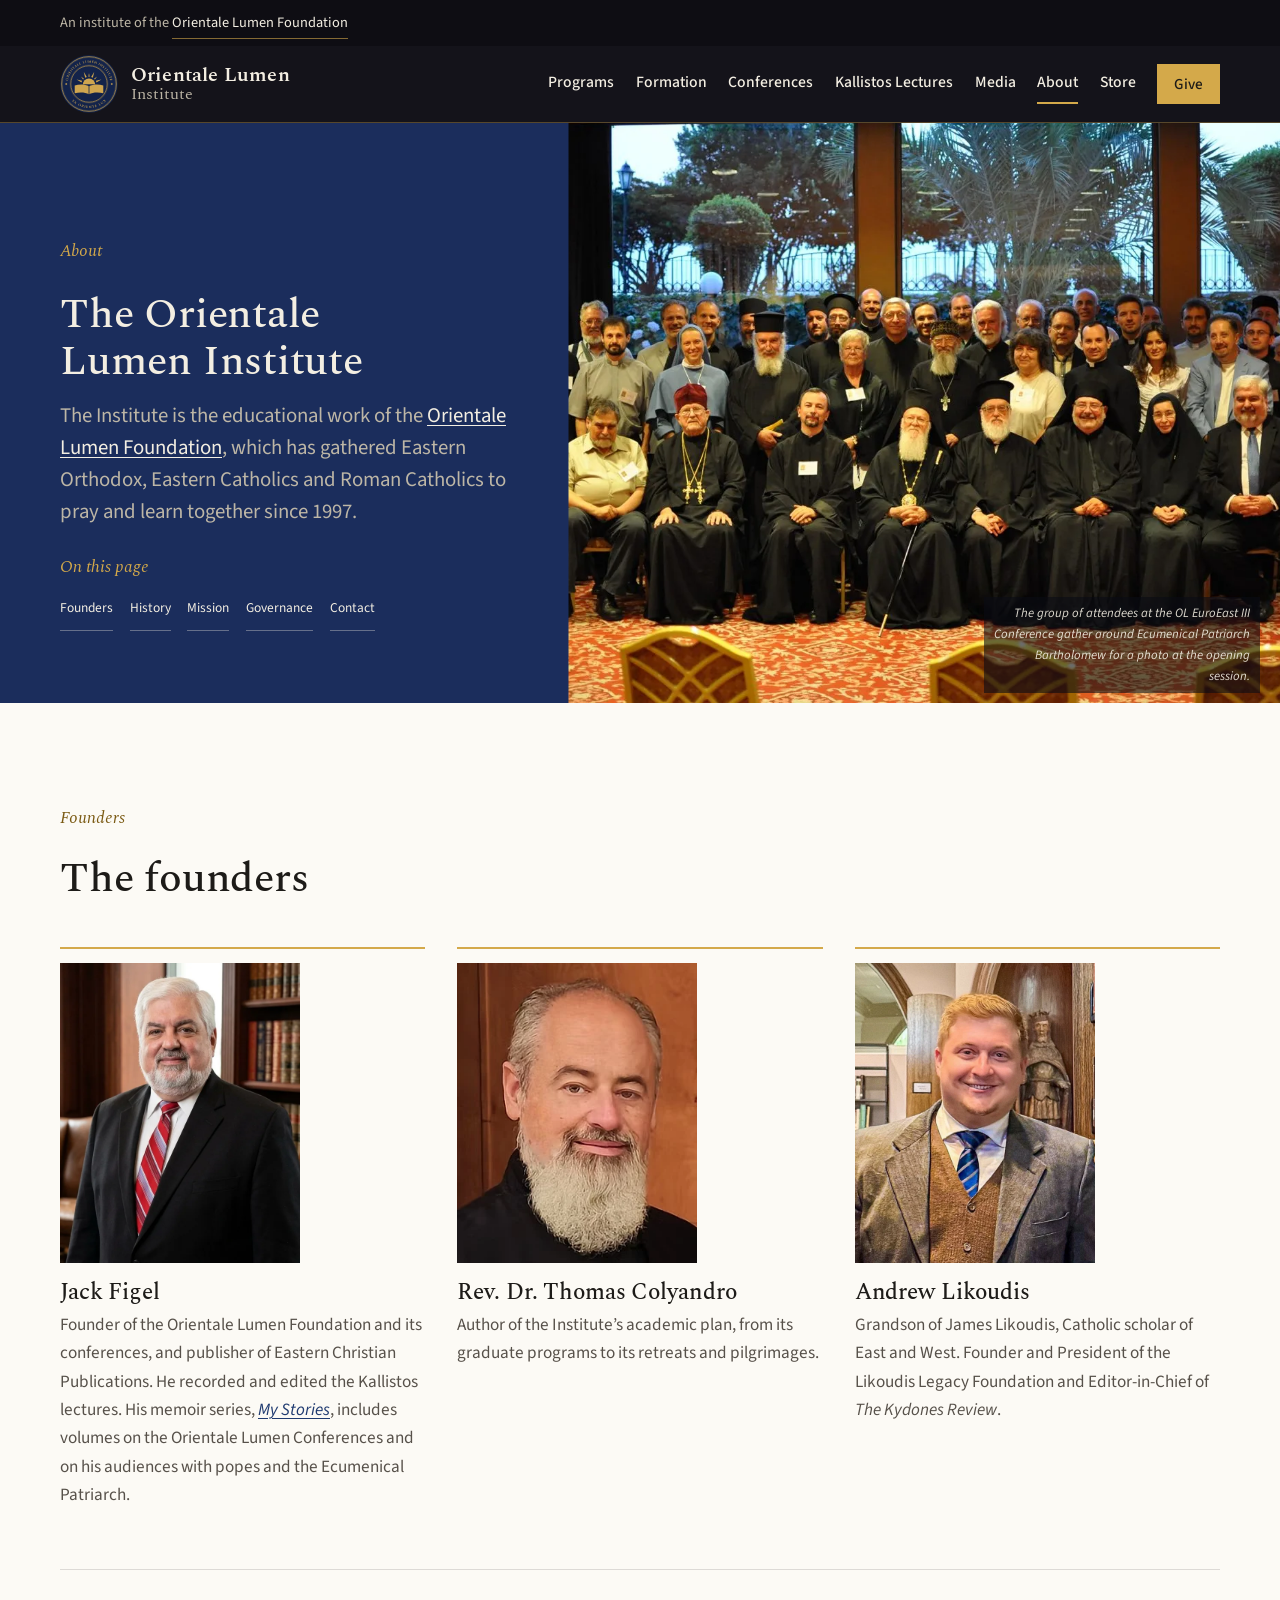
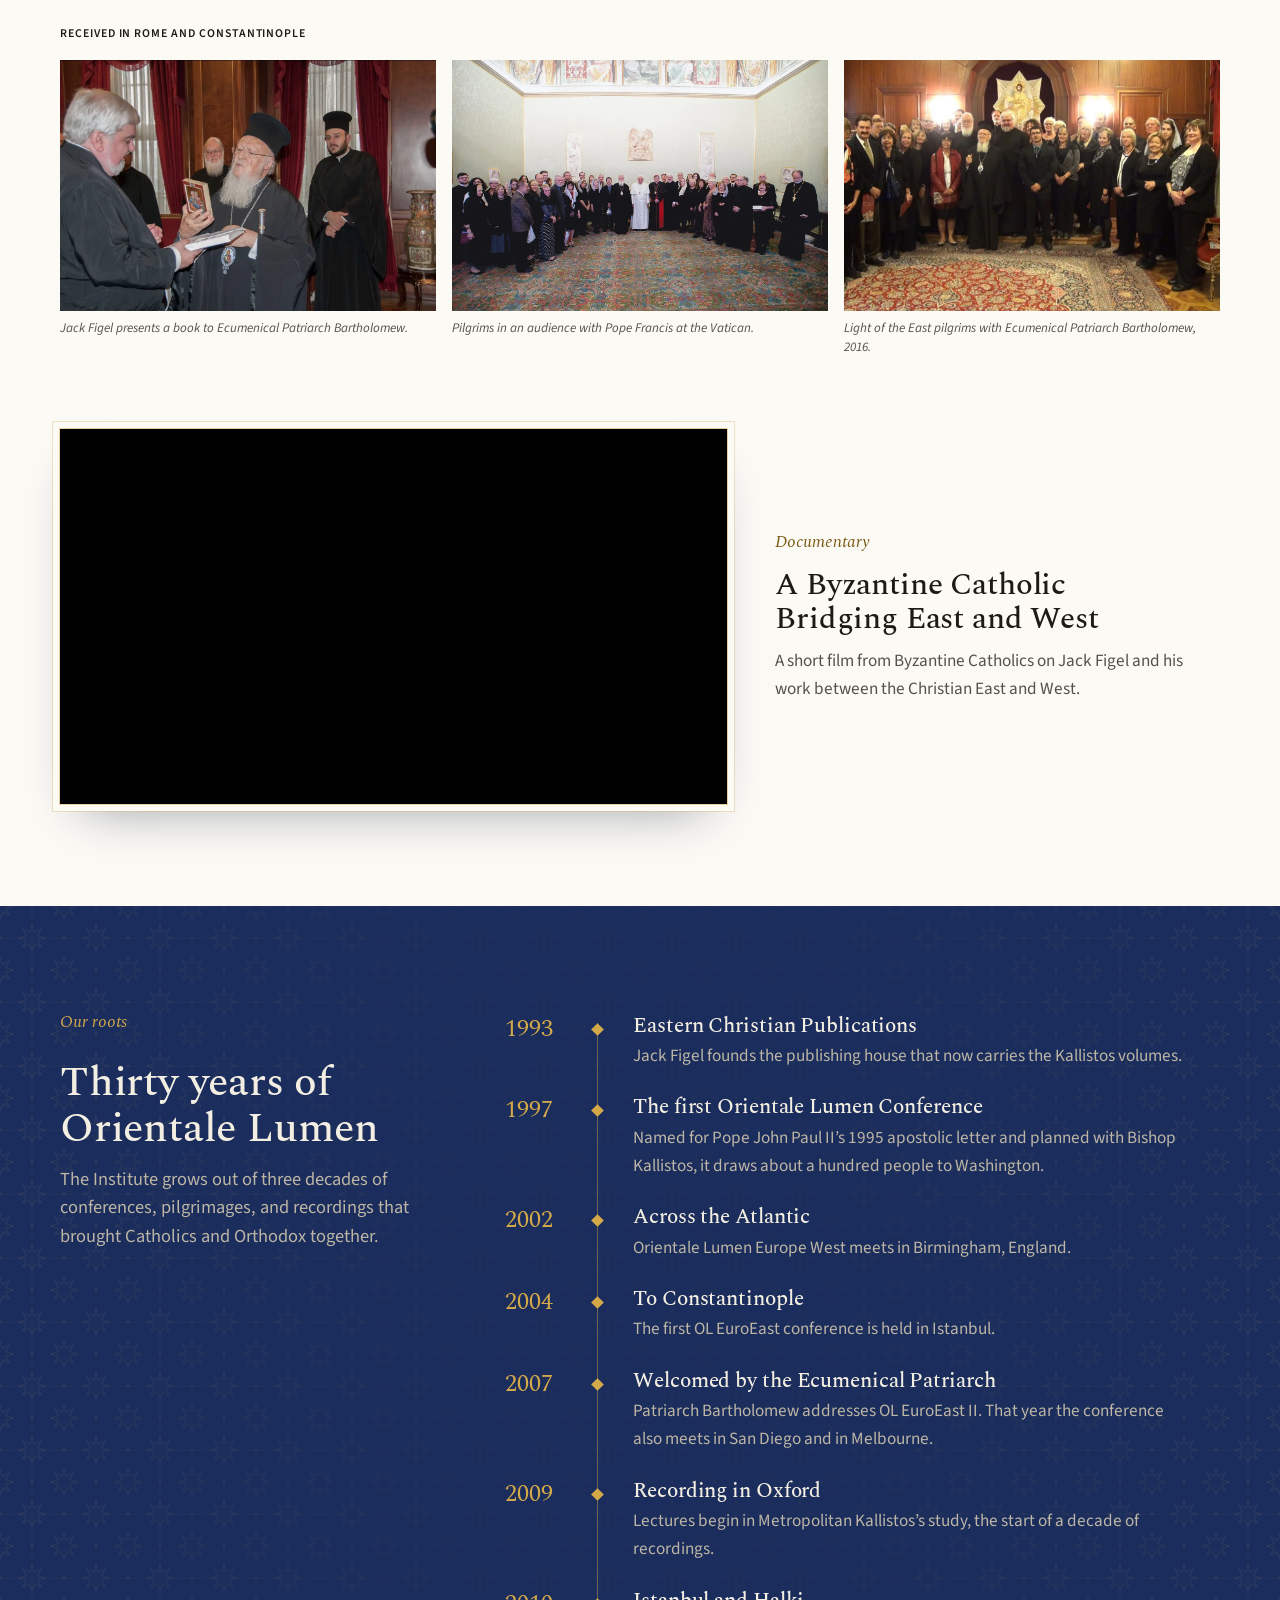
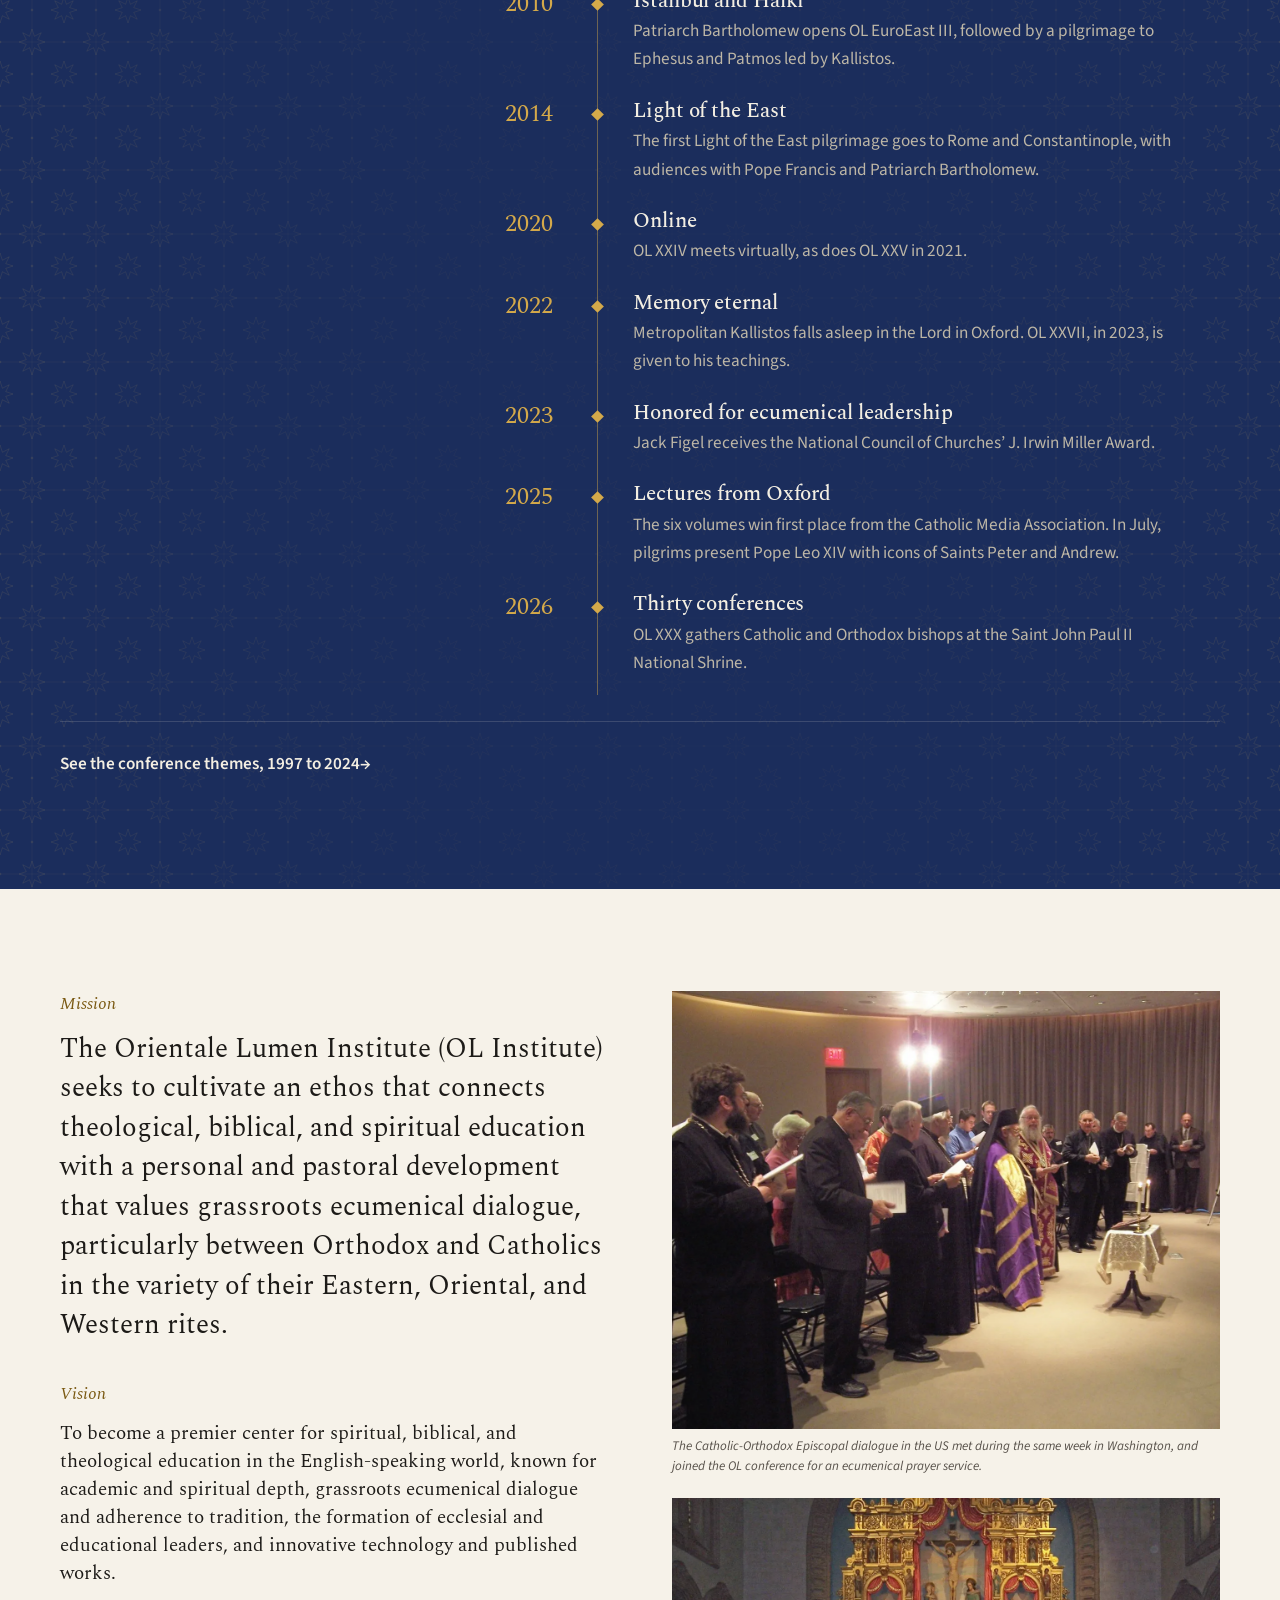
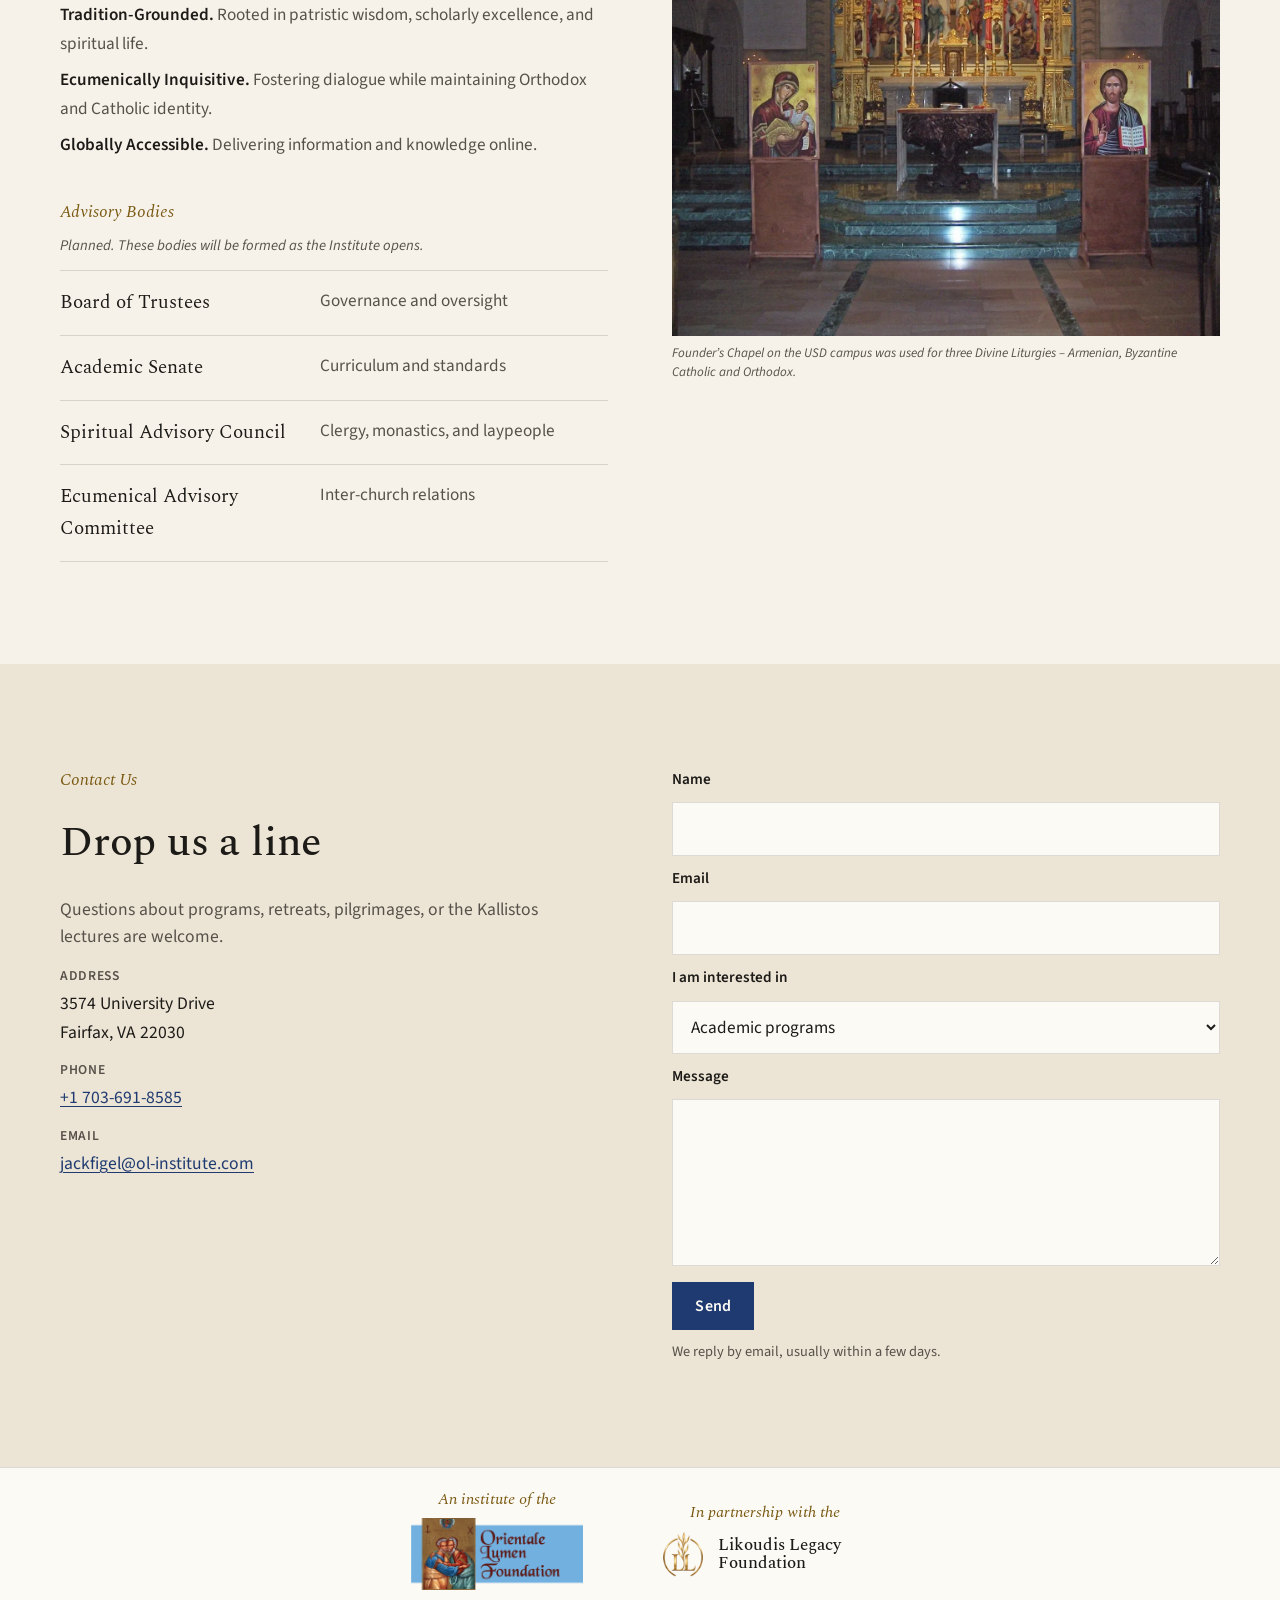
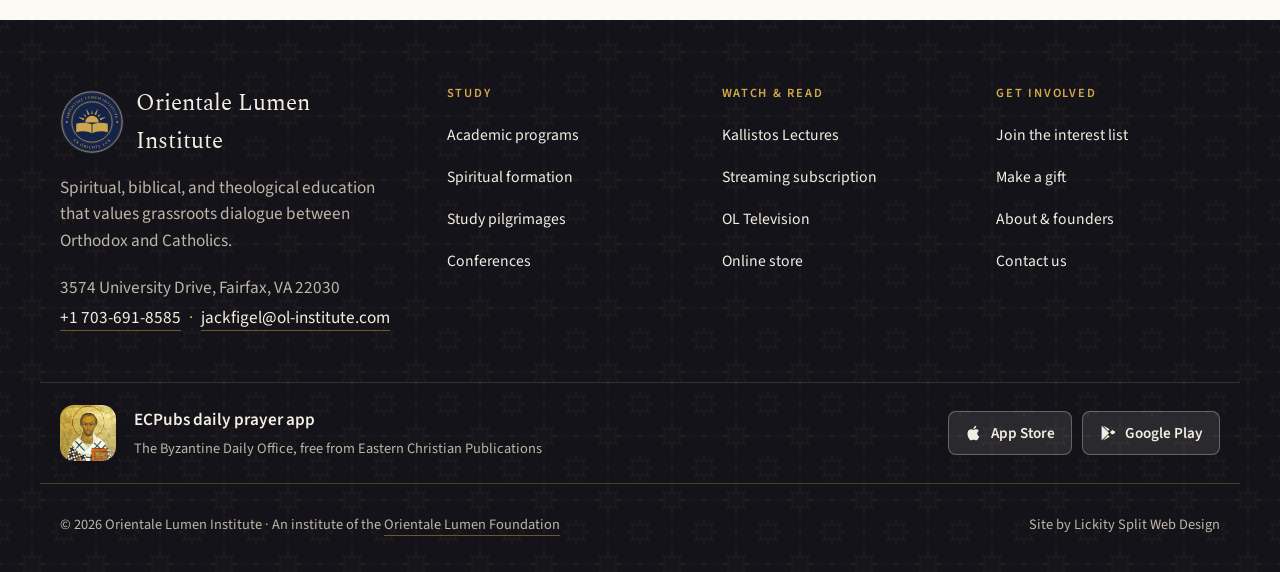
==== commit 5a9eb405: "About: My Stories in Jack's bio, audiences photo strip, documentary; founder letter links his memoir" ====
--- a/about.html
+++ b/about.html
@@ -17,7 +17,7 @@
 <meta name="theme-color" content="#14131a">
 <link rel="preconnect" href="https://fonts.googleapis.com"><link rel="preconnect" href="https://fonts.gstatic.com" crossorigin>
 <link rel="stylesheet" href="https://fonts.googleapis.com/css2?family=Mrs+Saint+Delafield&family=Spectral:ital,wght@0,400;0,500;0,600;1,400;1,500&family=Source+Sans+3:wght@400;500;600&display=swap">
-<link rel="stylesheet" href="styles.css?v=1023m">
+<link rel="stylesheet" href="styles.css?v=1023s">
 
 </head>
 <body>
@@ -37,10 +37,18 @@
 <section class="sec paper" id="founders"><div class="wrap">
   <header class="sec-head"><p class="kicker">Founders</p><h2>The founders</h2></header>
   <ul class="vgrid three founders">
-    <li><figure class="f-photo"><picture><source srcset="img/jack-portrait.webp" type="image/webp"><img src="img/jack-portrait.jpg" alt="Jack Figel" loading="lazy" decoding="async" width="640" height="800"></picture></figure><h3>Jack Figel</h3><p>Founder of the Orientale Lumen Foundation and its conferences, and publisher of Eastern Christian Publications. He recorded and edited the Kallistos lectures.</p></li>
+    <li><figure class="f-photo"><picture><source srcset="img/jack-portrait.webp" type="image/webp"><img src="img/jack-portrait.jpg" alt="Jack Figel" loading="lazy" decoding="async" width="640" height="800"></picture></figure><h3>Jack Figel</h3><p>Founder of the Orientale Lumen Foundation and its conferences, and publisher of Eastern Christian Publications. He recorded and edited the Kallistos lectures. His memoir series, <a href="https://jackfigel.com/books/" target="_blank" rel="noopener"><cite>My Stories</cite></a>, includes volumes on the Orientale Lumen Conferences and on his audiences with popes and the Ecumenical Patriarch.</p></li>
     <li><figure class="f-photo"><picture><source srcset="img/founder-colyandro.webp" type="image/webp"><img src="img/founder-colyandro.jpg" alt="Rev. Dr. Thomas Colyandro" loading="lazy" decoding="async" width="640" height="800"></picture></figure><h3>Rev. Dr. Thomas Colyandro</h3><p>Author of the Institute’s academic plan, from its graduate programs to its retreats and pilgrimages.</p></li>
     <li><figure class="f-photo"><picture><source srcset="img/founder-andrew.webp" type="image/webp"><img src="img/founder-andrew.jpg" alt="Andrew Likoudis" loading="lazy" decoding="async" width="640" height="800"></picture></figure><h3>Andrew Likoudis</h3><p>Grandson of James Likoudis, Catholic scholar of East and West. Founder and President of the Likoudis Legacy Foundation and Editor-in-Chief of <cite>The Kydones Review</cite>.</p></li>
   </ul>
+  <div class="audiences">
+    <p class="cur-k aud-k">Received in Rome and Constantinople</p>
+    <div class="photo-strip"><figure><picture><source srcset="img/jack-bartholomew.webp" type="image/webp"><img src="img/jack-bartholomew.jpg" alt="Jack Figel presents a book to Ecumenical Patriarch Bartholomew" loading="lazy" decoding="async" data-zoom data-cap="Jack Figel presents a book to Ecumenical Patriarch Bartholomew."></picture><figcaption>Jack Figel presents a book to Ecumenical Patriarch Bartholomew.</figcaption></figure><figure><picture><source srcset="img/12-audience-pope5r.webp" type="image/webp"><img src="img/12-audience-pope5r.jpg" alt="Orientale Lumen pilgrims in a papal audience with Pope Francis" loading="lazy" decoding="async" data-zoom data-cap="Pilgrims in an audience with Pope Francis at the Vatican."></picture><figcaption>Pilgrims in an audience with Pope Francis at the Vatican.</figcaption></figure><figure><picture><source srcset="img/11-audience-patriarch6r.webp" type="image/webp"><img src="img/11-audience-patriarch6r.jpg" alt="Light of the East pilgrims with Ecumenical Patriarch Bartholomew, 2016" loading="lazy" decoding="async" data-zoom data-cap="Light of the East pilgrims with Ecumenical Patriarch Bartholomew, 2016."></picture><figcaption>Light of the East pilgrims with Ecumenical Patriarch Bartholomew, 2016.</figcaption></figure></div>
+  </div>
+  <div class="doc-feature">
+    <div class="doc-frame"><iframe src="https://www.youtube-nocookie.com/embed/otvsDLodzJg" title="Jack Figel: A Byzantine Catholic Bridging East and West" loading="lazy" allow="accelerometer; clipboard-write; encrypted-media; gyroscope; picture-in-picture; web-share" referrerpolicy="strict-origin-when-cross-origin" allowfullscreen></iframe></div>
+    <div class="doc-txt"><p class="kicker">Documentary</p><h3>A Byzantine Catholic Bridging East and West</h3><p>A short film from Byzantine Catholics on Jack Figel and his work between the Christian East and West.</p></div>
+  </div>
 </div></section>
 <section class="sec night on-night" id="history"><div class="wrap">
   <div class="hist-grid"><header class="sec-head hist-head"><p class="kicker">Our roots</p><h2>Thirty years of Orientale Lumen</h2><p class="lede">The Institute grows out of three decades of conferences, pilgrimages, and recordings that brought Catholics and Orthodox together.</p></header>
--- a/styles.css
+++ b/styles.css
@@ -1175,3 +1175,33 @@
 .mini-spine:hover{transform:translateY(-4px)}
 
 .cur-further{opacity:.85;font-size:.9rem!important}
+
+.mlabel .m-ic{display:grid;width:68px;height:68px;margin:0 0 14px}
+.mlabel .m-ic svg{width:44px;height:44px}
+.shelf-panel{border-radius:16px;position:relative;box-shadow:0 18px 40px -18px rgba(15,29,64,.55),inset 0 0 0 1px rgba(216,178,94,.55),inset 0 0 0 7px var(--royal),inset 0 0 0 8px rgba(216,178,94,.3);background:radial-gradient(120% 90% at 50% 0%,rgba(255,255,255,.07),transparent 60%),var(--royal)}
+.shelf-panel .shelf-cap{text-align:center}
+.preface-list li.pref-item{grid-template-columns:72px minmax(0,1fr)}
+.pref-item .mini-spine{justify-self:center;min-width:0;padding-inline:0}
+.pref-item a[href="#patristics"]{width:44px}.pref-item a[href="#theology"]{width:51px}.pref-item a[href="#ecumenism"]{width:39px}.pref-item a[href="#liturgy"]{width:70px}.pref-item a[href="#spirituality"]{width:43px}.pref-item a[href="#history"]{width:27px}
+.mrow{padding-block:clamp(22px,3vw,32px);gap:16px clamp(28px,5vw,64px)}
+.mlabel .m-ic{width:56px;height:56px;margin:0 0 10px}
+.mlabel .m-ic svg{width:36px;height:36px}
+.mlabel .kicker{margin-bottom:.3rem}
+.mlabel h2{margin-bottom:6px}
+.mnote{margin-bottom:6px}
+.mlabel .links{margin-top:6px}
+.mlabel:has(.m-ic){display:grid;grid-template-columns:56px minmax(0,1fr);column-gap:18px;align-content:start}
+.mlabel:has(.m-ic)>*{grid-column:2}
+.mlabel .m-ic{grid-column:1;grid-row:1/span 2;margin:4px 0 0}
+
+/* about: audiences + documentary */
+.audiences { margin-top: clamp(40px, 5vw, 60px); padding-top: clamp(28px, 4vw, 40px); border-top: 1px solid var(--rule); }
+.audiences .aud-k { margin: 0; }
+.audiences .photo-strip { margin-top: 16px; }
+.doc-feature { display: grid; grid-template-columns: minmax(0, 1.5fr) minmax(0, 1fr); gap: clamp(24px, 4vw, 48px); align-items: center; margin-top: clamp(44px, 6vw, 72px); }
+.doc-frame { position: relative; aspect-ratio: 16 / 9; background: #000; box-shadow: 0 0 0 1px rgba(216,178,94,.6), 0 0 0 7px var(--paper, #fbf8f2), 0 0 0 8px rgba(216,178,94,.35), 0 24px 50px -24px rgba(15,29,64,.5); }
+.doc-frame iframe { position: absolute; inset: 0; width: 100%; height: 100%; border: 0; }
+.doc-txt h3 { font-size: clamp(1.5rem, 2.4vw, 2rem); margin: 0 0 10px; }
+.doc-txt p:last-child { color: var(--ink-2); margin: 0; }
+@media (max-width: 860px) { html:not(.desktop-view) .doc-feature { grid-template-columns: 1fr; } }
+.sign .memoir{display:block;margin-top:6px;font-size:.8rem;color:var(--gold-dark,#8a6d2f);text-decoration:none;border-bottom:1px solid transparent;width:max-content}.sign .memoir:hover{border-bottom-color:currentColor}
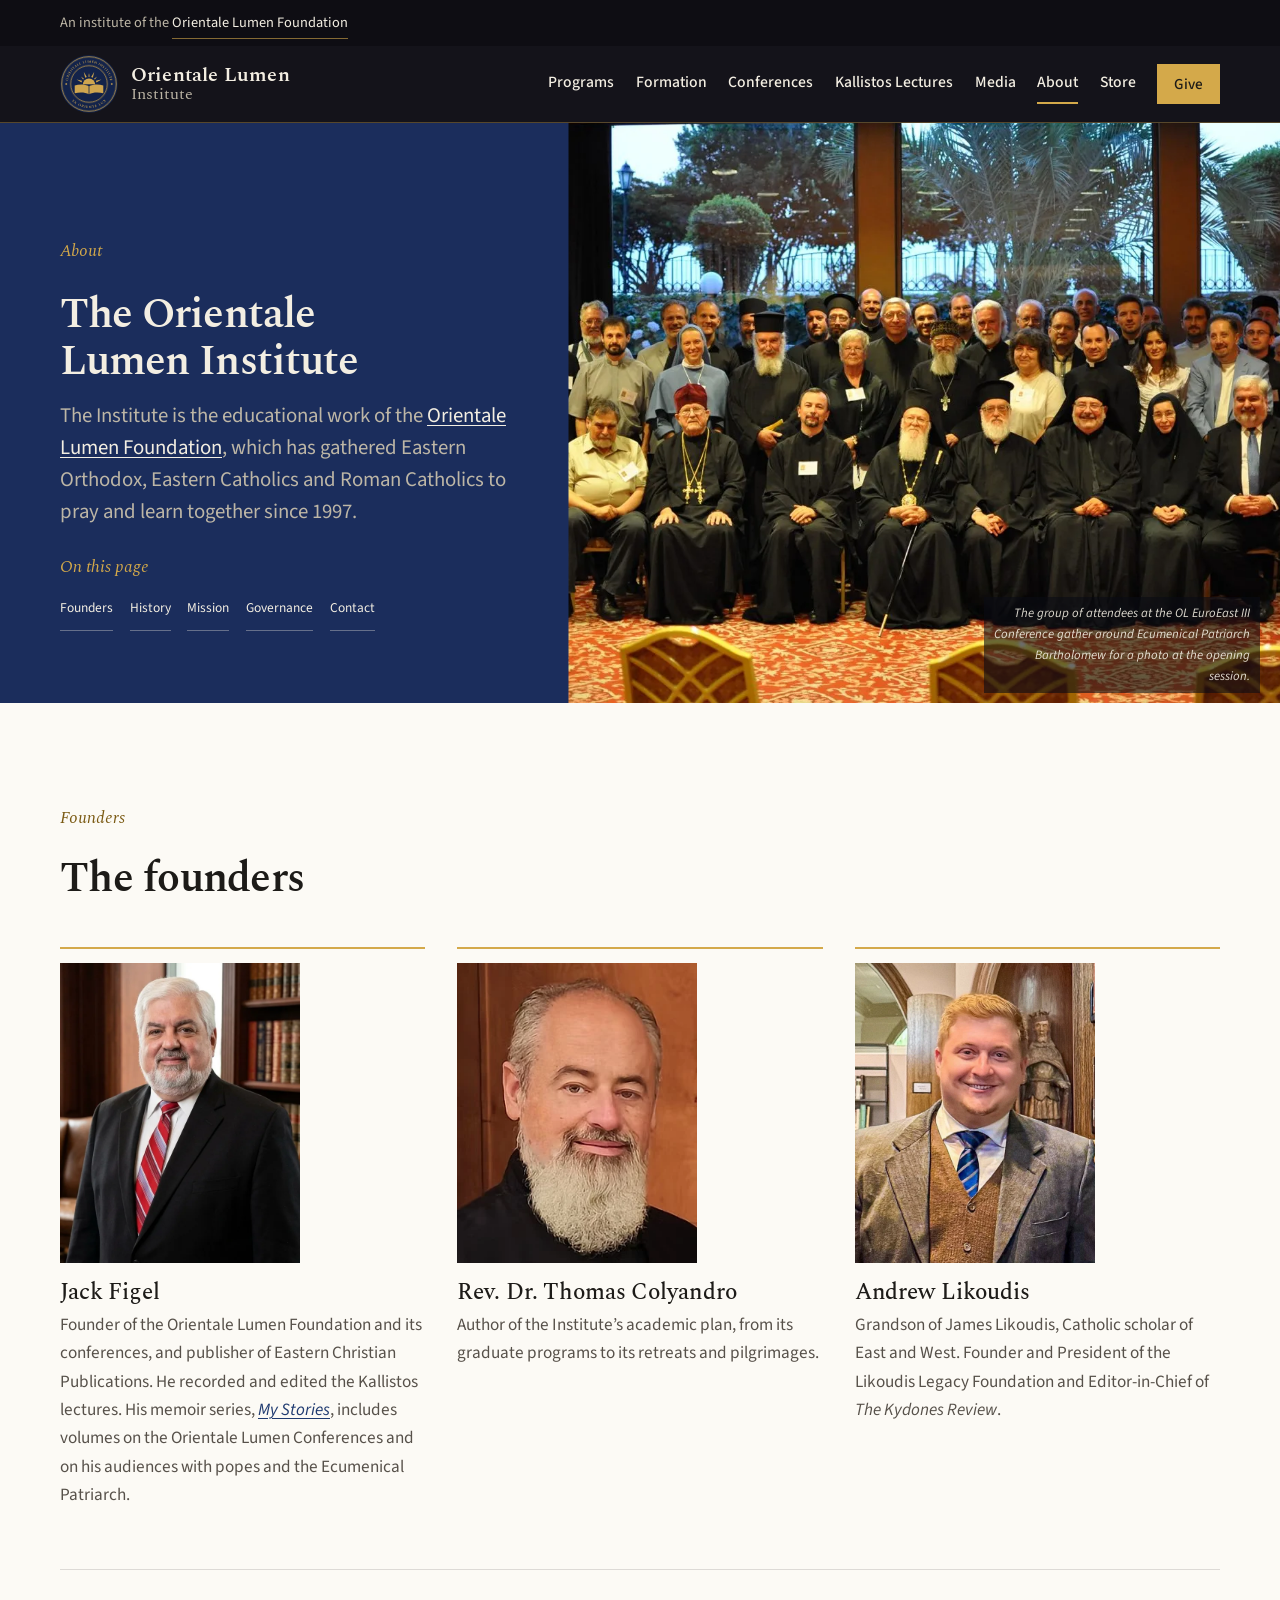
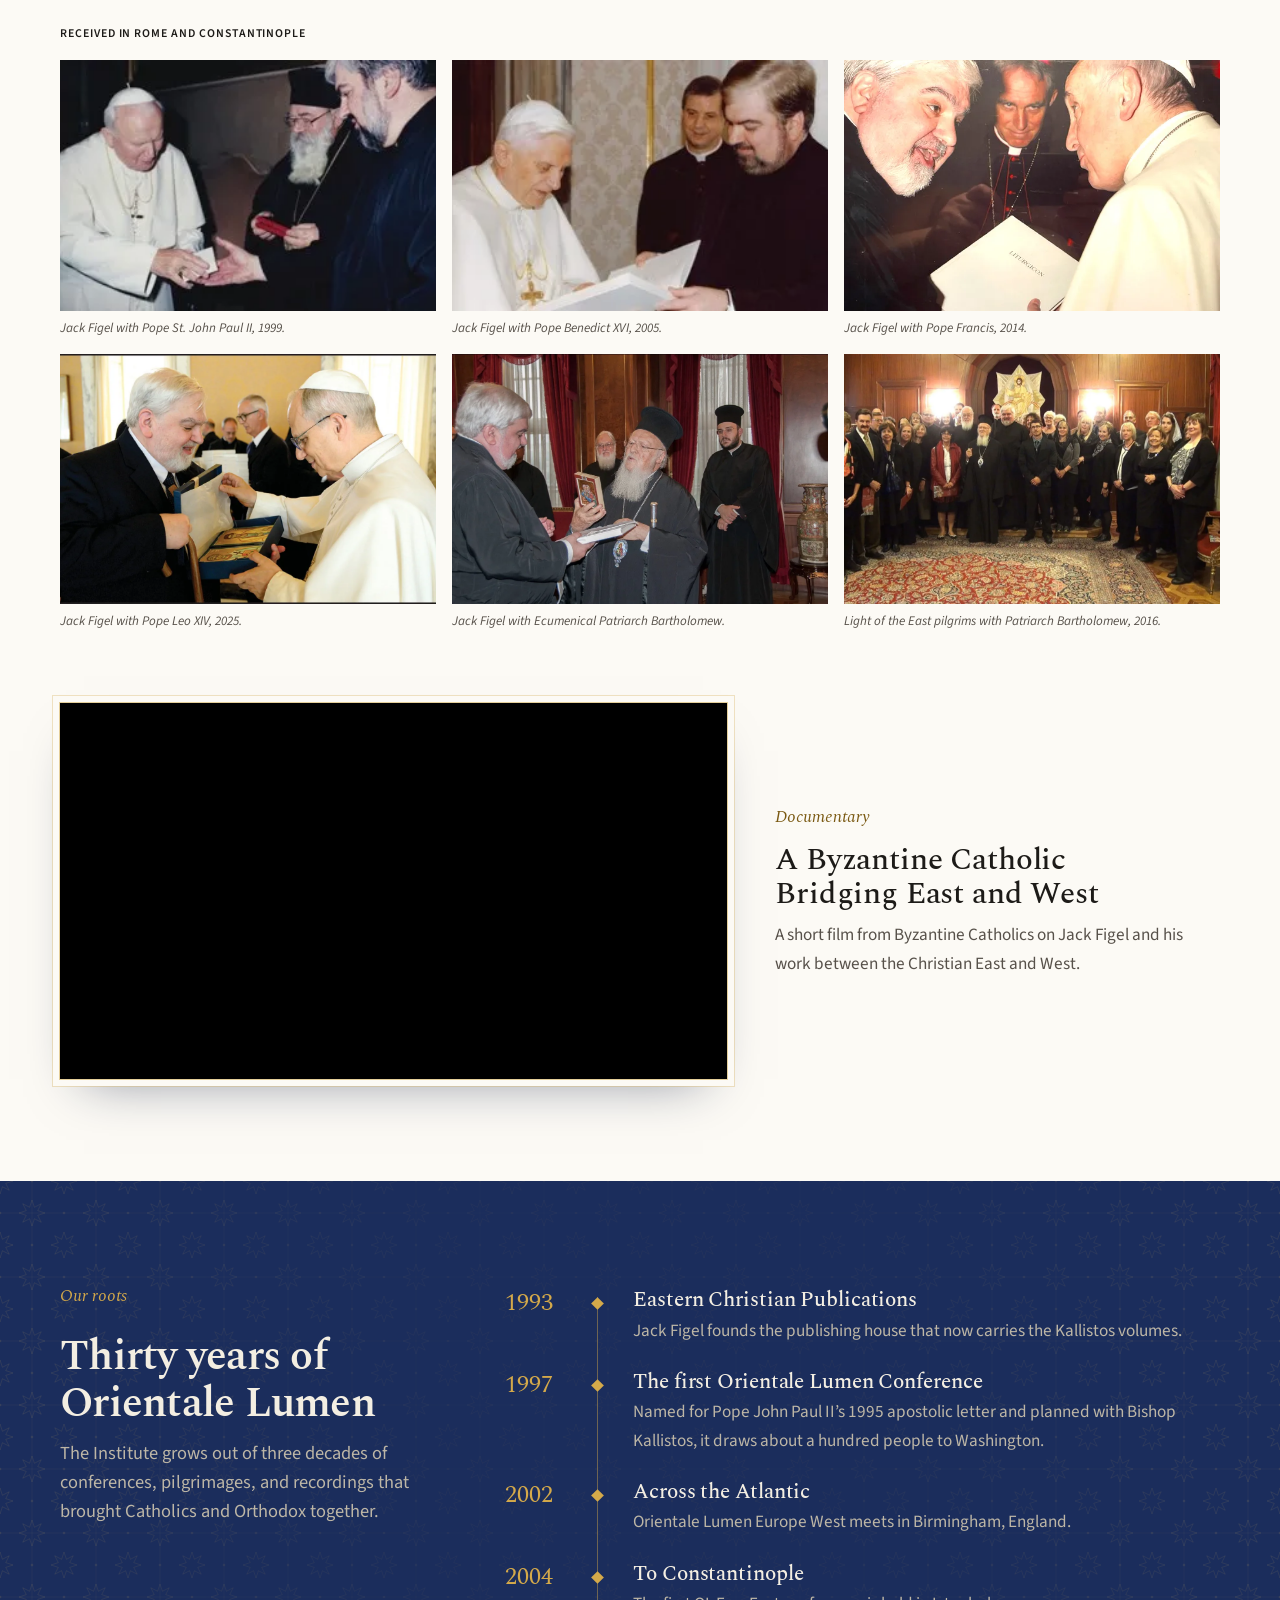
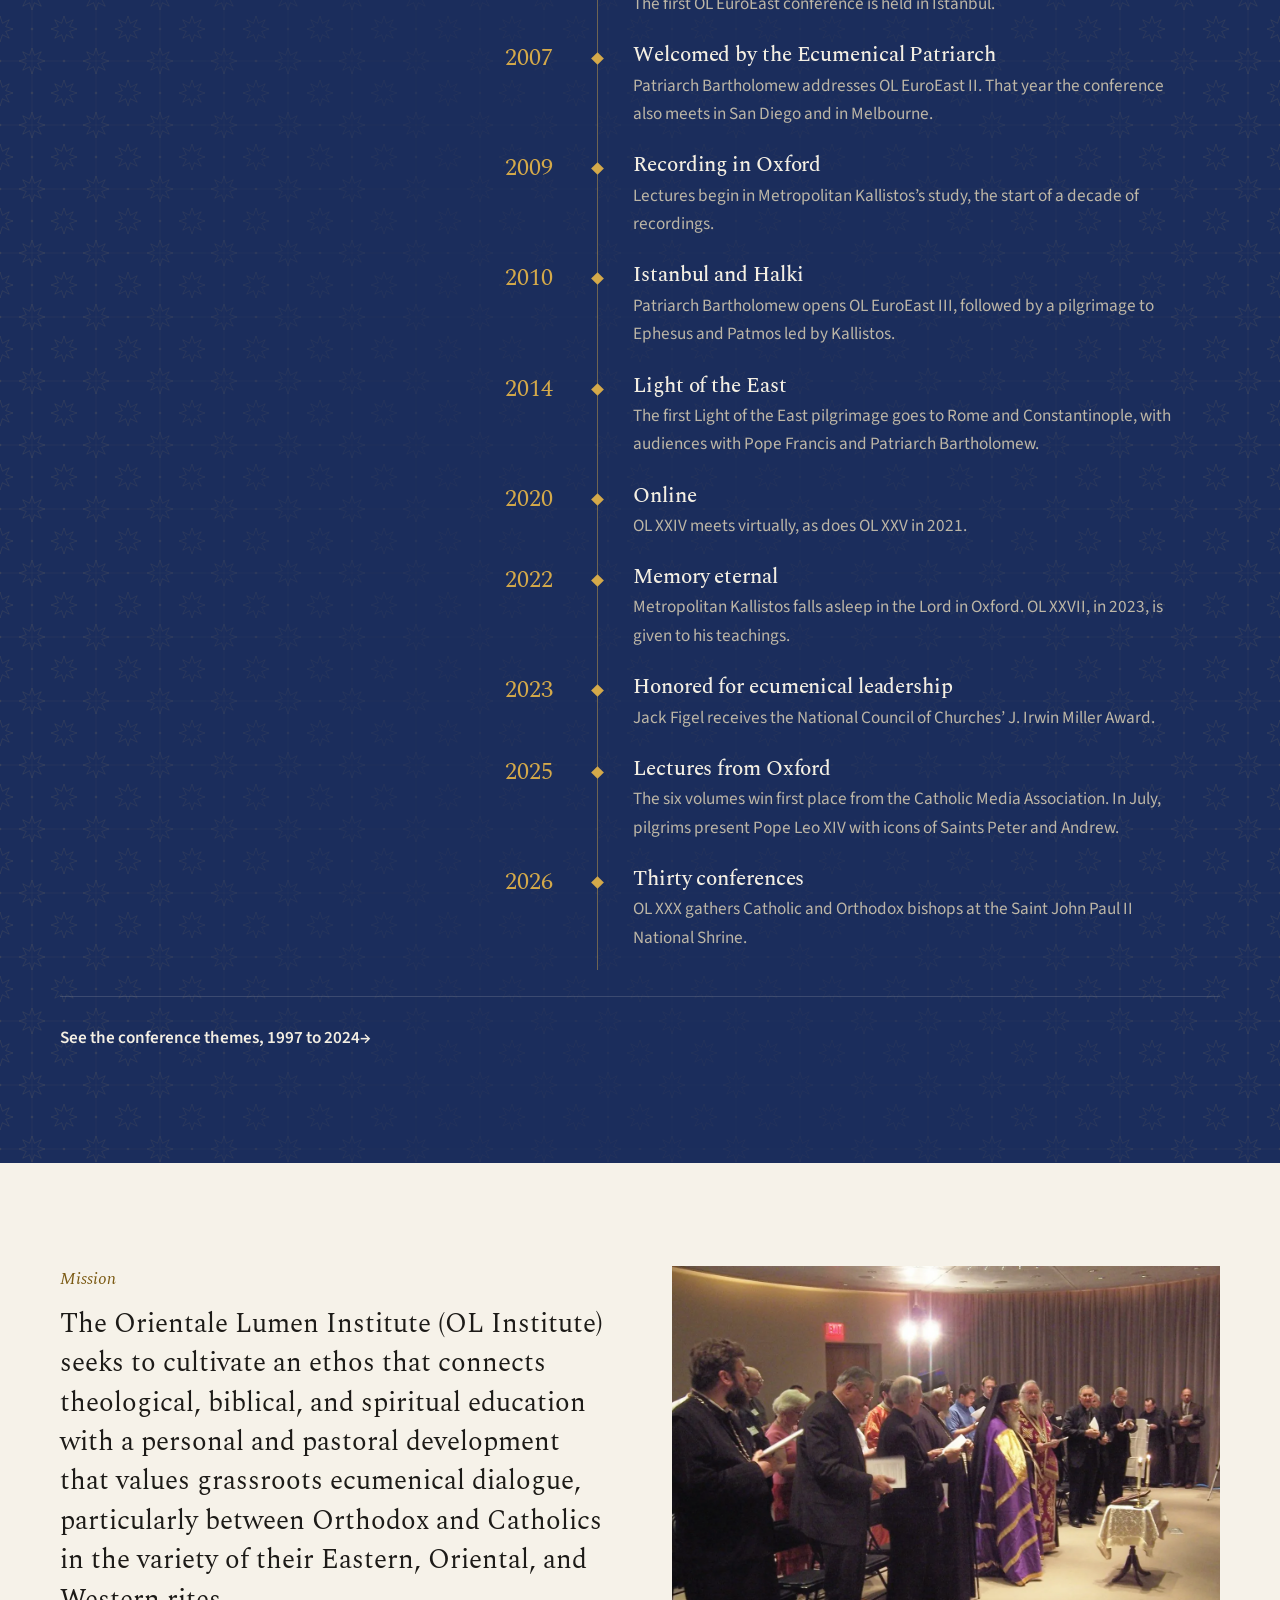
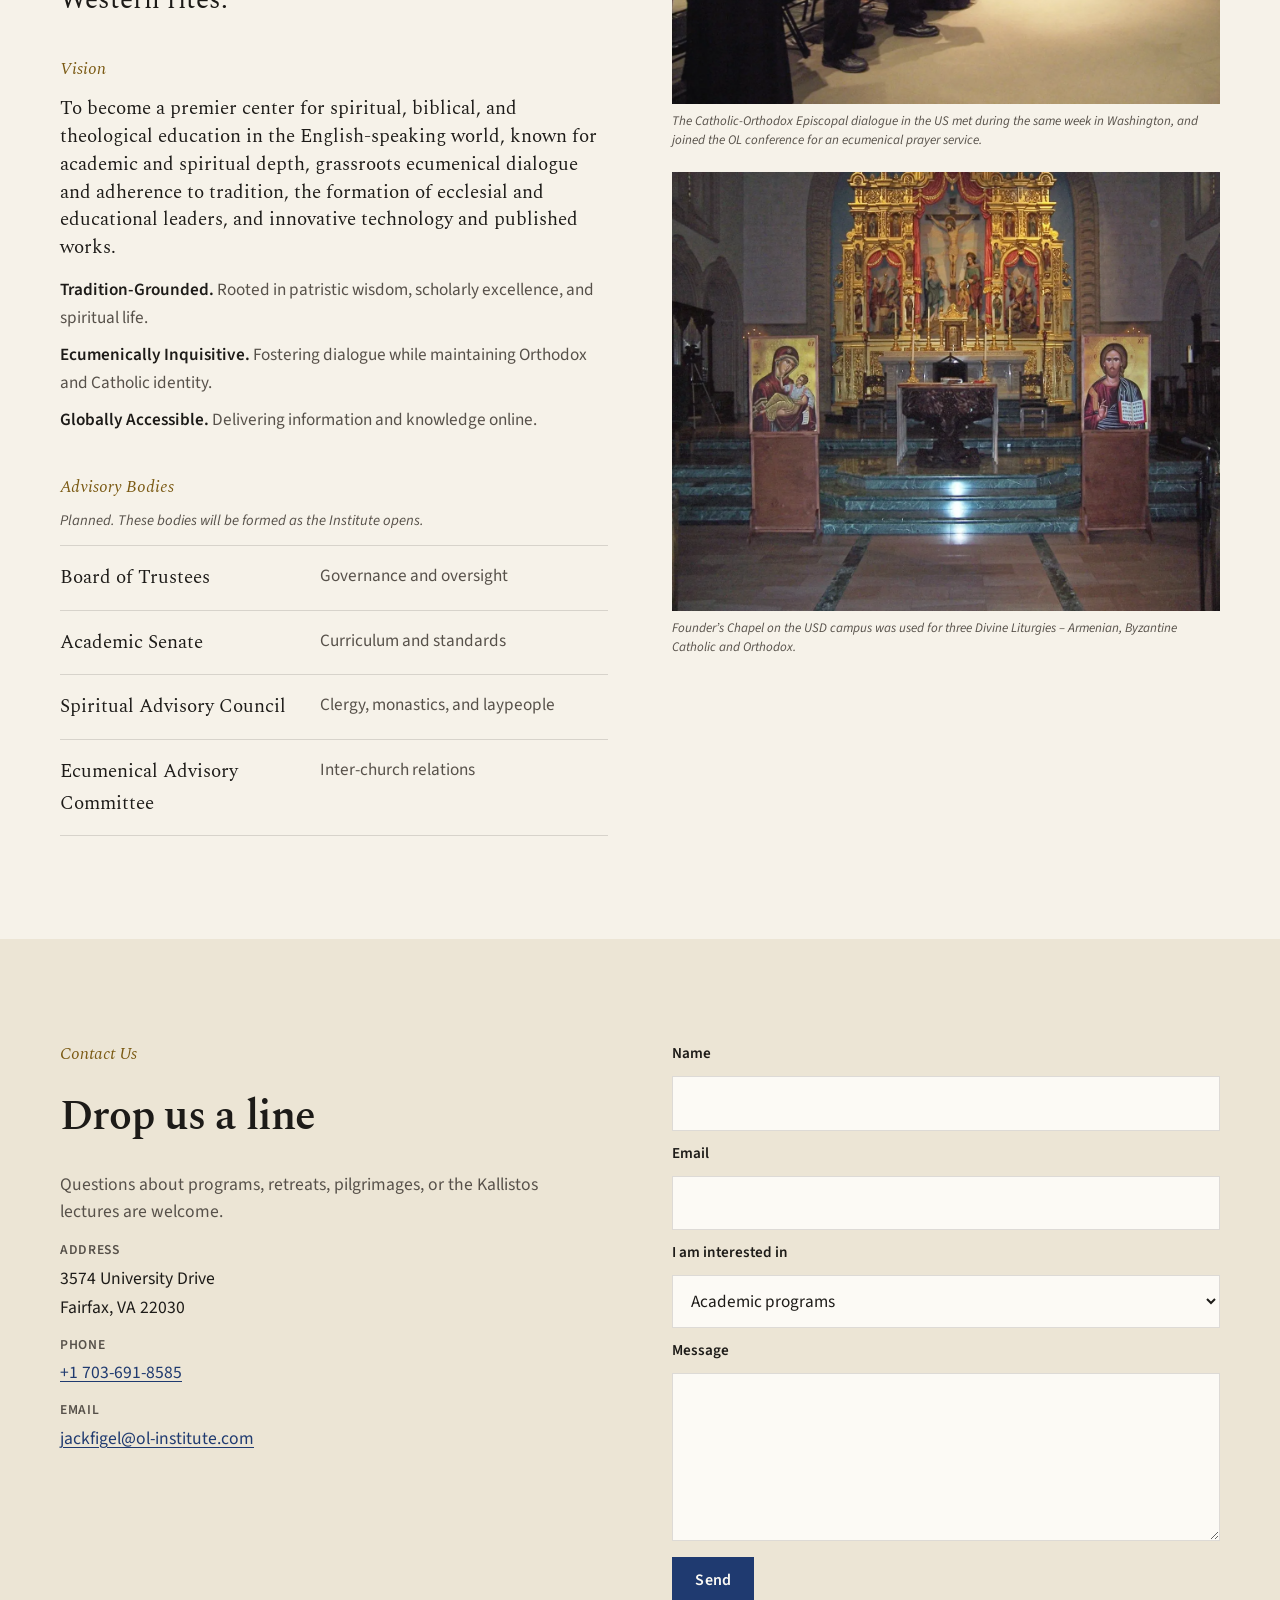
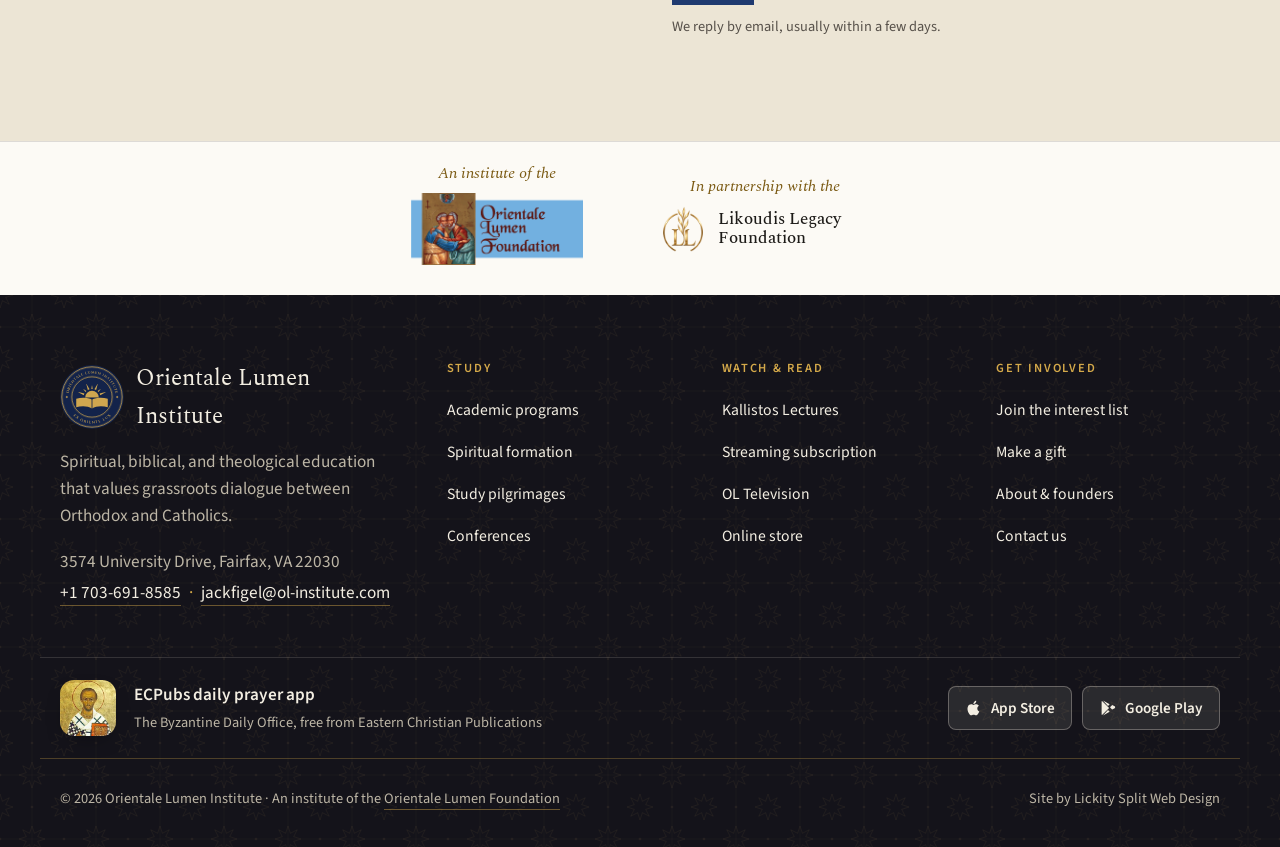
==== commit 982e4ecf: "About: audiences with four popes and the Ecumenical Patriarch; Kallistos award badge; headings heavi" ====
--- a/about.html
+++ b/about.html
@@ -17,7 +17,7 @@
 <meta name="theme-color" content="#14131a">
 <link rel="preconnect" href="https://fonts.googleapis.com"><link rel="preconnect" href="https://fonts.gstatic.com" crossorigin>
 <link rel="stylesheet" href="https://fonts.googleapis.com/css2?family=Mrs+Saint+Delafield&family=Spectral:ital,wght@0,400;0,500;0,600;1,400;1,500&family=Source+Sans+3:wght@400;500;600&display=swap">
-<link rel="stylesheet" href="styles.css?v=1023s">
+<link rel="stylesheet" href="styles.css?v=1023v">
 
 </head>
 <body>
@@ -43,7 +43,7 @@
   </ul>
   <div class="audiences">
     <p class="cur-k aud-k">Received in Rome and Constantinople</p>
-    <div class="photo-strip"><figure><picture><source srcset="img/jack-bartholomew.webp" type="image/webp"><img src="img/jack-bartholomew.jpg" alt="Jack Figel presents a book to Ecumenical Patriarch Bartholomew" loading="lazy" decoding="async" data-zoom data-cap="Jack Figel presents a book to Ecumenical Patriarch Bartholomew."></picture><figcaption>Jack Figel presents a book to Ecumenical Patriarch Bartholomew.</figcaption></figure><figure><picture><source srcset="img/12-audience-pope5r.webp" type="image/webp"><img src="img/12-audience-pope5r.jpg" alt="Orientale Lumen pilgrims in a papal audience with Pope Francis" loading="lazy" decoding="async" data-zoom data-cap="Pilgrims in an audience with Pope Francis at the Vatican."></picture><figcaption>Pilgrims in an audience with Pope Francis at the Vatican.</figcaption></figure><figure><picture><source srcset="img/11-audience-patriarch6r.webp" type="image/webp"><img src="img/11-audience-patriarch6r.jpg" alt="Light of the East pilgrims with Ecumenical Patriarch Bartholomew, 2016" loading="lazy" decoding="async" data-zoom data-cap="Light of the East pilgrims with Ecumenical Patriarch Bartholomew, 2016."></picture><figcaption>Light of the East pilgrims with Ecumenical Patriarch Bartholomew, 2016.</figcaption></figure></div>
+    <div class="photo-strip aud-grid"><figure><picture><source srcset="img/aud-jp2-1999.webp" type="image/webp"><img src="img/aud-jp2-1999.jpg" alt="Jack Figel with Pope St. John Paul II, 1999" loading="lazy" decoding="async" data-zoom data-cap="Jack Figel with Pope St. John Paul II, 1999."></picture><figcaption>Jack Figel with Pope St. John Paul II, 1999.</figcaption></figure><figure><picture><source srcset="img/aud-benedict-2005.webp" type="image/webp"><img src="img/aud-benedict-2005.jpg" alt="Jack Figel with Pope Benedict XVI, 2005" loading="lazy" decoding="async" data-zoom data-cap="Jack Figel with Pope Benedict XVI, 2005."></picture><figcaption>Jack Figel with Pope Benedict XVI, 2005.</figcaption></figure><figure><picture><source srcset="img/aud-francis-2014.webp" type="image/webp"><img src="img/aud-francis-2014.jpg" alt="Jack Figel with Pope Francis, 2014" loading="lazy" decoding="async" data-zoom data-cap="Jack Figel with Pope Francis, 2014."></picture><figcaption>Jack Figel with Pope Francis, 2014.</figcaption></figure><figure><picture><source srcset="img/aud-leo-2025.webp" type="image/webp"><img src="img/aud-leo-2025.jpg" alt="Jack Figel with Pope Leo XIV, 2025" loading="lazy" decoding="async" data-zoom data-cap="Jack Figel with Pope Leo XIV, 2025."></picture><figcaption>Jack Figel with Pope Leo XIV, 2025.</figcaption></figure><figure><picture><source srcset="img/jack-bartholomew.webp" type="image/webp"><img src="img/jack-bartholomew.jpg" alt="Jack Figel presents a book to Ecumenical Patriarch Bartholomew" loading="lazy" decoding="async" data-zoom data-cap="Jack Figel with Ecumenical Patriarch Bartholomew."></picture><figcaption>Jack Figel with Ecumenical Patriarch Bartholomew.</figcaption></figure><figure><picture><source srcset="img/11-audience-patriarch6r.webp" type="image/webp"><img src="img/11-audience-patriarch6r.jpg" alt="Light of the East pilgrims with Ecumenical Patriarch Bartholomew, 2016" loading="lazy" decoding="async" data-zoom data-cap="Light of the East pilgrims with Patriarch Bartholomew, 2016."></picture><figcaption>Light of the East pilgrims with Patriarch Bartholomew, 2016.</figcaption></figure></div>
   </div>
   <div class="doc-feature">
     <div class="doc-frame"><iframe src="https://www.youtube-nocookie.com/embed/otvsDLodzJg" title="Jack Figel: A Byzantine Catholic Bridging East and West" loading="lazy" allow="accelerometer; clipboard-write; encrypted-media; gyroscope; picture-in-picture; web-share" referrerpolicy="strict-origin-when-cross-origin" allowfullscreen></iframe></div>
--- a/styles.css
+++ b/styles.css
@@ -1205,3 +1205,31 @@
 .doc-txt p:last-child { color: var(--ink-2); margin: 0; }
 @media (max-width: 860px) { html:not(.desktop-view) .doc-feature { grid-template-columns: 1fr; } }
 .sign .memoir{display:block;margin-top:6px;font-size:.8rem;color:var(--gold-dark,#8a6d2f);text-decoration:none;border-bottom:1px solid transparent;width:max-content}.sign .memoir:hover{border-bottom-color:currentColor}
+
+/* Kallistos coverflow */
+.cf-sec .sec-head.center { text-align: center; }
+.cf { position: relative; height: clamp(360px, 42vw, 500px); perspective: 1400px; margin-top: 8px; outline: none; }
+.cf-stage { position: absolute; inset: 0; transform-style: preserve-3d; }
+.cf-card { position: absolute; left: 50%; top: 0; width: clamp(200px, 22vw, 290px); transition: transform .6s cubic-bezier(.2,.7,.2,1), opacity .4s; transform-origin: center center; display: block; }
+.cf-card img { display: block; width: 100%; height: auto; box-shadow: 0 30px 50px -20px rgba(0,0,0,.7), 0 0 0 1px rgba(216,178,94,.25); }
+.cf-card.is-cur img { box-shadow: 0 34px 60px -18px rgba(0,0,0,.75), 0 0 0 1px rgba(216,178,94,.7); }
+.cf-card:not(.is-cur) img { filter: brightness(.82); }
+.cf-card::after { content: ""; position: absolute; left: 4%; right: 4%; top: 100%; height: 40%; background: linear-gradient(rgba(0,0,0,.25), transparent); filter: blur(10px); pointer-events: none; }
+.cf-nav { position: absolute; top: 42%; z-index: 20; width: 46px; height: 46px; border-radius: 50%; border: 1px solid rgba(216,178,94,.6); background: rgba(14,26,52,.6); color: #e9d7a8; font-size: 1.7rem; line-height: 1; cursor: pointer; transition: background .2s; }
+.cf-nav:hover { background: rgba(216,178,94,.25); }
+.cf-prev { left: 0; } .cf-next { right: 0; }
+.cf-cap { text-align: center; font-family: var(--display); font-style: italic; font-size: 1.35rem; color: #e9d7a8; margin: 18px 0 10px; }
+.cf-dots { display: flex; justify-content: center; gap: 10px; }
+.cf-dot { width: 9px; height: 9px; border-radius: 50%; border: 1px solid rgba(216,178,94,.7); background: transparent; padding: 0; cursor: pointer; }
+.cf-dot.on { background: #d8b25e; }
+@media (prefers-reduced-motion: reduce) { .cf-card { transition: none; } }
+.cf-sec { overflow: hidden; }
+.cf-sec .sec-head { margin-left: auto; margin-right: auto; text-align: center; max-width: none; }
+
+.aud-grid { grid-template-columns: repeat(3, minmax(0, 1fr)); }
+@media (max-width: 760px) { html:not(.desktop-view) .aud-grid { grid-template-columns: repeat(2, minmax(0, 1fr)); } }
+.award { display: inline-flex; align-items: center; gap: 10px; margin: 14px 0 0; padding: 7px 14px; border: 1px solid rgba(216,178,94,.6); color: #e9d7a8; font-size: .85rem; letter-spacing: .04em; }
+.award-ic { color: #d8b25e; }
+/* display type: a touch more presence */
+h1, h2 { font-weight: 600; letter-spacing: -0.018em; }
+h1 { letter-spacing: -0.022em; }
